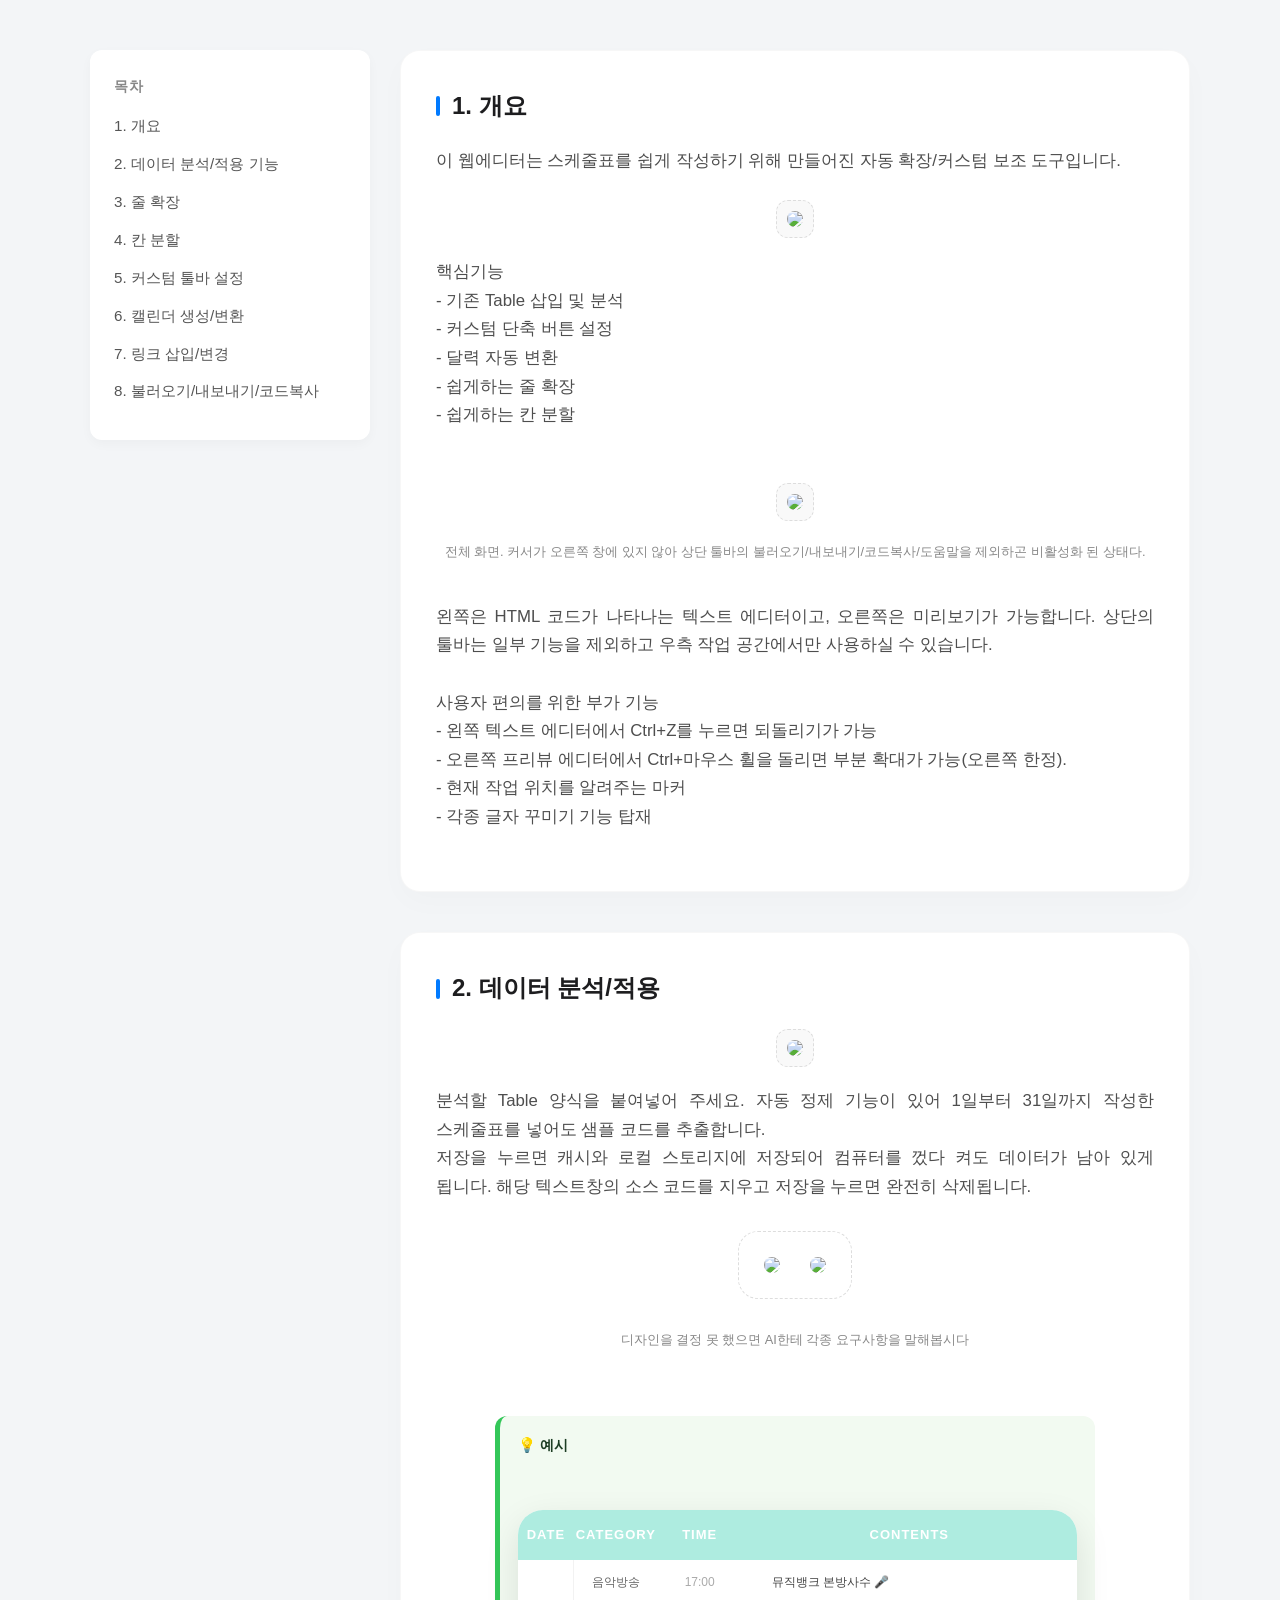
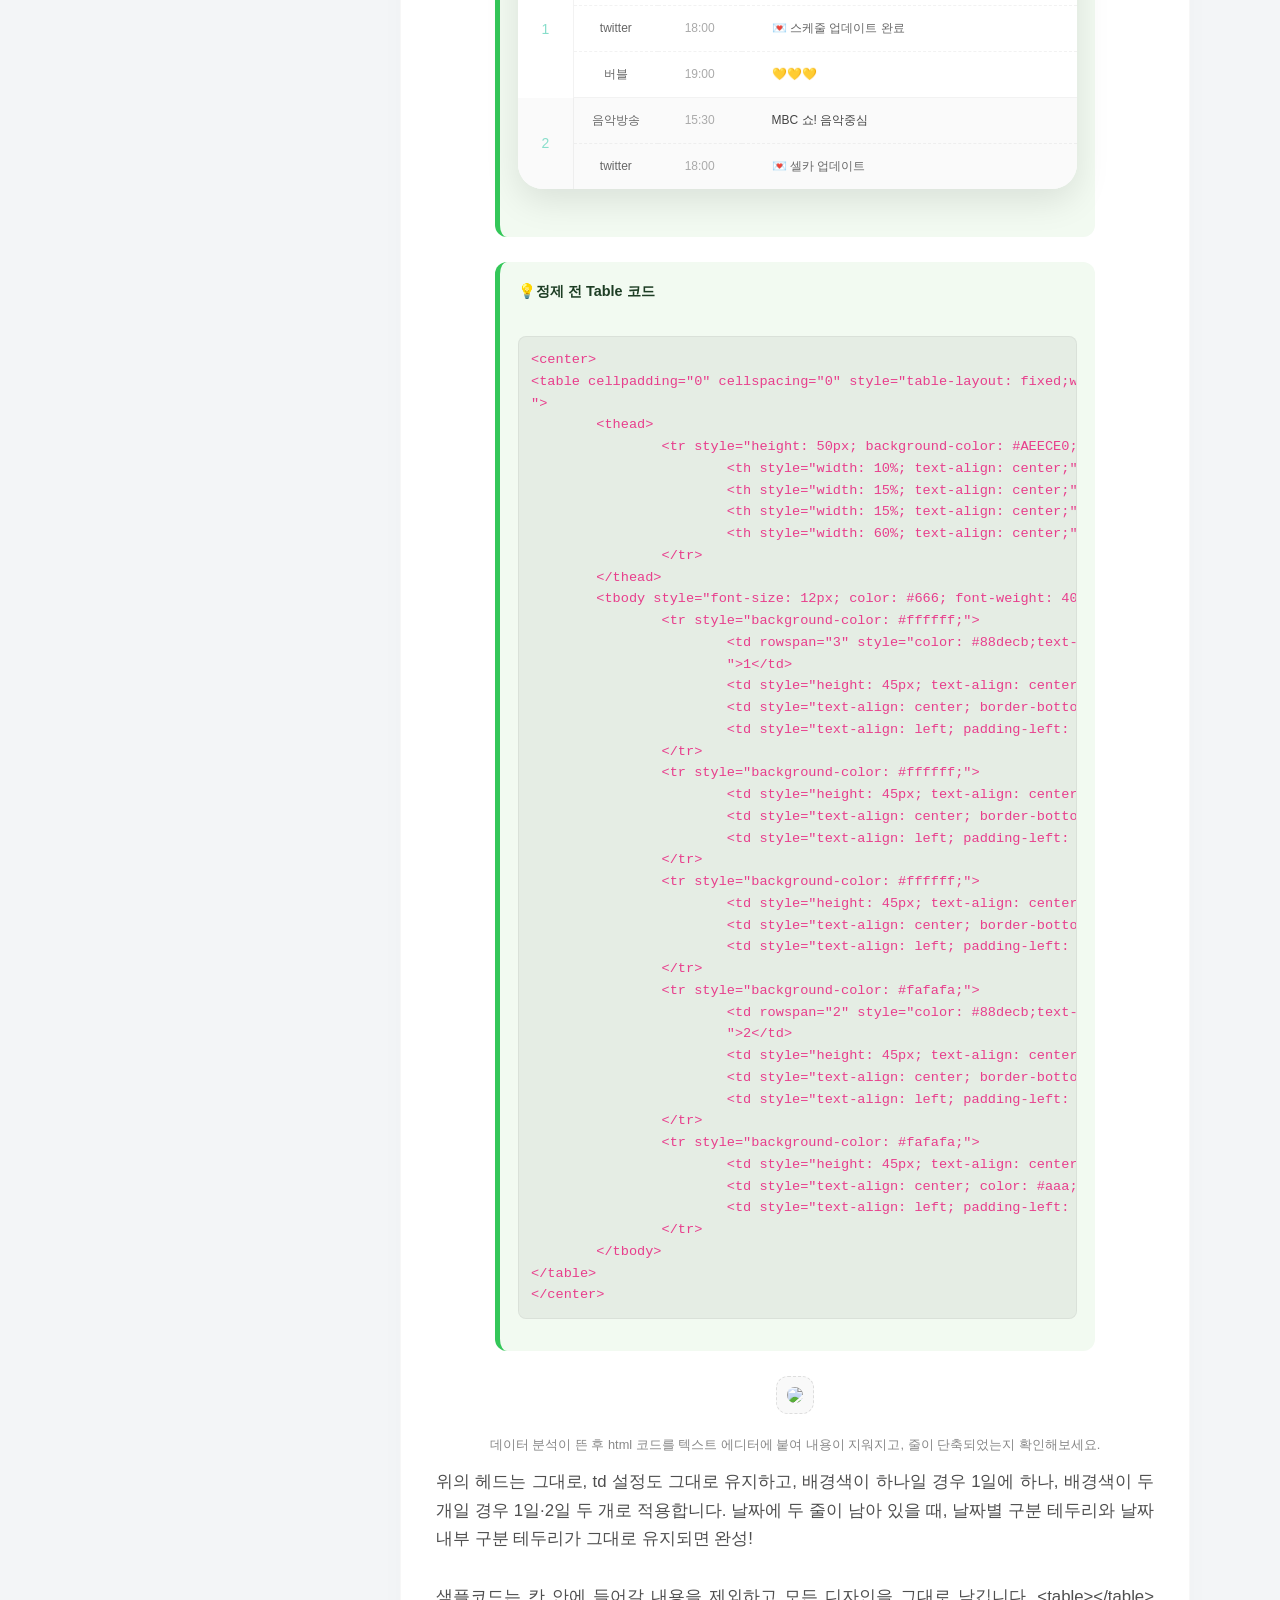
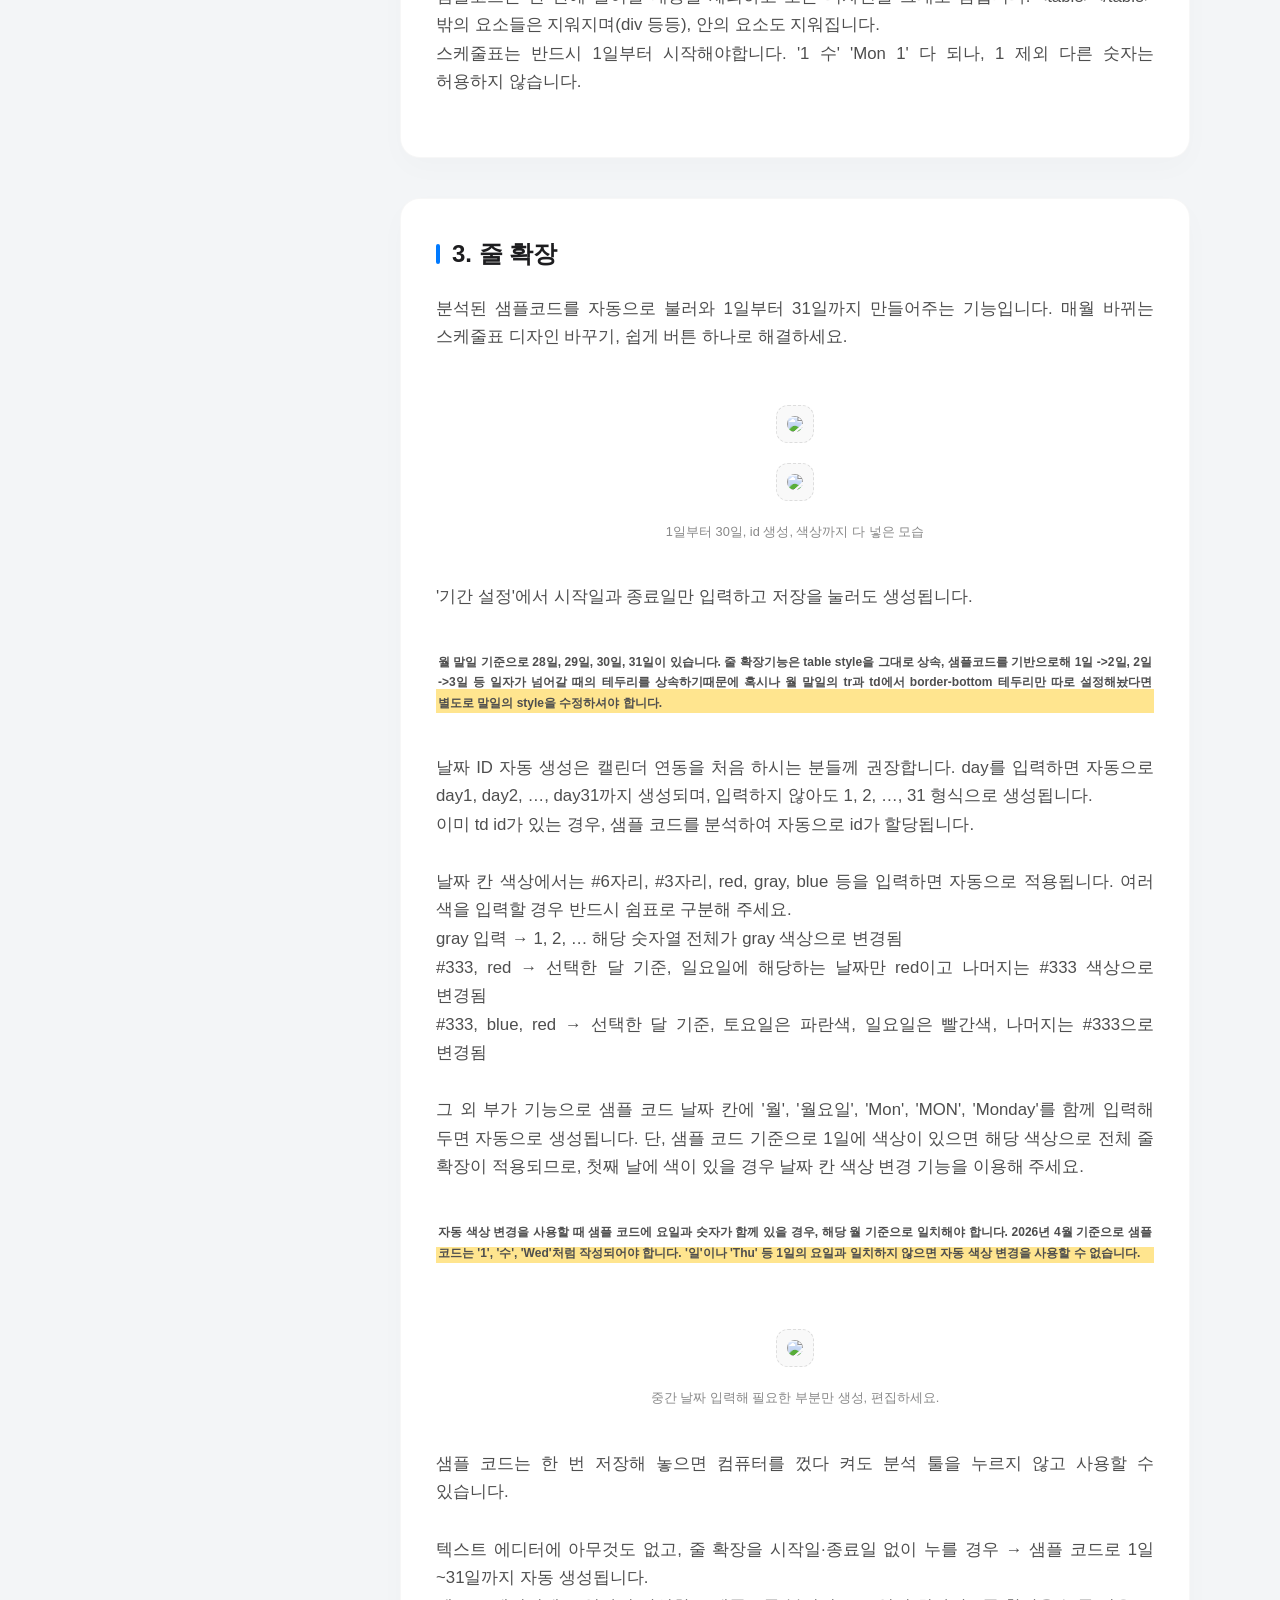
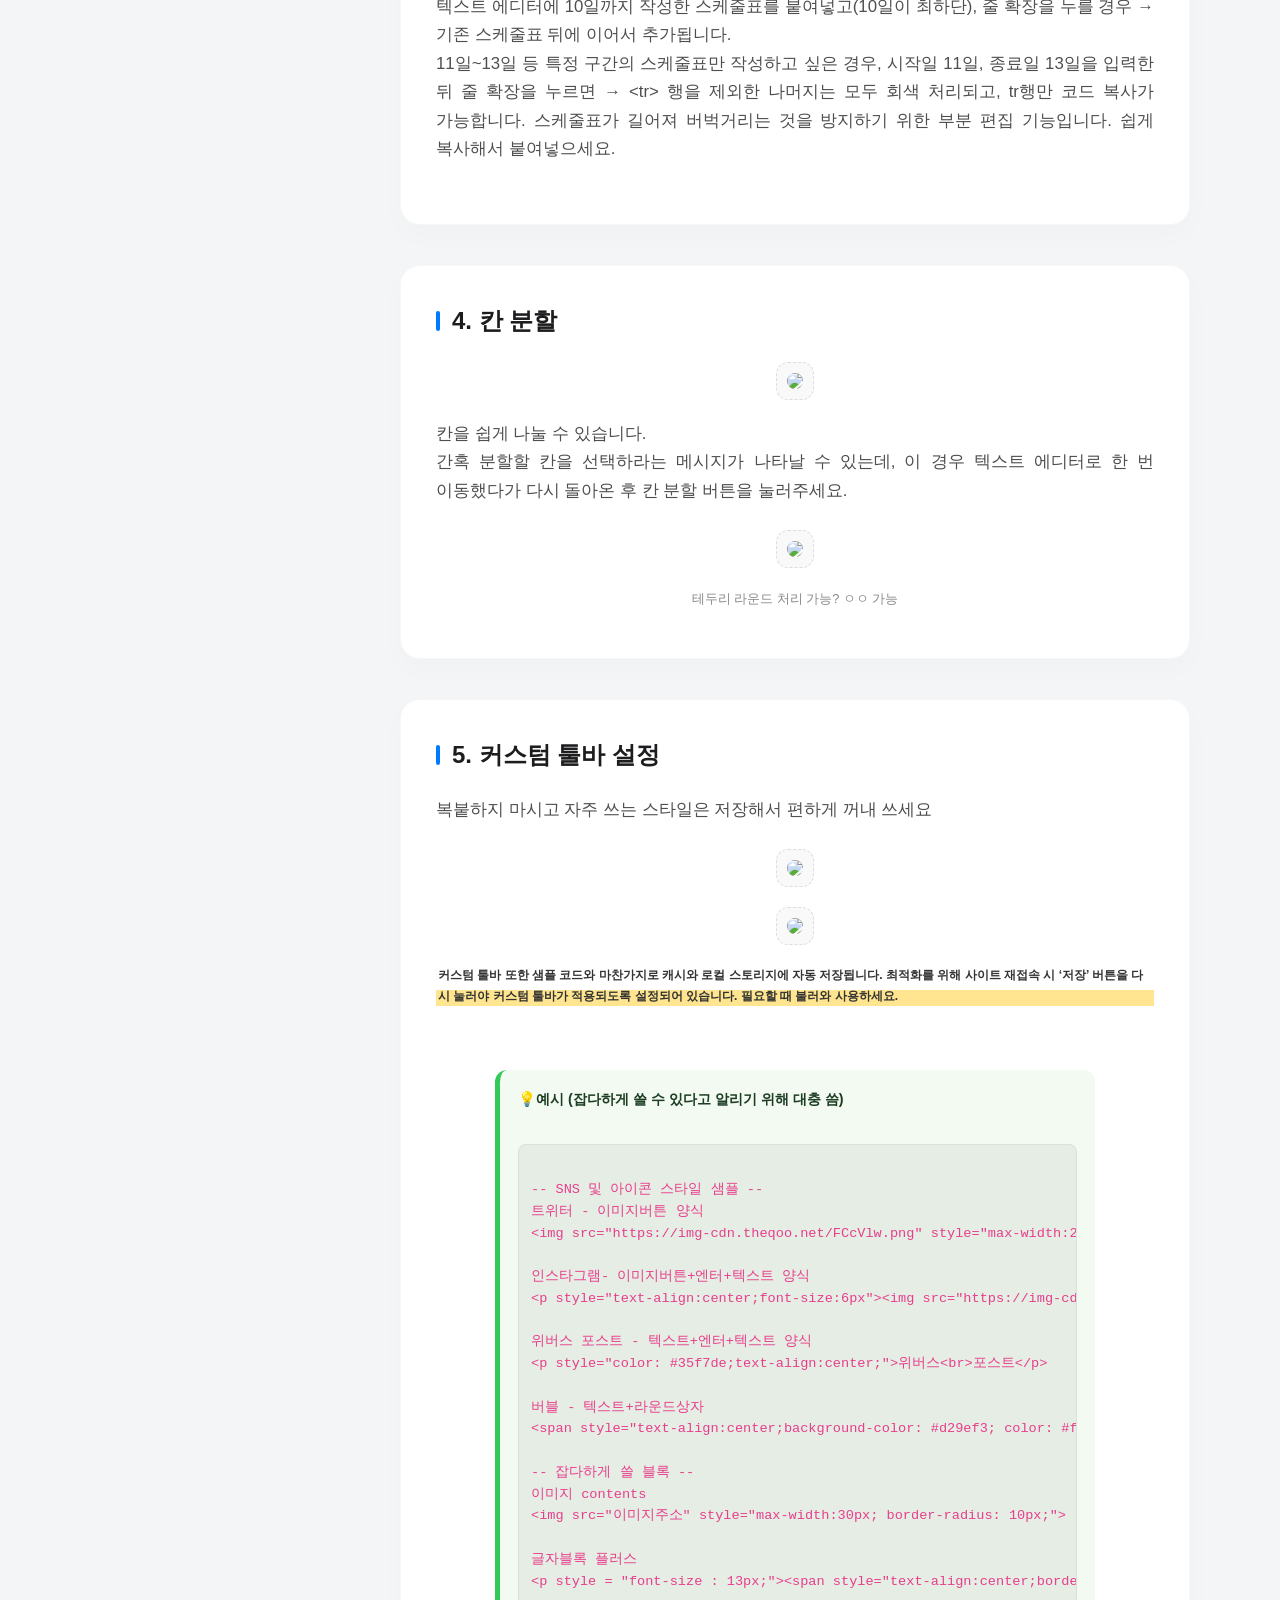
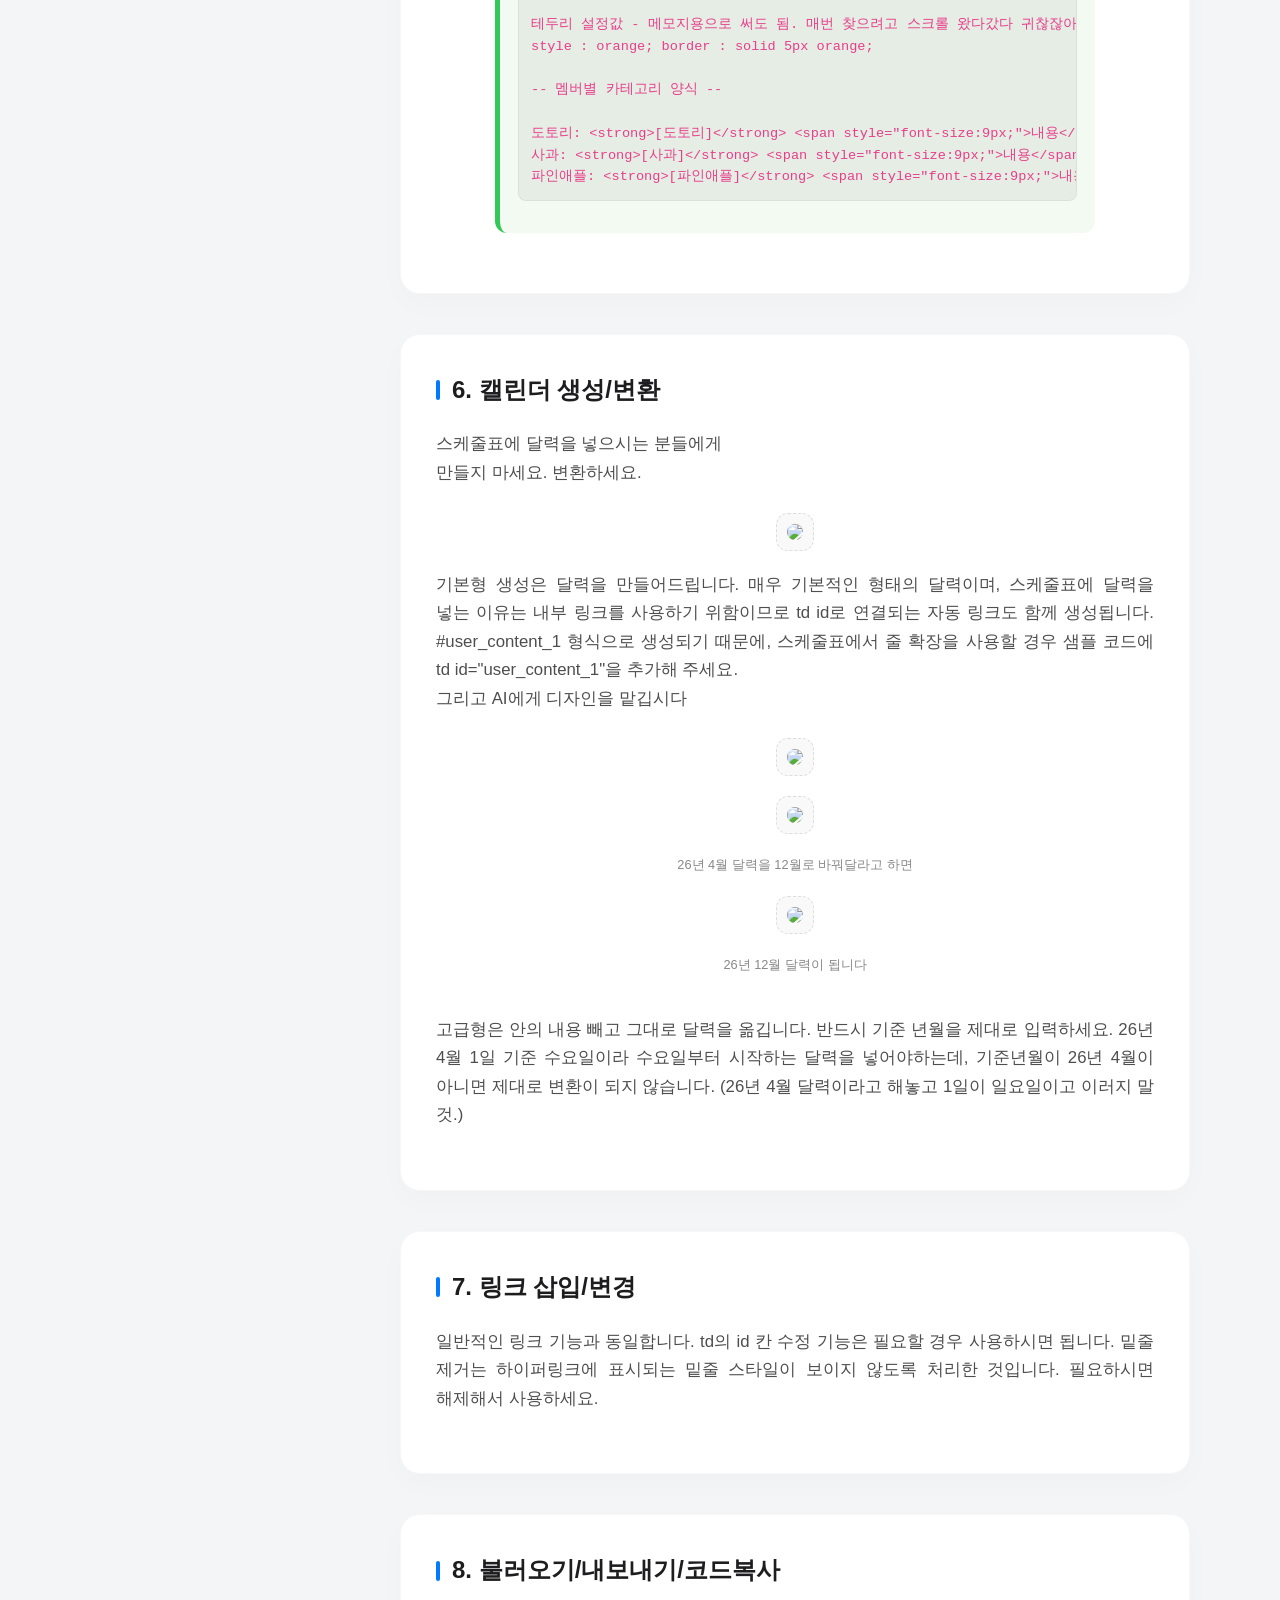
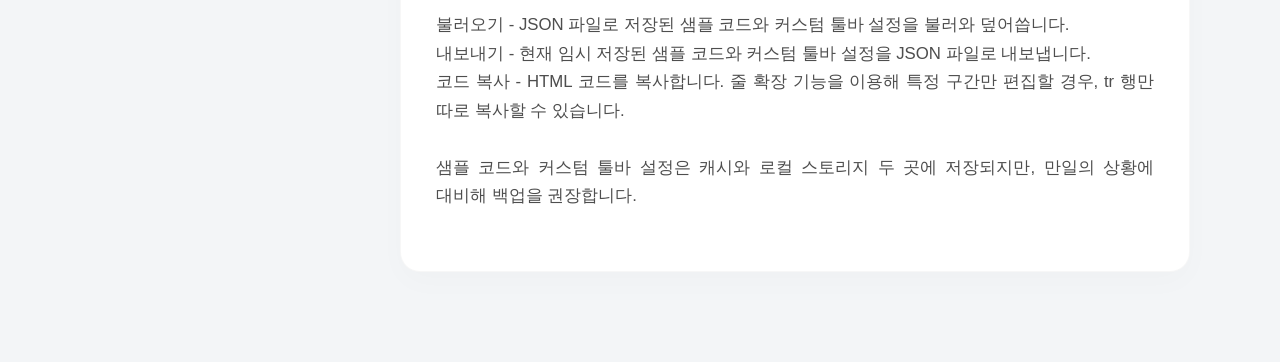
==== help/index.html @ 32a62f25 "Create index.html" ====
<!DOCTYPE html>
<html lang="ko">
<head>
    <meta charset="UTF-8">
    <meta name="viewport" content="width=device-width, initial-scale=1.0">
    <title>도움말</title>
    <style>
        body {
            margin: 0;
            padding: 0;
            background-color: #f3f5f7;
            color: #333;
            font-family: -apple-system, BlinkMacSystemFont, "Segoe UI", Roboto, "Helvetica Neue", Arial, sans-serif;
            line-height: 1.7;
        }

        .container {
            display: flex;
            max-width: 1100px;
            margin: 0 auto;
            padding: 50px 20px;
            gap: 30px;
        }

        .sidebar {
            flex: 0 0 280px;
            min-width: 250px;
        }

        .toc {
            position: sticky;
            top: 50px;
            background: #fff;
            padding: 24px;
            border-radius: 12px;
            box-shadow: 0 4px 12px rgba(0,0,0,0.03);
        }

        .toc h4 {
            font-size: 0.9rem;
            color: #888;
            margin-top: 0;
            margin-bottom: 15px;
            text-transform: uppercase;
            letter-spacing: 1px;
        }

        .toc ul {
            list-style: none;
            padding: 0;
            margin: 0;
        }

        .toc li {
            margin-bottom: 12px;
        }

        .toc a {
            text-decoration: none;
            color: #555;
            font-size: 0.95rem;
            transition: all 0.2s ease;
            display: block;
        }

        .toc a:hover {
            color: #007aff;
            transform: translateX(3px);
        }

        .main-content {
            flex: 1;
        }

        .card {
            background: white;
            padding: 35px;
            margin-bottom: 40px;
            border-radius: 20px;
            box-shadow: 0 10px 30px rgba(0,0,0,0.02);
            border: 1px solid rgba(0,0,0,0.03);
        }

        .card h3 {
            font-size: 1.5rem;
            margin-top: 0;
            margin-bottom: 20px;
            color: #1d1d1f;
            display: flex;
            align-items: center;
        }

        .card h3::before {
            content: "";
            display: inline-block;
            width: 4px;
            height: 20px;
            background-color: #007aff;
            margin-right: 12px;
            border-radius: 2px;
        }

        .image-box {
            width: fit-content;
            margin: 20px auto;
            background-color: #f9f9f9;
            border-radius: 12px;
            border: 1px dashed #ddd;
            padding: 10px;
            max-width: 100%;
            display: flex;
            flex-direction: column;
            align-items: center;
        }

        .image-box img {
            max-width: 100%;
            border-radius: 12px;
            display: block;
        }

        .description {
            font-size: 1.05rem;
            color: #4e4e4e;
            margin-bottom: 25px;
            word-break: keep-all;
            text-align: justify;
        }

        html {
            scroll-behavior: smooth;
        }

        @media (max-width: 768px) {
            .container { flex-direction: column; }
            .sidebar { width: 100%; }
            .toc { position: static; }
        }
        
        .highlight {
            background: linear-gradient(to top, #ffe58f 40%, transparent 40%);
            font-weight: bold;
            padding: 0 2px;
        }
        .badge {
            background-color: #f0f0f0;
            color: #007aff;
            padding: 2px 8px;
            border-radius: 4px;
            font-weight: 600;
            font-size: 0.95em;
            border: 1px solid #d1d1d1;
            margin: 0 2px;
        }
        .callout {
            max-width: 600px;
            margin: 25px auto;
            display: block;
            padding: 18px;
            border-radius: 12px;
            border-left: 5px solid;
            font-size: 0.9rem;
            line-height: 1.6;
            background-color: #f2faf1;
            border-left-color: #34c759;
            color: #1d3d24;
            box-sizing: border-box; 
        }
        
        .callout.tip {
            background-color: #f2faf1;
            border-left-color: #34c759;
            color: #1d3d24;
        }
        .callout.tip::before { content: "💡"; }

        .callout pre {
            background-color: rgba(0, 0, 0, 0.05);
            padding: 12px;
            border-radius: 8px;
            overflow-x: auto;
            white-space: pre;
            font-size: 0.85rem;
            margin-top: 10px;
            border: 1px solid rgba(0,0,0,0.05);
        }

        .callout code {
            font-family: inherit;
            color: #e83e8c;
        }
        .callout pre::-webkit-scrollbar {
            height: 6px;
        }
        .callout pre::-webkit-scrollbar-thumb {
            background: #ccc;
            border-radius: 10px;
        }
        .caption {
            font-size: 0.8rem; 
            color: #888; 
            text-align: center;
		}

        .image-row {
            display: flex;
            flex-direction: row;
            justify-content: center; 
            align-items: center;
            gap: 30px;
            
            margin: 30px auto;
            padding: 25px;
            
            background-color: #ffffff; 
            
            border-radius: 20px;
            border: 1px dashed #ddd;
            max-width: fit-content;
        }

        .image-row .image-box {
            border: none !important;
            background-color: transparent !important;
            box-shadow: none !important;
            padding: 0;
            margin: 0;
            flex: 0 1 auto;
        }

        .image-row .image-box img {
            display: block;
            max-width: 100%;
            height: auto;
            border-radius: 12px;
        }

        .image-row .image-box:last-child img {
            max-height: 220px;
            width: auto;
        }
		
        @media (max-width: 768px) {
            .container { 
                flex-direction: column; 
                padding: 20px 15px;
                gap: 20px;
            }
            .sidebar { 
                width: 100%; 
                min-width: 0; 
            }
            .toc { 
                position: static; 
                padding: 15px;
            }
            .card {
                padding: 20px; 
                margin-bottom: 20px;
            }
            .card h3 {
                font-size: 1.25rem; 
            }
            .image-row {
                flex-direction: column; 
                gap: 15px;
                padding: 15px;
                width: 100%;
                box-sizing: border-box;
            }
            .image-row .image-box:last-child img {
                max-height: none; 
                width: 100%;
            }

            .callout {
                overflow-x: auto; 
                max-width: 100%;
            }
            table {
                min-width: 600px; 
            }
        }
</style>
</head>
<body>

    <div class="container">
        <aside class="sidebar">
            <nav class="toc">
                <h4>목차</h4>
                <ul>
                    <li><a href="#section1">1. 개요</a></li>
                    <li><a href="#section2">2. 데이터 분석/적용 기능</a></li>
                    <li><a href="#section3">3. 줄 확장</a></li>
					<li><a href="#section4">4. 칸 분할</a></li>
					<li><a href="#section5">5. 커스텀 툴바 설정</a></li>
					<li><a href="#section6">6. 캘린더 생성/변환</a></li>
					<li><a href="#section7">7. 링크 삽입/변경</a></li>
					<li><a href="#section8">8. 불러오기/내보내기/코드복사</a></li>
                </ul>
            </nav>
        </aside>

        <main class="main-content">
            <section id="section1" class="card">
                <h3>1. 개요</h3>
                <div class="description">
                    이 웹에디터는 스케줄표를 쉽게 작성하기 위해 만들어진 자동 확장/커스텀 보조 도구입니다.
                </div>
				<div class="image-box"><img src="https://img-cdn.theqoo.net/SJWMbR.png"></div>
                <div class="description">
                    핵심기능<br>
					- 기존 Table 삽입 및 분석<br>
					- 커스텀 단축 버튼 설정<br>
					- 달력 자동 변환<br>
					- 쉽게하는 줄 확장<br>
					- 쉽게하는 칸 분할<br><br>
                </div>
				<div class="image-box"><img src="https://img-cdn.theqoo.net/MVOJsz.png"></div>
				<p class="caption">전체 화면. 커서가 오른쪽 창에 있지 않아 상단 툴바의 불러오기/내보내기/코드복사/도움말을 제외하곤 비활성화 된 상태다.</p><br>
				<div class="description">
                   왼쪽은 HTML 코드가 나타나는 텍스트 에디터이고, 오른쪽은 미리보기가 가능합니다. 상단의 툴바는 일부 기능을 제외하고 우측 작업 공간에서만 사용하실 수 있습니다.<br><br>
					사용자 편의를 위한 부가 기능<br>
					- 왼쪽 텍스트 에디터에서 Ctrl+Z를 누르면 되돌리기가 가능<br>
					- 오른쪽 프리뷰 에디터에서 Ctrl+마우스 휠을 돌리면 부분 확대가 가능(오른쪽 한정).<br>
					- 현재 작업 위치를 알려주는 마커<br>
					- 각종 글자 꾸미기 기능 탑재<br>
                </div>
            </section>

            <section id="section2" class="card">
                <h3>2. 데이터 분석/적용</h3>
                <div class="image-box"><img src="https://img-cdn.theqoo.net/fekQKJ.png"></div>
                <div class="description">
                    분석할 Table 양식을 붙여넣어 주세요. 자동 정제 기능이 있어 1일부터 31일까지 작성한 스케줄표를 넣어도 샘플 코드를 추출합니다. <br>
					저장을 누르면 캐시와 로컬 스토리지에 저장되어 컴퓨터를 껐다 켜도 데이터가 남아 있게 됩니다. 해당 텍스트창의 소스 코드를 지우고 저장을 누르면 완전히 삭제됩니다. <br>
                </div>
				<div class="image-row">
					<div class="image-box">
						<img src="https://img-cdn.theqoo.net/gpdCAy.png">
					</div>
					<div class="image-box">
						<img src="https://img-cdn.theqoo.net/BxrCoO.png">
					</div>
				</div>
				<p class="caption">디자인을 결정 못 했으면 AI한테 각종 요구사항을 말해봅시다</p><br>
				
                <div class="description">
                    <div class="callout tip">
						<strong>예시</strong> <br><br>
						<center>
			<table cellpadding="0" cellspacing="0" style="
				table-layout: fixed;
				width: 100%;
				max-width: 900px;
				margin: 30px 0;
				border-collapse: separate;
				border-spacing: 0;
				border-radius: 25px;
				box-shadow: 0 12px 35px rgba(0,0,0,0.1);
				overflow: hidden;
				font-family: 'Pretendard', 'Apple SD Gothic Neo', sans-serif;
				background-color: #fff;
			">
				<thead>
					<tr style="height: 50px; background-color: #AEECE0; color: #fff; font-weight: 800; font-size: 13px; letter-spacing: 1px;">
						<th style="width: 10%; text-align: center;">DATE</th>
						<th style="width: 15%; text-align: center;">CATEGORY</th>
						<th style="width: 15%; text-align: center;">TIME</th>
						<th style="width: 60%; text-align: center;">CONTENTS</th>
					</tr>
				</thead>
				<tbody style="font-size: 12px; color: #666; font-weight: 400; line-height: 1.2;">
					<tr style="background-color: #ffffff;">
						<td rowspan="3" style="
							color: #88decb;
							text-align: center;
							border-right: 1px solid #f2f2f2;
							font-size: 14px;
						">1</td>
						<td style="height: 45px; text-align: center; border-bottom: 1px dashed #f2f2f2;">음악방송</td>
						<td style="text-align: center; border-bottom: 1px dashed #f2f2f2; color: #aaa;">17:00</td>
						<td style="text-align: left; padding-left: 30px; border-bottom: 1px dashed #f2f2f2; color: #444;">뮤직뱅크 본방사수 🎤</td>
					</tr>
					<tr style="background-color: #ffffff;">
						<td style="height: 45px; text-align: center; border-bottom: 1px dashed #f2f2f2;">twitter</td>
						<td style="text-align: center; border-bottom: 1px dashed #f2f2f2; color: #aaa;">18:00</td>
						<td style="text-align: left; padding-left: 30px; border-bottom: 1px dashed #f2f2f2;">💌 스케줄 업데이트 완료</td>
					</tr>
					<tr style="background-color: #ffffff;">
						<td style="height: 45px; text-align: center; border-bottom: 1px solid #f2f2f2;">버블</td>
						<td style="text-align: center; border-bottom: 1px solid #f2f2f2; color: #aaa;">19:00</td>
						<td style="text-align: left; padding-left: 30px; border-bottom: 1px solid #f2f2f2;">💛💛💛</td>
					</tr>
					<tr style="background-color: #fafafa;">
						<td rowspan="2" style="
							color: #88decb;
							text-align: center;
							border-right: 1px solid #eee;
							font-size: 14px;
						">2</td>
						<td style="height: 45px; text-align: center; border-bottom: 1px dashed #eee;">음악방송</td>
						<td style="text-align: center; border-bottom: 1px dashed #eee; color: #aaa;">15:30</td>
						<td style="text-align: left; padding-left: 30px; border-bottom: 1px dashed #eee; color: #444;">MBC 쇼! 음악중심</td>
					</tr>
					<tr style="background-color: #fafafa;">
						<td style="height: 45px; text-align: center;">twitter</td>
						<td style="text-align: center; color: #aaa;">18:00</td>
						<td style="text-align: left; padding-left: 30px;">💌 셀카 업데이트</td>
					</tr>
						</tbody>
					</table>
				</center>
					</div>
					<div class="callout tip"><strong>정제 전 Table 코드</strong> <br><br>
<pre><code>&lt;center&gt;
&lt;table cellpadding="0" cellspacing="0" style="table-layout: fixed;width: 100%; margin: 30px 0;border-collapse: separate;border-spacing: 0; border-radius: 25px; box-shadow: 0 12px 35px rgba(0,0,0,0.1); overflow: hidden; font-family: 'Pretendard', 'Apple SD Gothic Neo', sans-serif;background-color: #fff;
"&gt;
	&lt;thead&gt;
		&lt;tr style="height: 50px; background-color: #AEECE0; color: #fff; font-weight: 800; font-size: 13px; letter-spacing: 1px;"&gt;
			&lt;th style="width: 10%; text-align: center;"&gt;DATE&lt;/th&gt;
			&lt;th style="width: 15%; text-align: center;"&gt;CATEGORY&lt;/th&gt;
			&lt;th style="width: 15%; text-align: center;"&gt;TIME&lt;/th&gt;
			&lt;th style="width: 60%; text-align: center;"&gt;CONTENTS&lt;/th&gt;
		&lt;/tr&gt;
	&lt;/thead&gt;
	&lt;tbody style="font-size: 12px; color: #666; font-weight: 400; line-height: 1.2;"&gt;
		&lt;tr style="background-color: #ffffff;"&gt;
			&lt;td rowspan="3" style="color: #88decb;text-align: center;border-right: 1px solid #f2f2f2;font-size: 14px;
			"&gt;1&lt;/td&gt;
			&lt;td style="height: 45px; text-align: center; border-bottom: 1px dashed #f2f2f2;"&gt;음악방송&lt;/td&gt;
			&lt;td style="text-align: center; border-bottom: 1px dashed #f2f2f2; color: #aaa;"&gt;17:00&lt;/td&gt;
			&lt;td style="text-align: left; padding-left: 30px; border-bottom: 1px dashed #f2f2f2; color: #444;"&gt;뮤직뱅크 본방사수 🎤&lt;/td&gt;
		&lt;/tr&gt;
		&lt;tr style="background-color: #ffffff;"&gt;
			&lt;td style="height: 45px; text-align: center; border-bottom: 1px dashed #f2f2f2;"&gt;twitter&lt;/td&gt;
			&lt;td style="text-align: center; border-bottom: 1px dashed #f2f2f2; color: #aaa;"&gt;18:00&lt;/td&gt;
			&lt;td style="text-align: left; padding-left: 30px; border-bottom: 1px dashed #f2f2f2;"&gt;💌 스케줄 업데이트 완료&lt;/td&gt;
		&lt;/tr&gt;
		&lt;tr style="background-color: #ffffff;"&gt;
			&lt;td style="height: 45px; text-align: center; border-bottom: 1px solid #f2f2f2;"&gt;버블&lt;/td&gt;
			&lt;td style="text-align: center; border-bottom: 1px solid #f2f2f2; color: #aaa;"&gt;19:00&lt;/td&gt;
			&lt;td style="text-align: left; padding-left: 30px; border-bottom: 1px solid #f2f2f2;"&gt;💛💛💛&lt;/td&gt;
		&lt;/tr&gt;
		&lt;tr style="background-color: #fafafa;"&gt;
			&lt;td rowspan="2" style="color: #88decb;text-align: center;border-right: 1px solid #eee;font-size: 14px;
			"&gt;2&lt;/td&gt;
			&lt;td style="height: 45px; text-align: center; border-bottom: 1px dashed #eee;"&gt;음악방송&lt;/td&gt;
			&lt;td style="text-align: center; border-bottom: 1px dashed #eee; color: #aaa;"&gt;15:30&lt;/td&gt;
			&lt;td style="text-align: left; padding-left: 30px; border-bottom: 1px dashed #eee; color: #444;"&gt;MBC 쇼! 음악중심&lt;/td&gt;
		&lt;/tr&gt;
		&lt;tr style="background-color: #fafafa;"&gt;
			&lt;td style="height: 45px; text-align: center;"&gt;twitter&lt;/td&gt;
			&lt;td style="text-align: center; color: #aaa;"&gt;18:00&lt;/td&gt;
			&lt;td style="text-align: left; padding-left: 30px;"&gt;💌 셀카 업데이트&lt;/td&gt;
		&lt;/tr&gt;
	&lt;/tbody&gt;
&lt;/table&gt;
&lt;/center&gt; </code></pre>
					</div>
                </div>
				<div class="image-box"><img src="https://img-cdn.theqoo.net/rVUNVK.png"></div>
				<p class="caption">데이터 분석이 뜬 후 html 코드를 텍스트 에디터에 붙여 내용이 지워지고, 줄이 단축되었는지 확인해보세요.</p>
				<div class="description">
					위의 헤드는 그대로, td 설정도 그대로 유지하고, 배경색이 하나일 경우 1일에 하나, 배경색이 두 개일 경우 1일·2일 두 개로 적용합니다. 날짜에 두 줄이 남아 있을 때, 날짜별 구분 테두리와 날짜 내부 구분 테두리가 그대로 유지되면 완성!
				<br>
				<br>
                    샘플코드는 칸 안에 들어갈 내용을 제외하고 모든 디자인을 그대로 남깁니다. &lt;table&gt;&lt;/table&gt; 밖의 요소들은 지워지며(div 등등), 안의 요소도 지워집니다.<br>
					스케줄표는 반드시 1일부터 시작해야합니다. '1 수' 'Mon 1' 다 되나, 1 제외 다른 숫자는 허용하지 않습니다.<br></div>
            </section>

            <section id="section3" class="card">
                <h3>3. 줄 확장</h3>
				<div class="description">
                    분석된 샘플코드를 자동으로 불러와 1일부터 31일까지 만들어주는 기능입니다. 매월 바뀌는 스케줄표 디자인 바꾸기, 쉽게 버튼 하나로 해결하세요.<br><br>
                </div>
                <div class="image-box"><img src="https://img-cdn.theqoo.net/bukKVg.png"></div>
				<div class="image-box"><img src="https://img-cdn.theqoo.net/VcgTto.png"></div>
				<p class="caption">1일부터 30일, id 생성, 색상까지 다 넣은 모습</p><br>
                <div class="description">
                    '기간 설정'에서 시작일과 종료일만 입력하고 저장을 눌러도 생성됩니다.<br><br>
					<p class="highlight" style="font-size:12px;">월 말일 기준으로 28일, 29일, 30일, 31일이 있습니다. 줄 확장기능은 table style을 그대로 상속, 샘플코드를 기반으로해 1일 ->2일, 2일 ->3일 등 일자가 넘어갈 때의 테두리를 상속하기때문에 혹시나 월 말일의 tr과 td에서 border-bottom 테두리만 따로 설정해놨다면 별도로 말일의 style을 수정하셔야 합니다.</p><br>
					날짜 ID 자동 생성은 캘린더 연동을 처음 하시는 분들께 권장합니다. day를 입력하면 자동으로 day1, day2, …, day31까지 생성되며, 입력하지 않아도 1, 2, …, 31 형식으로 생성됩니다.<br>
					이미 td id가 있는 경우, 샘플 코드를 분석하여 자동으로 id가 할당됩니다.<br><br>
					날짜 칸 색상에서는 #6자리, #3자리, red, gray, blue 등을 입력하면 자동으로 적용됩니다. 여러 색을 입력할 경우 반드시 쉼표로 구분해 주세요.<br>
					gray 입력 → 1, 2, … 해당 숫자열 전체가 gray 색상으로 변경됨<br>
					#333, red → 선택한 달 기준, 일요일에 해당하는 날짜만 red이고 나머지는 #333 색상으로 변경됨<br>
					#333, blue, red → 선택한 달 기준, 토요일은 파란색, 일요일은 빨간색, 나머지는 #333으로 변경됨<br><br>
					그 외 부가 기능으로 샘플 코드 날짜 칸에 '월', '월요일', 'Mon', 'MON', 'Monday'를 함께 입력해 두면 자동으로 생성됩니다. 단, 샘플 코드 기준으로 1일에 색상이 있으면 해당 색상으로 전체 줄 확장이 적용되므로, 첫째 날에 색이 있을 경우 날짜 칸 색상 변경 기능을 이용해 주세요.<br>
					<br><p class="highlight" style="font-size:12px;">자동 색상 변경을 사용할 때 샘플 코드에 요일과 숫자가 함께 있을 경우, 해당 월 기준으로 일치해야 합니다. 2026년 4월 기준으로 샘플 코드는 '1', '수', 'Wed'처럼 작성되어야 합니다. '일'이나 'Thu' 등 1일의 요일과 일치하지 않으면 자동 색상 변경을 사용할 수 없습니다.</p><br>
                </div>
				<div class="image-box"><img src="https://img-cdn.theqoo.net/tbawRy.png"></div>
				<p class="caption">중간 날짜 입력해 필요한 부분만 생성, 편집하세요.</p>
				<div class="description"><br>
				샘플 코드는 한 번 저장해 놓으면 컴퓨터를 껐다 켜도 분석 툴을 누르지 않고 사용할 수 있습니다.<br><br>
				텍스트 에디터에 아무것도 없고, 줄 확장을 시작일·종료일 없이 누를 경우 → 샘플 코드로 1일~31일까지 자동 생성됩니다.<br>
				텍스트 에디터에 10일까지 작성한 스케줄표를 붙여넣고(10일이 최하단), 줄 확장을 누를 경우 → 기존 스케줄표 뒤에 이어서 추가됩니다.<br>
				11일~13일 등 특정 구간의 스케줄표만 작성하고 싶은 경우, 시작일 11일, 종료일 13일을 입력한 뒤 줄 확장을 누르면 → &lt;tr&gt; 행을 제외한 나머지는 모두 회색 처리되고, tr행만 코드 복사가 가능합니다. 스케줄표가 길어져 버벅거리는 것을 방지하기 위한 부분 편집 기능입니다. 쉽게 복사해서 붙여넣으세요.<br>
				</div>
            </section>
			
			<section id="section4" class="card">
                <h3>4. 칸 분할</h3>
                <div class="image-box"><img src="https://img-cdn.theqoo.net/yriCyI.png"></div>
                <div class="description">
                    칸을 쉽게 나눌 수 있습니다.<br>
					간혹 분할할 칸을 선택하라는 메시지가 나타날 수 있는데, 이 경우 텍스트 에디터로 한 번 이동했다가 다시 돌아온 후 칸 분할 버튼을 눌러주세요.
                </div>
				<div class="image-box"><img src="https://img-cdn.theqoo.net/hQYeos.png"></div>
                <p class="caption">테두리 라운드 처리 가능? ㅇㅇ 가능</p>
            </section>
			
			<section id="section5" class="card">
                <h3>5. 커스텀 툴바 설정</h3>
				<div class="description">
                    복붙하지 마시고 자주 쓰는 스타일은 저장해서 편하게 꺼내 쓰세요 <br>
                </div>
                <div class="image-box"><img src="https://img-cdn.theqoo.net/OIjimW.png"></div>
				<div class="image-box"><img src="https://img-cdn.theqoo.net/IRQsnS.png"></div>
				<p class="highlight" style="font-size:12px;">커스텀 툴바 또한 샘플 코드와 마찬가지로 캐시와 로컬 스토리지에 자동 저장됩니다. 최적화를 위해 사이트 재접속 시 ‘저장’ 버튼을 다시 눌러야 커스텀 툴바가 적용되도록 설정되어 있습니다. 필요할 때 불러와 사용하세요.</p><br>
				<div class="callout tip"><strong>예시 (잡다하게 쓸 수 있다고 알리기 위해 대충 씀)</strong> <br><br>
<pre><code>
-- SNS 및 아이콘 스타일 샘플 --
트위터 - 이미지버튼 양식
&lt;img src="https://img-cdn.theqoo.net/FCcVlw.png" style="max-width:20px;border-radius:20px;"&gt;

인스타그램- 이미지버튼+엔터+텍스트 양식
&lt;p style="text-align:center;font-size:6px"&gt;&lt;img src="https://img-cdn.theqoo.net/vQPPMe.jpg" style="max-width:20px;border-radius:12px;"&gt;&lt;br&gt;&lt;span style="text-align:center;color:pink;font-size:10px;"&gt;인스타그램&lt;/span&gt;&lt;/p&gt;

위버스 포스트 - 텍스트+엔터+텍스트 양식
&lt;p style="color: #35f7de;text-align:center;"&gt;위버스&lt;br&gt;포스트&lt;/p&gt;

버블 - 텍스트+라운드상자
&lt;span style="text-align:center;background-color: #d29ef3; color: #ffffff;padding : 0 8px;border-radius:30px;"&gt;버블&lt;/span&gt;

-- 잡다하게 쓸 블록 --
이미지 contents
&lt;img src="이미지주소" style="max-width:30px; border-radius: 10px;"&gt;

글자블록 플러스
&lt;p style = "font-size : 13px;"&gt;&lt;span style="text-align:center;border:solid 1px gray; border-radius:5px;font-size:9px;padding:2px 5px;"&gt;글자&lt;/span&gt;&nbsp;&nbsp;&nbsp;내용 더 플러스&lt;/p&gt;

테두리 설정값 - 메모지용으로 써도 됨. 매번 찾으려고 스크롤 왔다갔다 귀찮잖아요
style : orange; border : solid 5px orange;

-- 멤버별 카테고리 양식 --

도토리: &lt;strong&gt;[도토리]&lt;/strong&gt; &lt;span style="font-size:9px;"&gt;내용&lt;/span&gt;
사과: &lt;strong&gt;[사과]&lt;/strong&gt; &lt;span style="font-size:9px;"&gt;내용&lt;/span&gt;
파인애플: &lt;strong&gt;[파인애플]&lt;/strong&gt; &lt;span style="font-size:9px;"&gt;내용&lt;/span&gt;</code></pre>
					</div>
            </section>
			
			<section id="section6" class="card">
                <h3>6. 캘린더 생성/변환</h3>
				<div class="description">
                    스케줄표에 달력을 넣으시는 분들에게<br>
					만들지 마세요. 변환하세요.<br>
                </div>
                <div class="image-box"><img src="https://img-cdn.theqoo.net/LPNdSQ.png"></div>
                <div class="description">
                    기본형 생성은 달력을 만들어드립니다. 매우 기본적인 형태의 달력이며, 스케줄표에 달력을 넣는 이유는 내부 링크를 사용하기 위함이므로 td id로 연결되는 자동 링크도 함께 생성됩니다. #user_content_1 형식으로 생성되기 때문에, 스케줄표에서 줄 확장을 사용할 경우 샘플 코드에 td id="user_content_1"을 추가해 주세요.<br>
					
					그리고 AI에게 디자인을 맡깁시다<br>
                </div>
				<div class="image-box"><img src="https://img-cdn.theqoo.net/EMQDdv.png"></div>
				<div class="image-box"><img src="https://img-cdn.theqoo.net/dXaJyh.png"></div>
				<p class="caption">26년 4월 달력을 12월로 바꿔달라고 하면</p>
				<div class="image-box"><img src="https://img-cdn.theqoo.net/WVpqPu.png"></div>
				<p class="caption">26년 12월 달력이 됩니다</p><br>
				<div class="description">
                    고급형은 안의 내용 빼고 그대로 달력을 옮깁니다. 반드시 기준 년월을 제대로 입력하세요. 26년 4월 1일 기준 수요일이라 수요일부터 시작하는 달력을 넣어야하는데, 기준년월이 26년 4월이 아니면 제대로 변환이 되지 않습니다. (26년 4월 달력이라고 해놓고 1일이 일요일이고 이러지 말 것.)
                </div>
            </section>
			
			<section id="section7" class="card">
                <h3>7. 링크 삽입/변경</h3>
                <div class="description">
                    일반적인 링크 기능과 동일합니다. td의 id 칸 수정 기능은 필요할 경우 사용하시면 됩니다. 밑줄 제거는 하이퍼링크에 표시되는 밑줄 스타일이 보이지 않도록 처리한 것입니다. 필요하시면 해제해서 사용하세요.
                </div>
            </section>
			
			<section id="section8" class="card">
                <h3>8. 불러오기/내보내기/코드복사</h3>
                <div class="description">
                    불러오기 - JSON 파일로 저장된 샘플 코드와 커스텀 툴바 설정을 불러와 덮어씁니다.<br>
					내보내기 - 현재 임시 저장된 샘플 코드와 커스텀 툴바 설정을 JSON 파일로 내보냅니다.<br>
					코드 복사 - HTML 코드를 복사합니다. 줄 확장 기능을 이용해 특정 구간만 편집할 경우, tr 행만 따로 복사할 수 있습니다.<br><br>
					샘플 코드와 커스텀 툴바 설정은 캐시와 로컬 스토리지 두 곳에 저장되지만, 만일의 상황에 대비해 백업을 권장합니다.
                </div>
            </section>
        </main>
    </div>

</body>
</html>
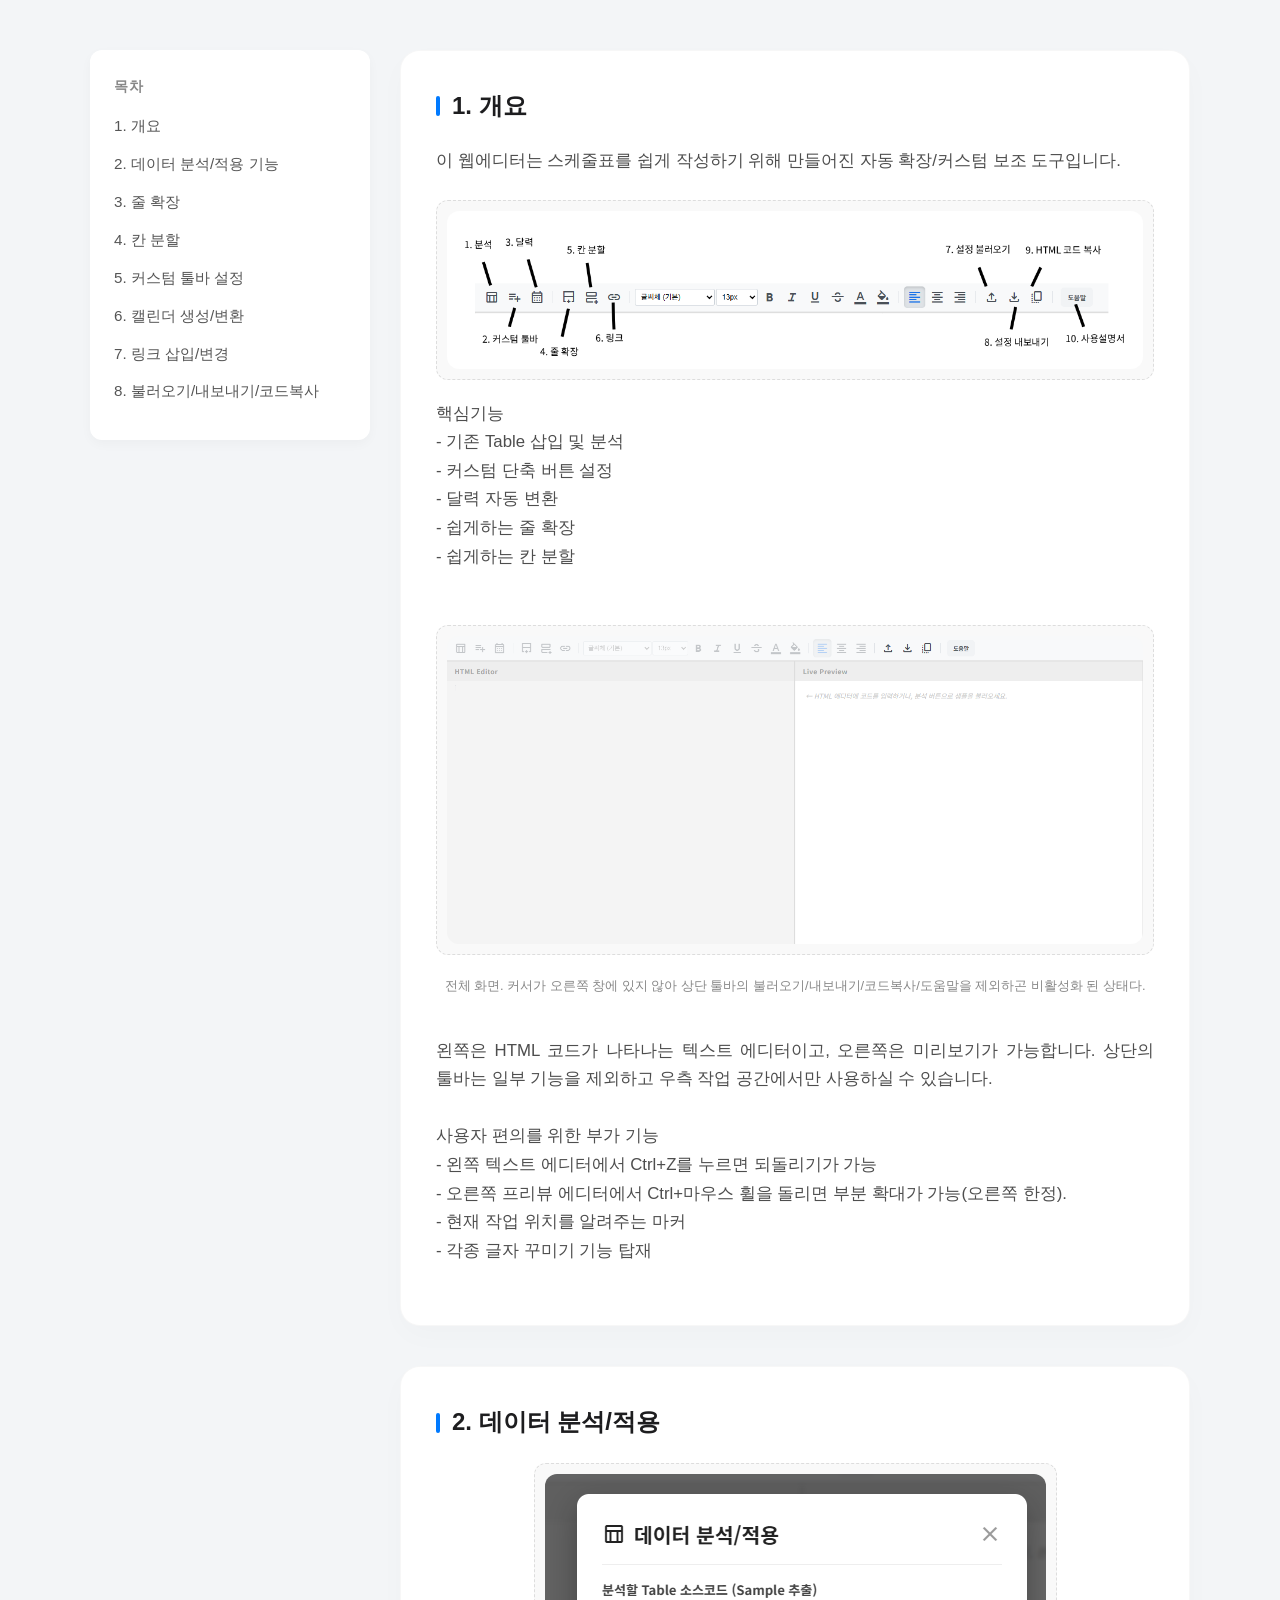
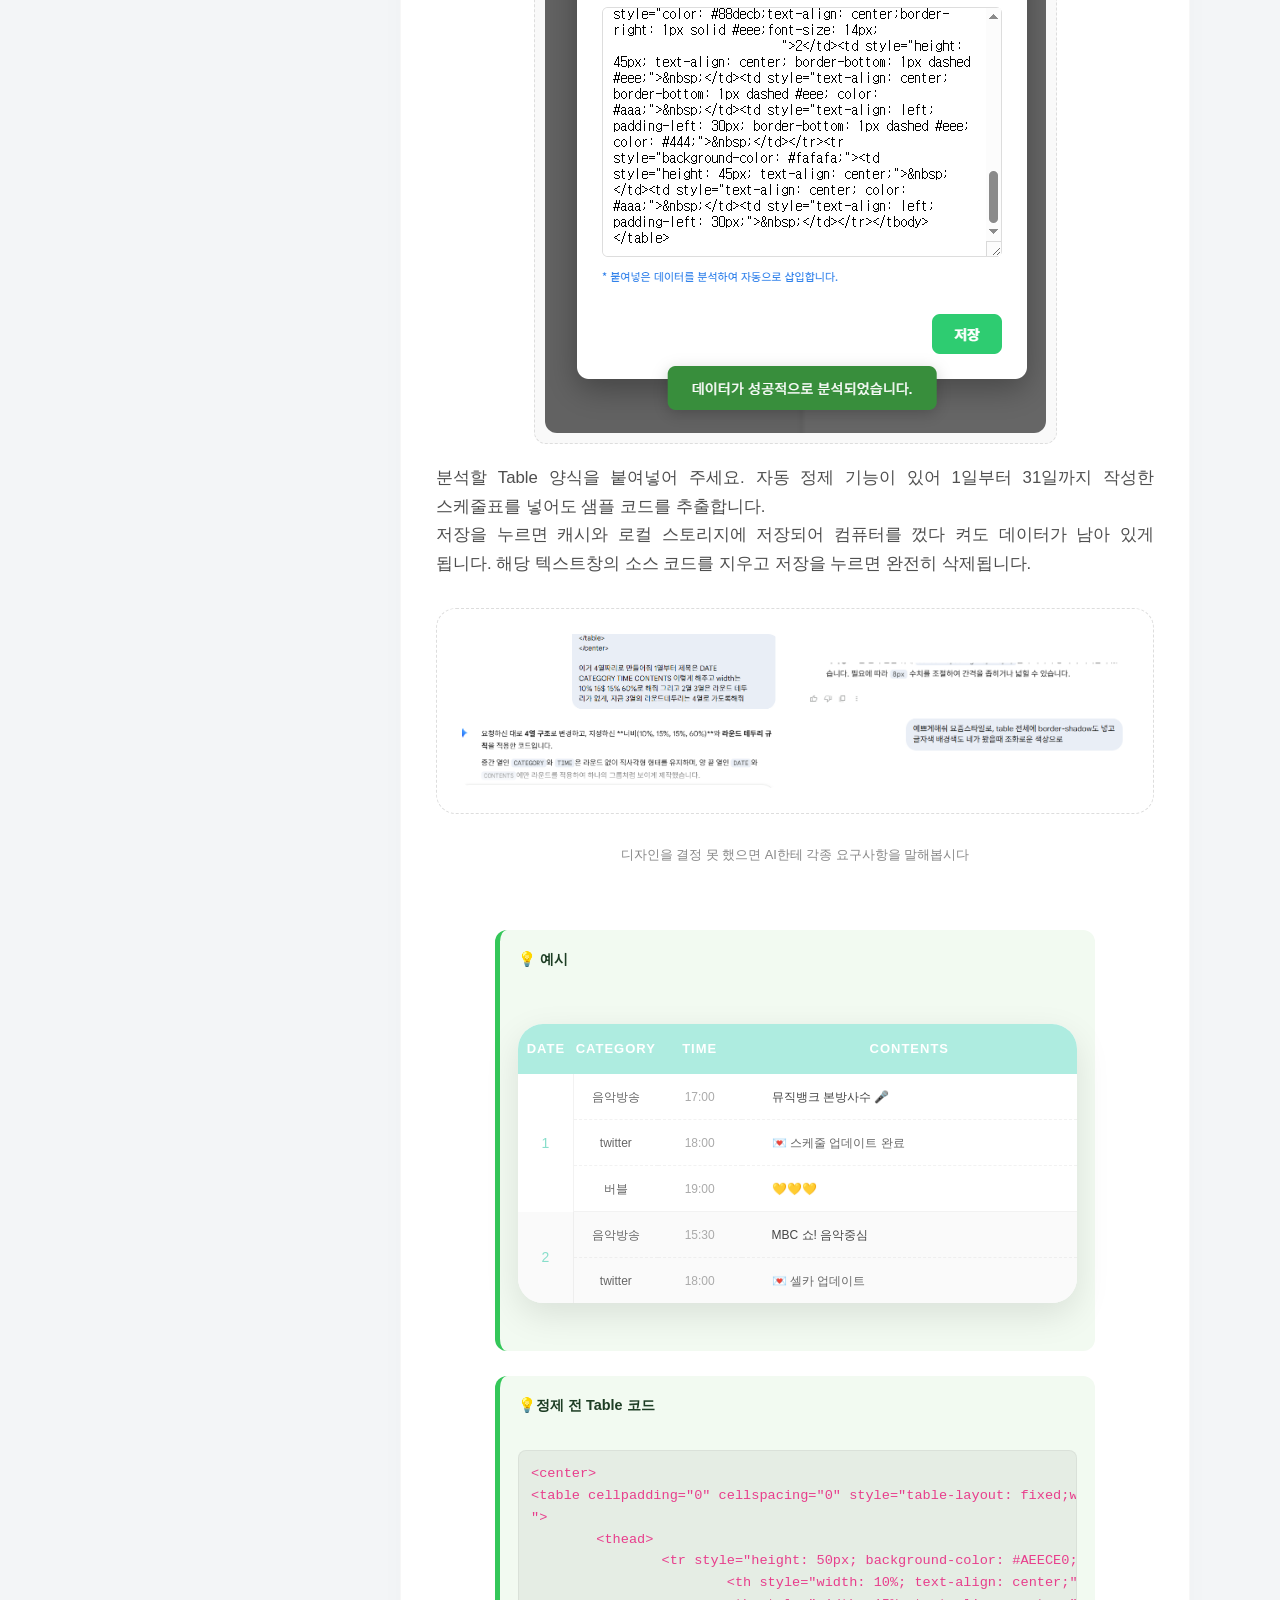
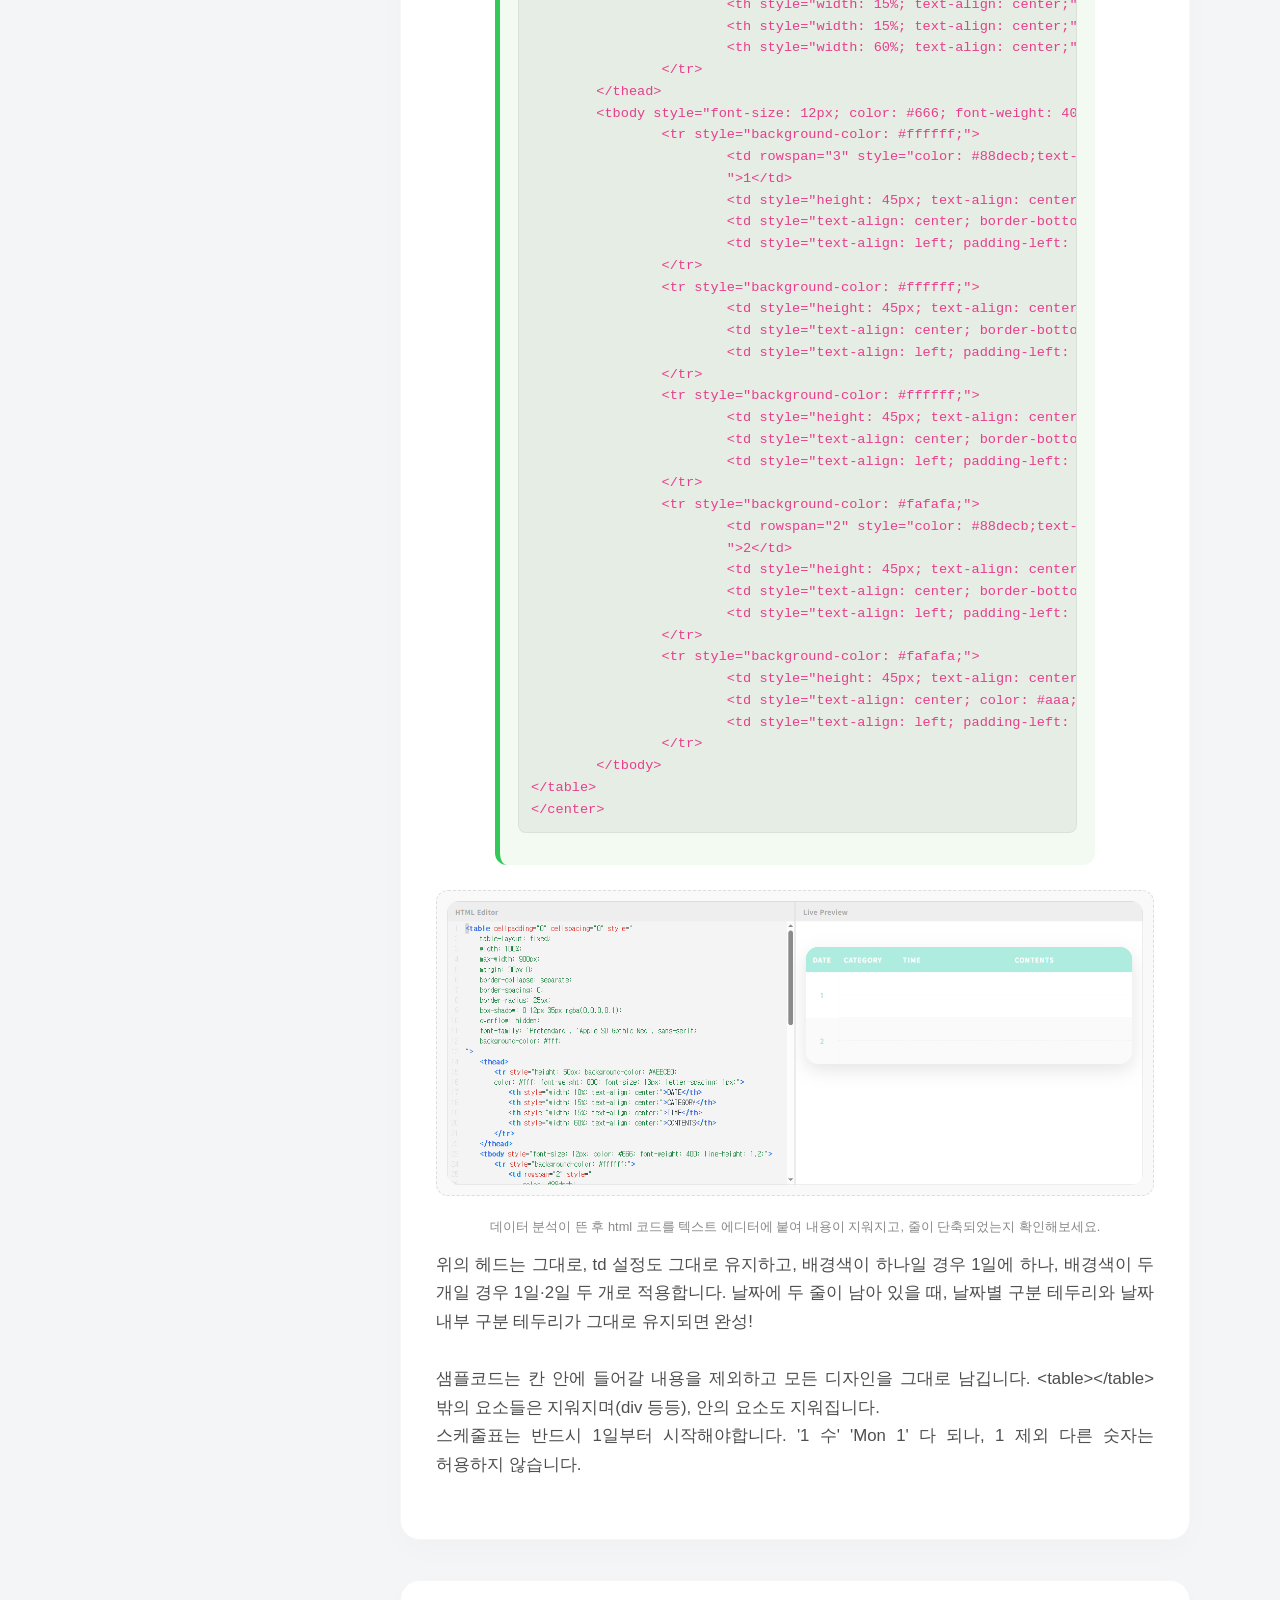
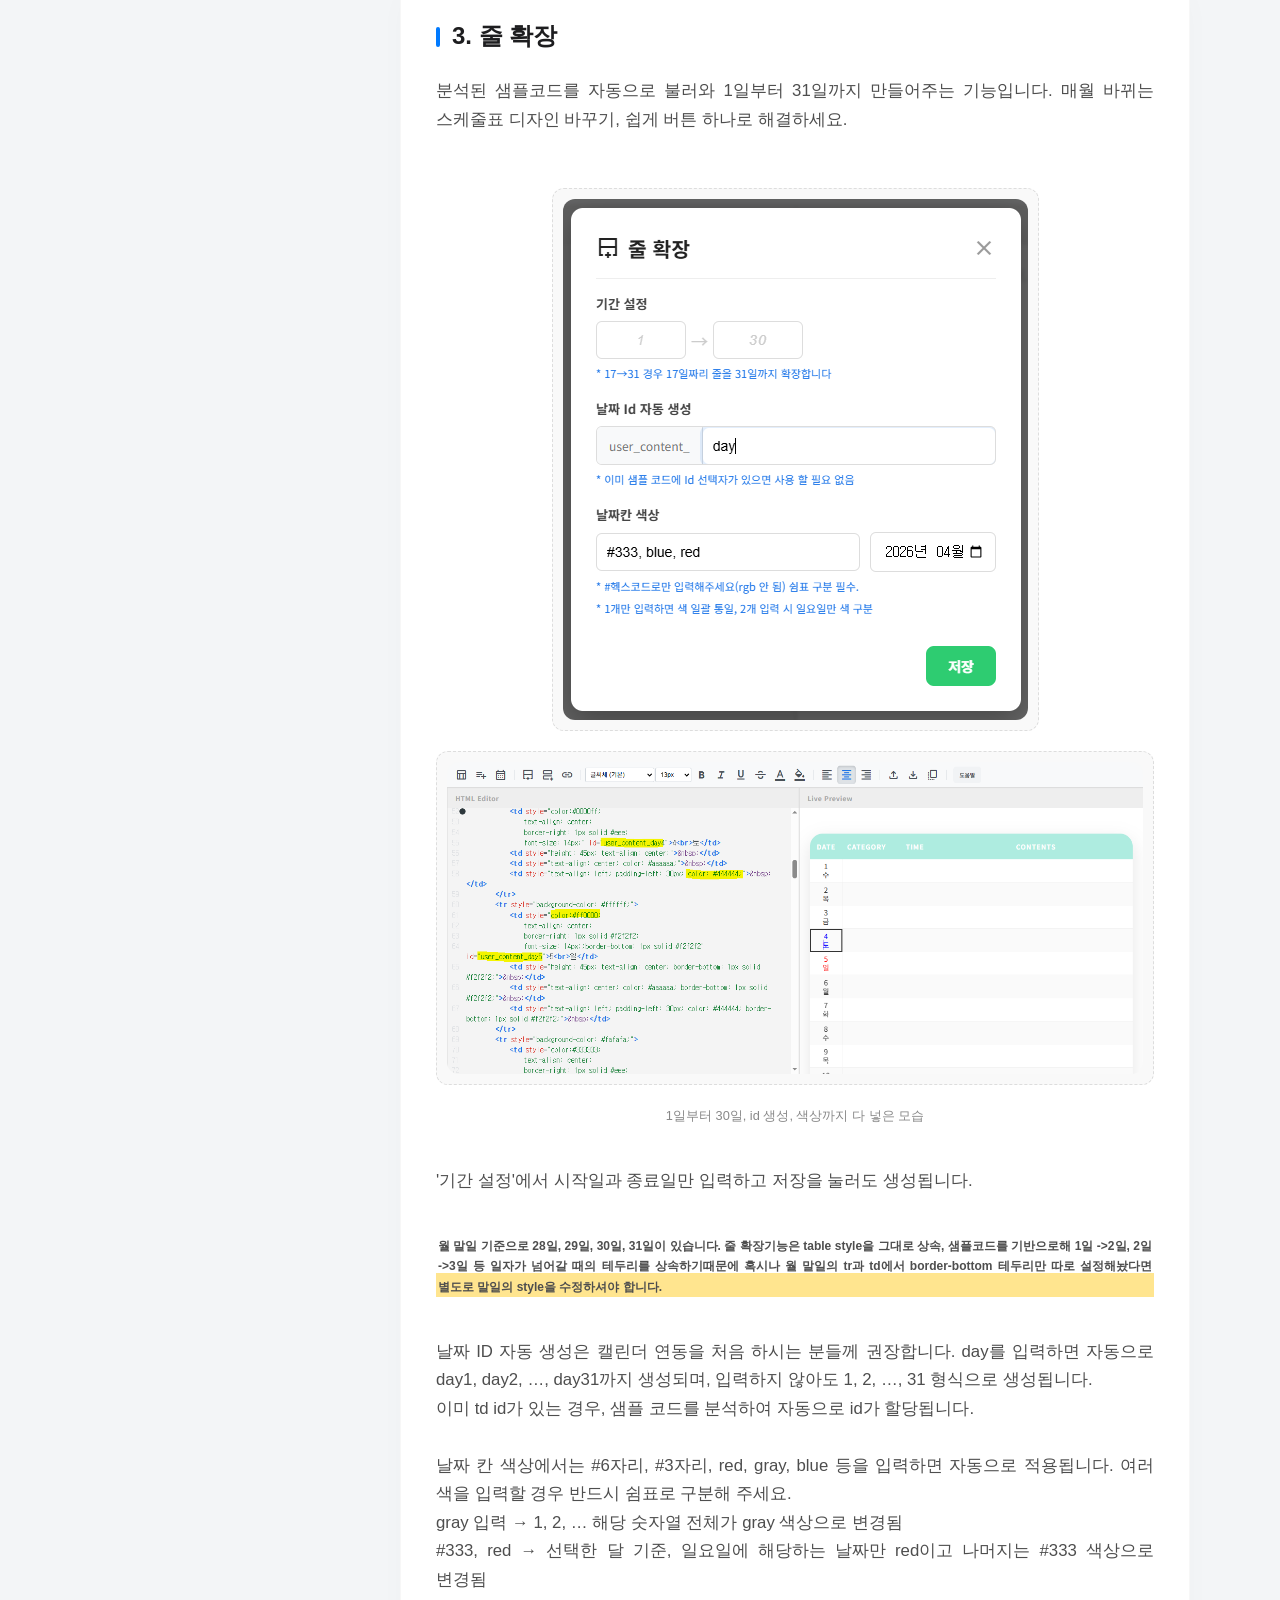
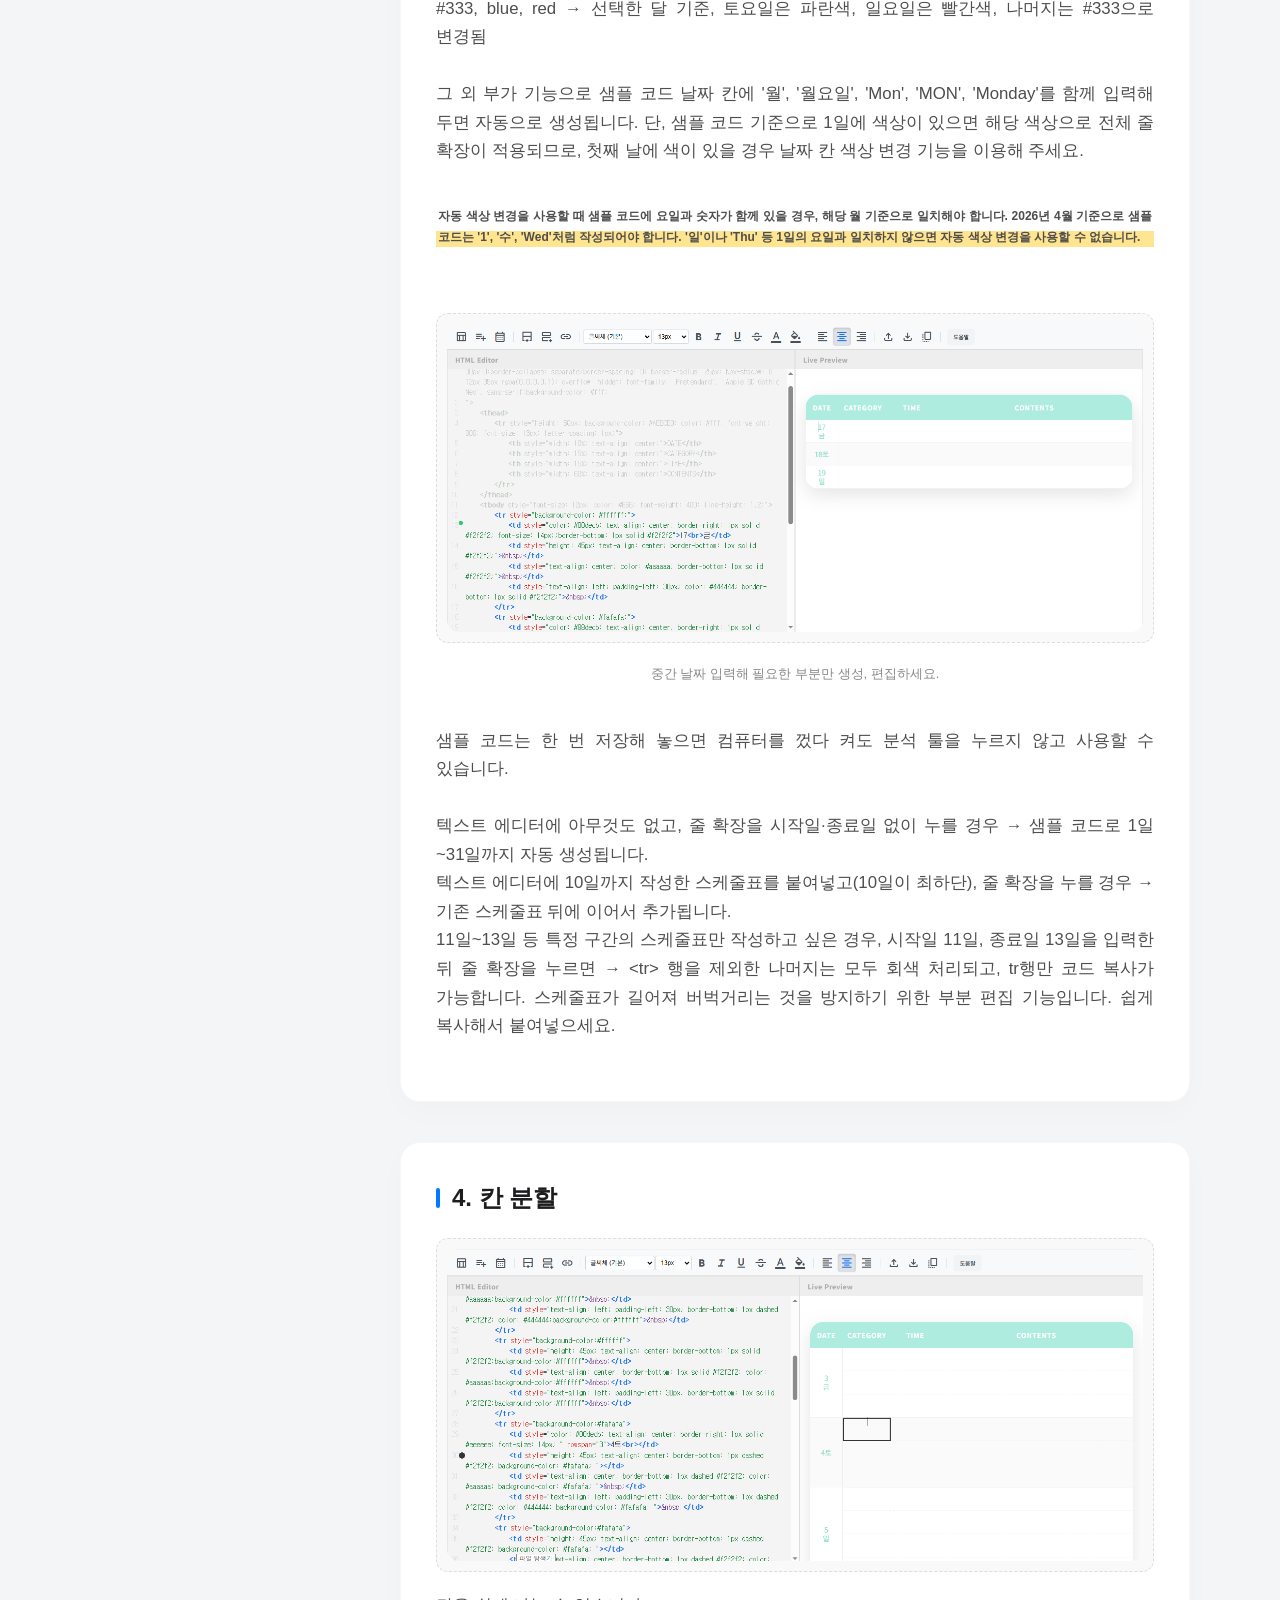
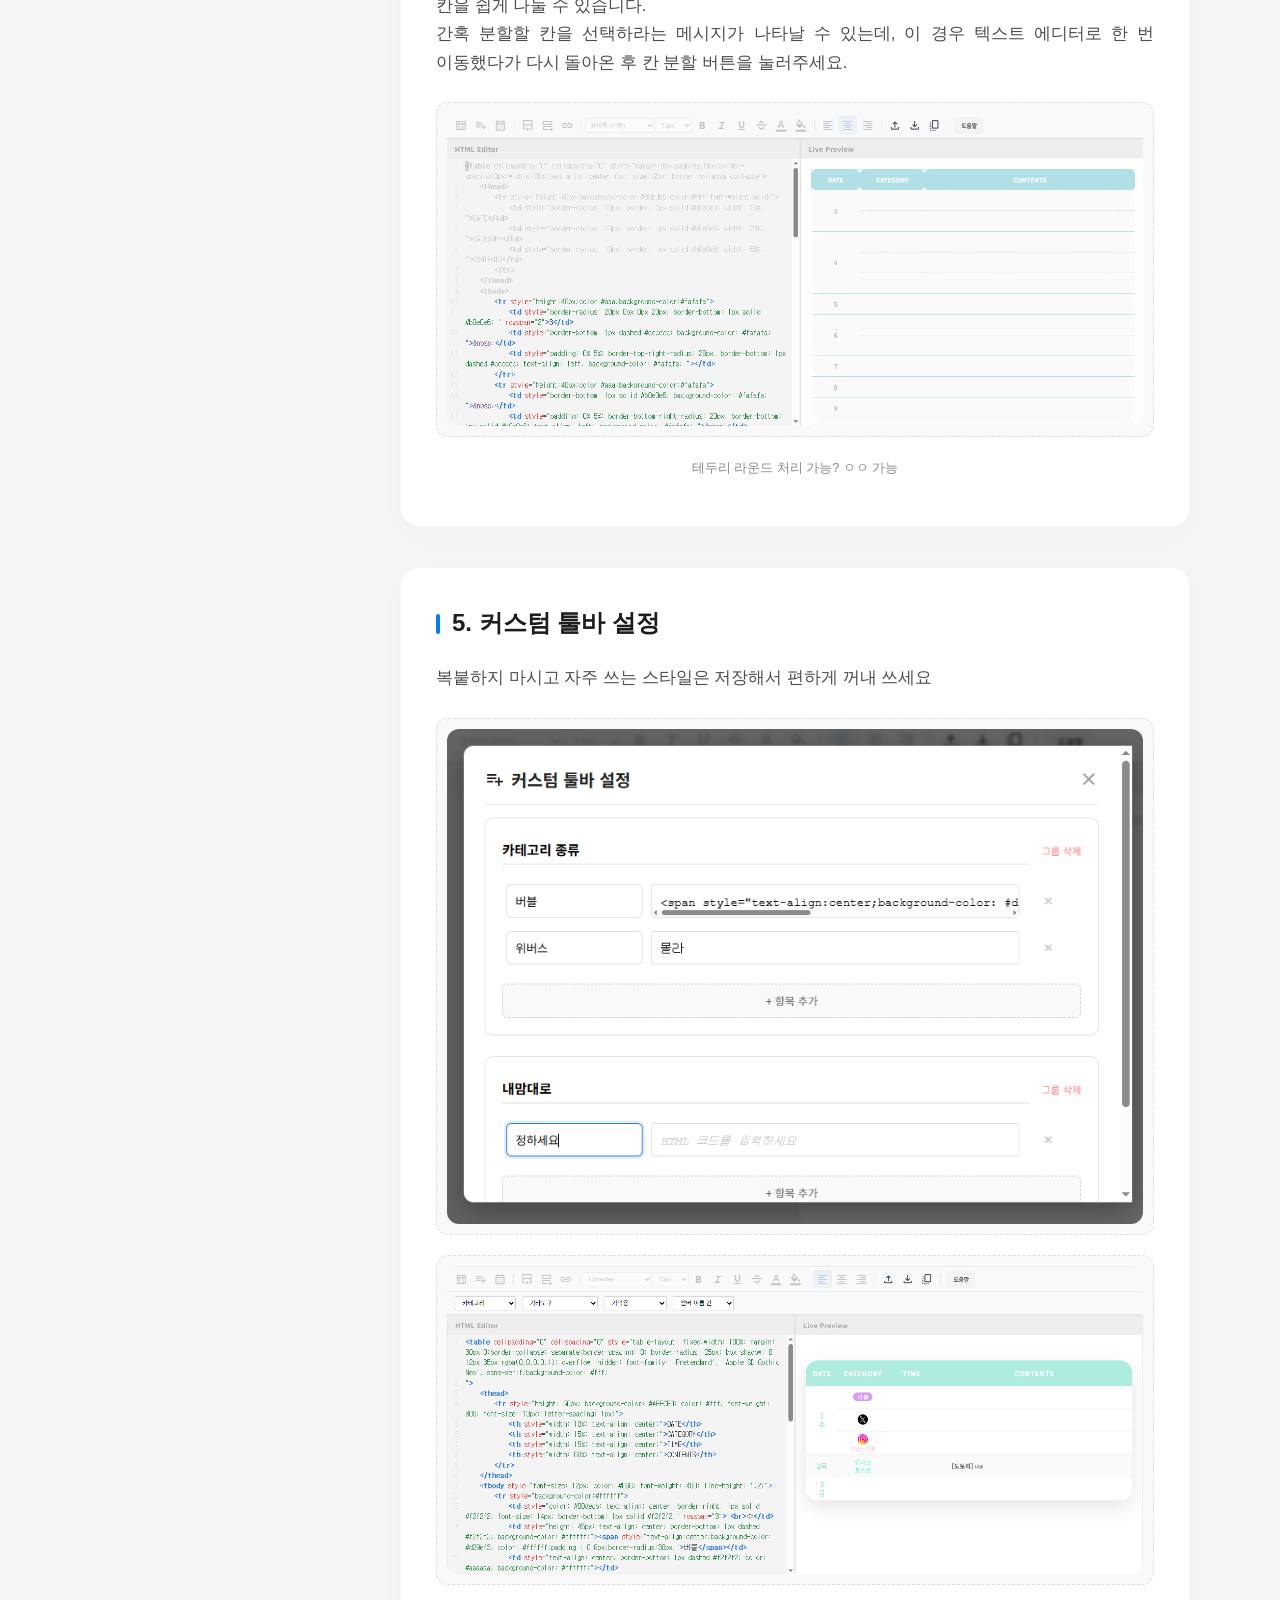
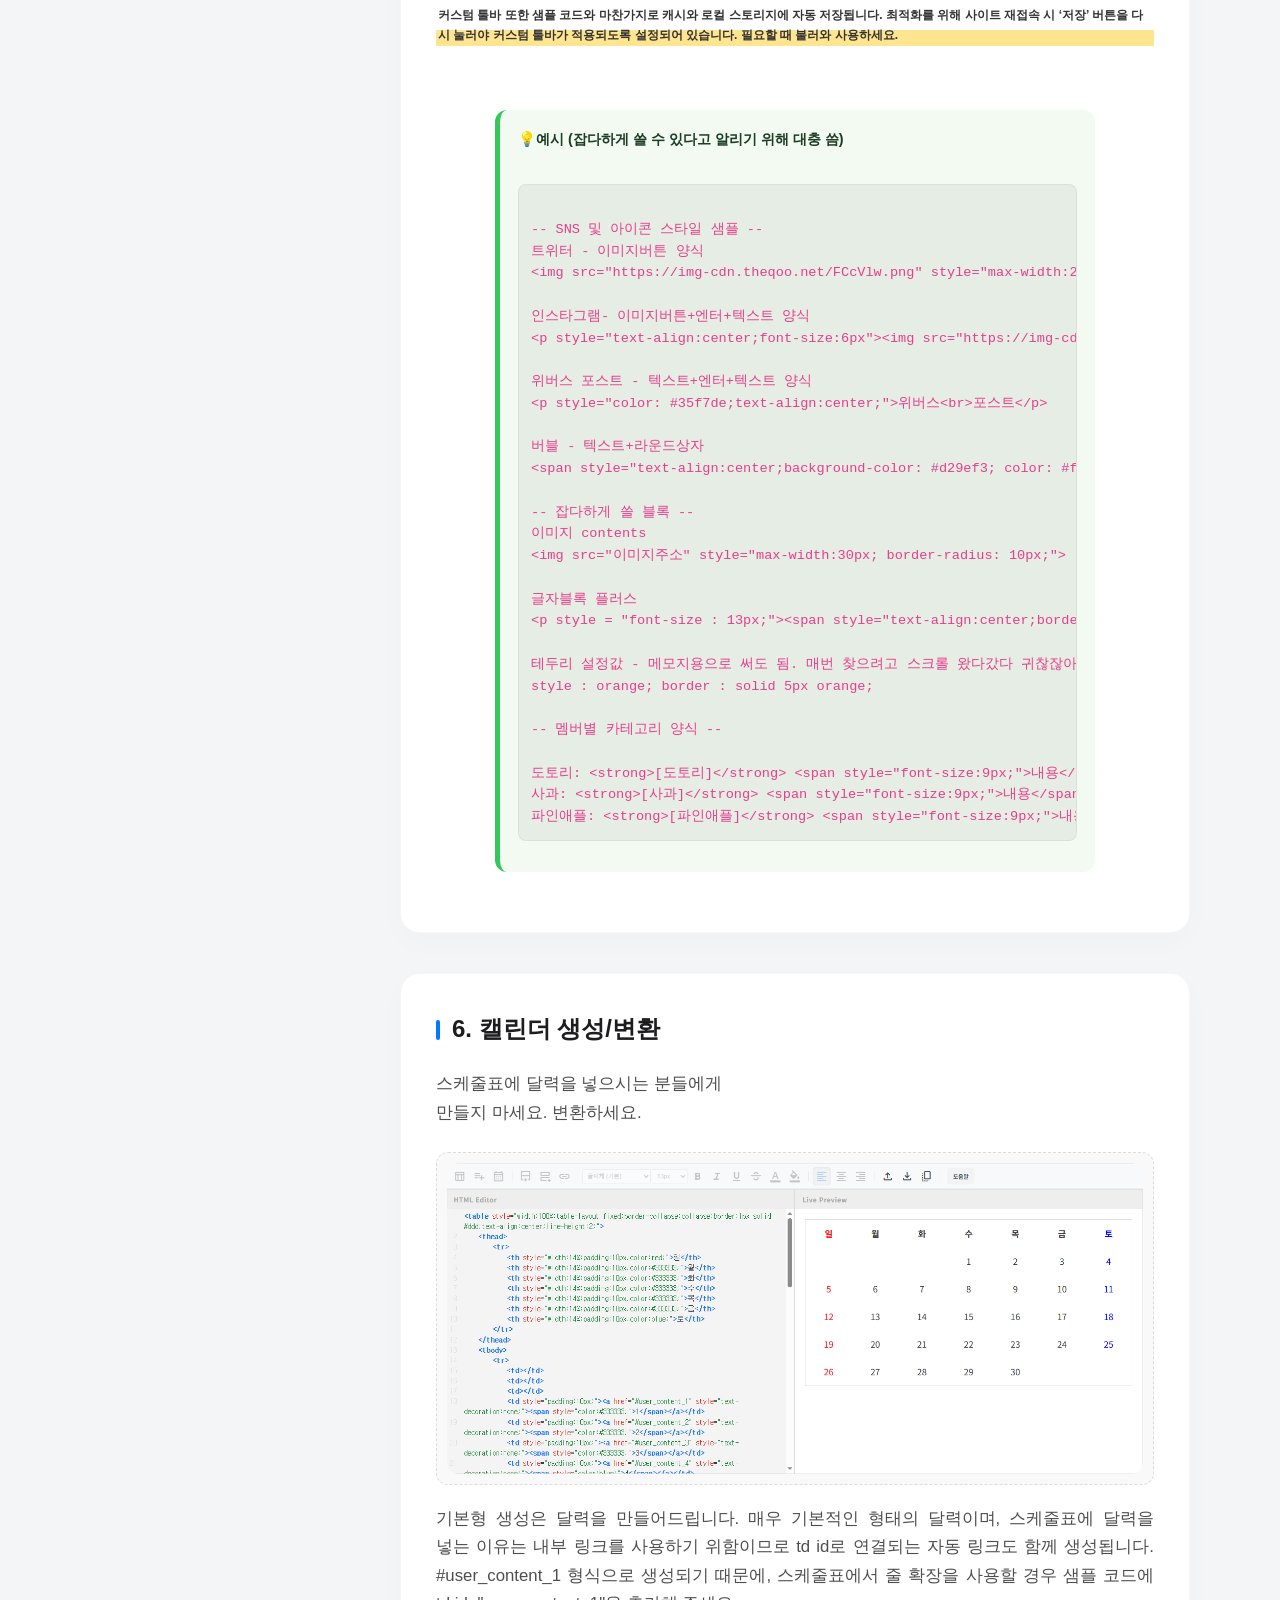
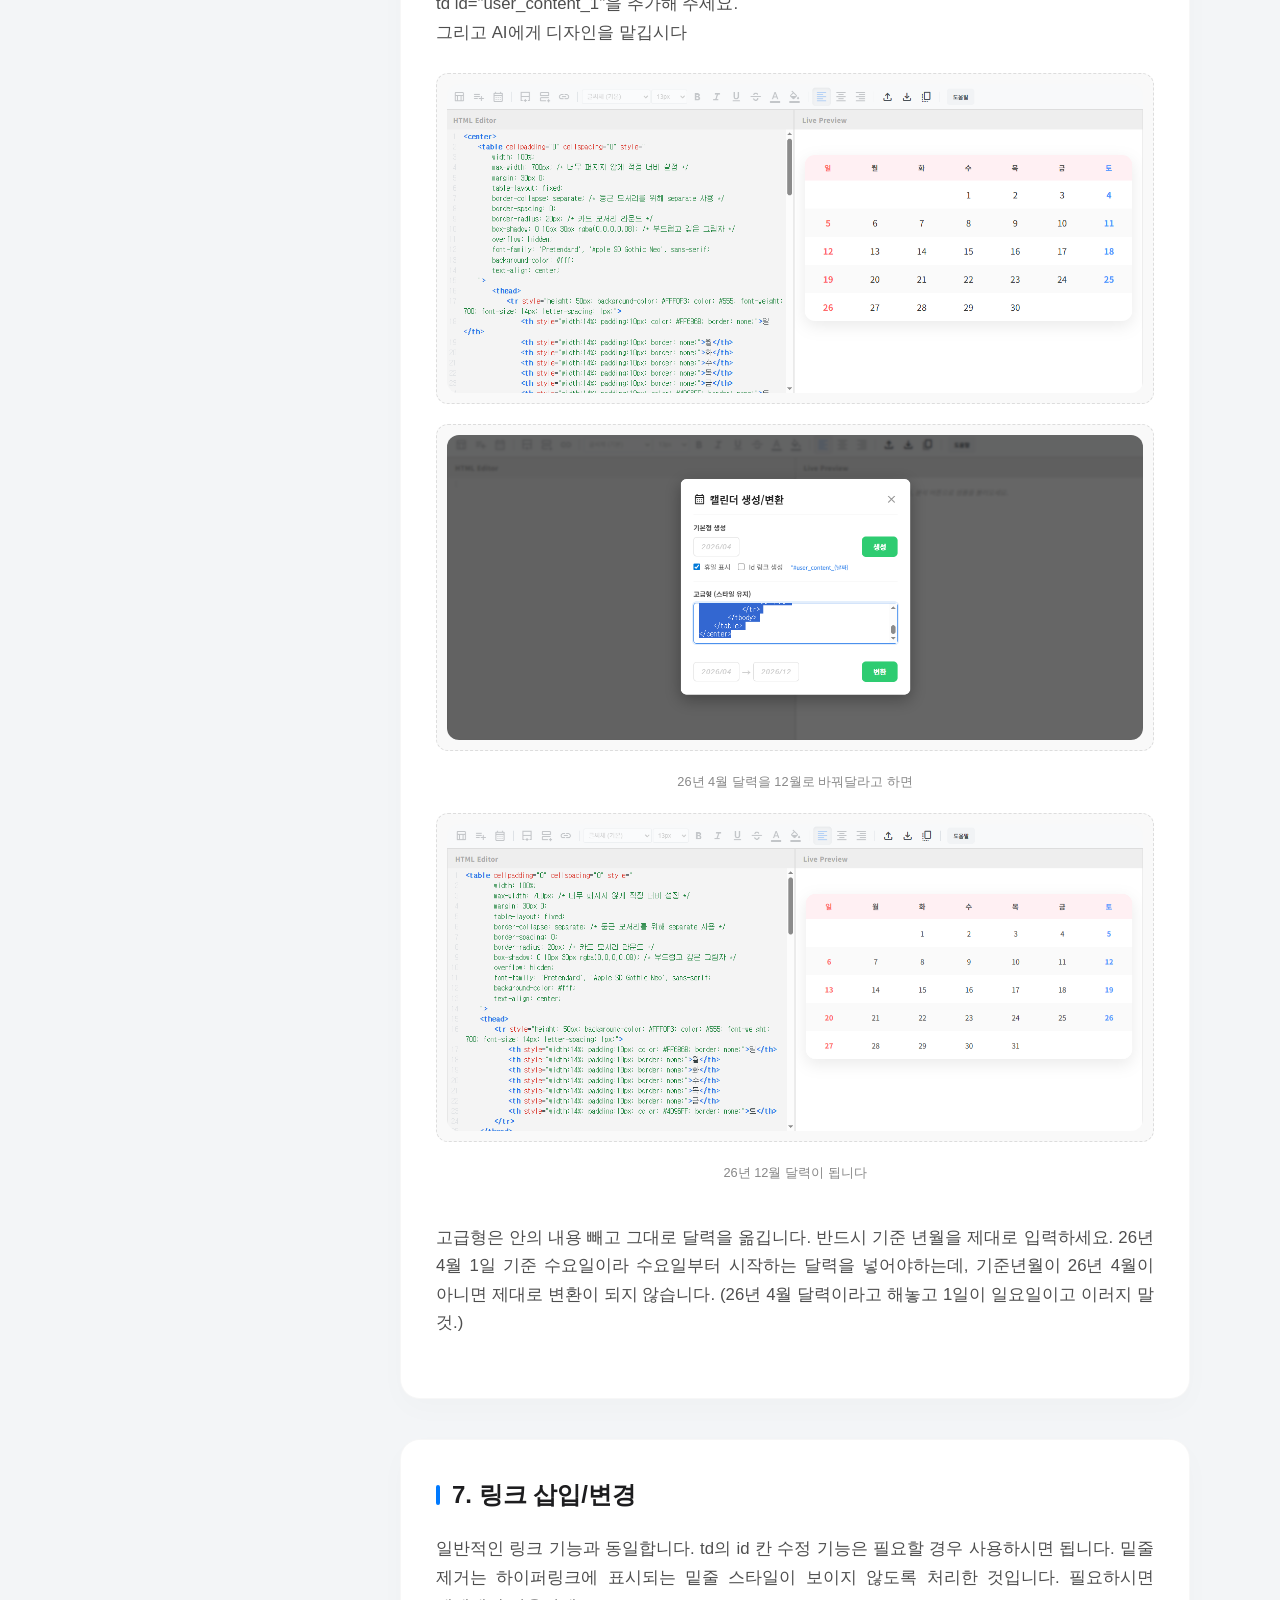
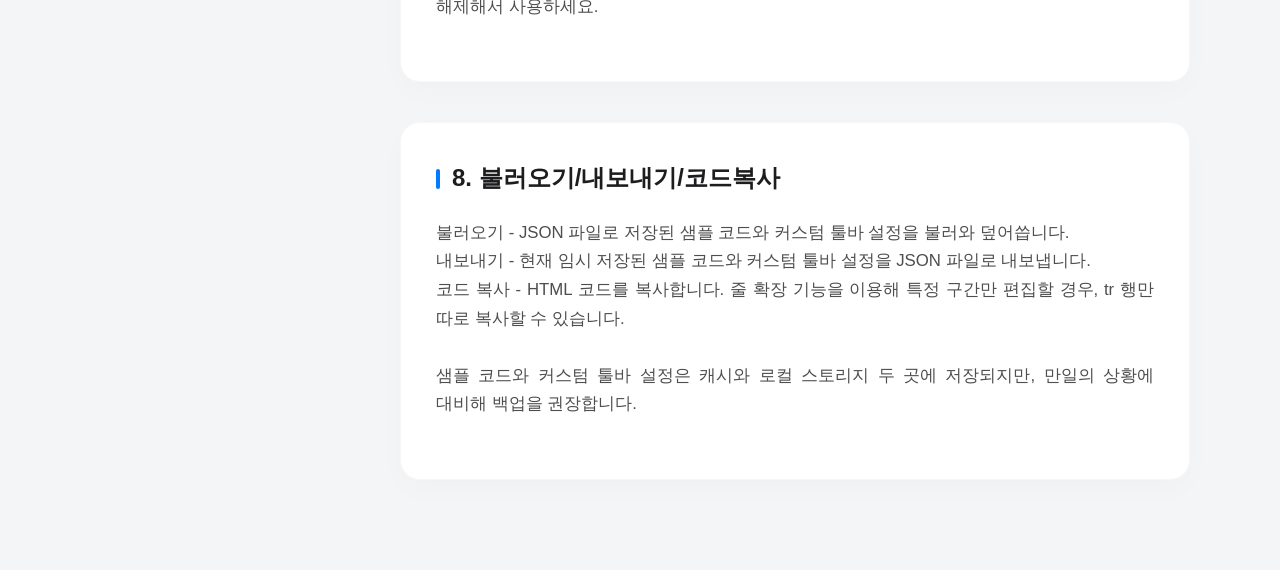
==== commit bbae7b79: "Update index.html" ====
--- a/help/index.html
+++ b/help/index.html
@@ -308,7 +308,7 @@
                 <div class="description">
                     이 웹에디터는 스케줄표를 쉽게 작성하기 위해 만들어진 자동 확장/커스텀 보조 도구입니다.
                 </div>
-				<div class="image-box"><img src="https://img-cdn.theqoo.net/SJWMbR.png"></div>
+				<div class="image-box"><img src="images/1.png"></div>
                 <div class="description">
                     핵심기능<br>
 					- 기존 Table 삽입 및 분석<br>
@@ -317,7 +317,7 @@
 					- 쉽게하는 줄 확장<br>
 					- 쉽게하는 칸 분할<br><br>
                 </div>
-				<div class="image-box"><img src="https://img-cdn.theqoo.net/MVOJsz.png"></div>
+				<div class="image-box"><img src="images/2.png"></div>
 				<p class="caption">전체 화면. 커서가 오른쪽 창에 있지 않아 상단 툴바의 불러오기/내보내기/코드복사/도움말을 제외하곤 비활성화 된 상태다.</p><br>
 				<div class="description">
                    왼쪽은 HTML 코드가 나타나는 텍스트 에디터이고, 오른쪽은 미리보기가 가능합니다. 상단의 툴바는 일부 기능을 제외하고 우측 작업 공간에서만 사용하실 수 있습니다.<br><br>
@@ -331,17 +331,17 @@
 
             <section id="section2" class="card">
                 <h3>2. 데이터 분석/적용</h3>
-                <div class="image-box"><img src="https://img-cdn.theqoo.net/fekQKJ.png"></div>
+                <div class="image-box"><img src="images/3.png"></div>
                 <div class="description">
                     분석할 Table 양식을 붙여넣어 주세요. 자동 정제 기능이 있어 1일부터 31일까지 작성한 스케줄표를 넣어도 샘플 코드를 추출합니다. <br>
 					저장을 누르면 캐시와 로컬 스토리지에 저장되어 컴퓨터를 껐다 켜도 데이터가 남아 있게 됩니다. 해당 텍스트창의 소스 코드를 지우고 저장을 누르면 완전히 삭제됩니다. <br>
                 </div>
 				<div class="image-row">
 					<div class="image-box">
-						<img src="https://img-cdn.theqoo.net/gpdCAy.png">
+						<img src="images/4.png">
 					</div>
 					<div class="image-box">
-						<img src="https://img-cdn.theqoo.net/BxrCoO.png">
+						<img src="images/5.png">
 					</div>
 				</div>
 				<p class="caption">디자인을 결정 못 했으면 AI한테 각종 요구사항을 말해봅시다</p><br>
@@ -460,7 +460,7 @@
 &lt;/center&gt; </code></pre>
 					</div>
                 </div>
-				<div class="image-box"><img src="https://img-cdn.theqoo.net/rVUNVK.png"></div>
+				<div class="image-box"><img src="images/6.png"></div>
 				<p class="caption">데이터 분석이 뜬 후 html 코드를 텍스트 에디터에 붙여 내용이 지워지고, 줄이 단축되었는지 확인해보세요.</p>
 				<div class="description">
 					위의 헤드는 그대로, td 설정도 그대로 유지하고, 배경색이 하나일 경우 1일에 하나, 배경색이 두 개일 경우 1일·2일 두 개로 적용합니다. 날짜에 두 줄이 남아 있을 때, 날짜별 구분 테두리와 날짜 내부 구분 테두리가 그대로 유지되면 완성!
@@ -475,8 +475,8 @@
 				<div class="description">
                     분석된 샘플코드를 자동으로 불러와 1일부터 31일까지 만들어주는 기능입니다. 매월 바뀌는 스케줄표 디자인 바꾸기, 쉽게 버튼 하나로 해결하세요.<br><br>
                 </div>
-                <div class="image-box"><img src="https://img-cdn.theqoo.net/bukKVg.png"></div>
-				<div class="image-box"><img src="https://img-cdn.theqoo.net/VcgTto.png"></div>
+                <div class="image-box"><img src="images/7.png"></div>
+				<div class="image-box"><img src="images/8.png"></div>
 				<p class="caption">1일부터 30일, id 생성, 색상까지 다 넣은 모습</p><br>
                 <div class="description">
                     '기간 설정'에서 시작일과 종료일만 입력하고 저장을 눌러도 생성됩니다.<br><br>
@@ -490,7 +490,7 @@
 					그 외 부가 기능으로 샘플 코드 날짜 칸에 '월', '월요일', 'Mon', 'MON', 'Monday'를 함께 입력해 두면 자동으로 생성됩니다. 단, 샘플 코드 기준으로 1일에 색상이 있으면 해당 색상으로 전체 줄 확장이 적용되므로, 첫째 날에 색이 있을 경우 날짜 칸 색상 변경 기능을 이용해 주세요.<br>
 					<br><p class="highlight" style="font-size:12px;">자동 색상 변경을 사용할 때 샘플 코드에 요일과 숫자가 함께 있을 경우, 해당 월 기준으로 일치해야 합니다. 2026년 4월 기준으로 샘플 코드는 '1', '수', 'Wed'처럼 작성되어야 합니다. '일'이나 'Thu' 등 1일의 요일과 일치하지 않으면 자동 색상 변경을 사용할 수 없습니다.</p><br>
                 </div>
-				<div class="image-box"><img src="https://img-cdn.theqoo.net/tbawRy.png"></div>
+				<div class="image-box"><img src="images/9.png"></div>
 				<p class="caption">중간 날짜 입력해 필요한 부분만 생성, 편집하세요.</p>
 				<div class="description"><br>
 				샘플 코드는 한 번 저장해 놓으면 컴퓨터를 껐다 켜도 분석 툴을 누르지 않고 사용할 수 있습니다.<br><br>
@@ -502,12 +502,12 @@
 			
 			<section id="section4" class="card">
                 <h3>4. 칸 분할</h3>
-                <div class="image-box"><img src="https://img-cdn.theqoo.net/yriCyI.png"></div>
+                <div class="image-box"><img src="images/10.png"></div>
                 <div class="description">
                     칸을 쉽게 나눌 수 있습니다.<br>
 					간혹 분할할 칸을 선택하라는 메시지가 나타날 수 있는데, 이 경우 텍스트 에디터로 한 번 이동했다가 다시 돌아온 후 칸 분할 버튼을 눌러주세요.
                 </div>
-				<div class="image-box"><img src="https://img-cdn.theqoo.net/hQYeos.png"></div>
+				<div class="image-box"><img src="images/11.png"></div>
                 <p class="caption">테두리 라운드 처리 가능? ㅇㅇ 가능</p>
             </section>
 			
@@ -516,8 +516,8 @@
 				<div class="description">
                     복붙하지 마시고 자주 쓰는 스타일은 저장해서 편하게 꺼내 쓰세요 <br>
                 </div>
-                <div class="image-box"><img src="https://img-cdn.theqoo.net/OIjimW.png"></div>
-				<div class="image-box"><img src="https://img-cdn.theqoo.net/IRQsnS.png"></div>
+                <div class="image-box"><img src="images/12.png"></div>
+				<div class="image-box"><img src="images/13.png"></div>
 				<p class="highlight" style="font-size:12px;">커스텀 툴바 또한 샘플 코드와 마찬가지로 캐시와 로컬 스토리지에 자동 저장됩니다. 최적화를 위해 사이트 재접속 시 ‘저장’ 버튼을 다시 눌러야 커스텀 툴바가 적용되도록 설정되어 있습니다. 필요할 때 불러와 사용하세요.</p><br>
 				<div class="callout tip"><strong>예시 (잡다하게 쓸 수 있다고 알리기 위해 대충 씀)</strong> <br><br>
 <pre><code>
@@ -558,16 +558,16 @@
                     스케줄표에 달력을 넣으시는 분들에게<br>
 					만들지 마세요. 변환하세요.<br>
                 </div>
-                <div class="image-box"><img src="https://img-cdn.theqoo.net/LPNdSQ.png"></div>
+                <div class="image-box"><img src="images/14.png"></div>
                 <div class="description">
                     기본형 생성은 달력을 만들어드립니다. 매우 기본적인 형태의 달력이며, 스케줄표에 달력을 넣는 이유는 내부 링크를 사용하기 위함이므로 td id로 연결되는 자동 링크도 함께 생성됩니다. #user_content_1 형식으로 생성되기 때문에, 스케줄표에서 줄 확장을 사용할 경우 샘플 코드에 td id="user_content_1"을 추가해 주세요.<br>
 					
 					그리고 AI에게 디자인을 맡깁시다<br>
                 </div>
-				<div class="image-box"><img src="https://img-cdn.theqoo.net/EMQDdv.png"></div>
-				<div class="image-box"><img src="https://img-cdn.theqoo.net/dXaJyh.png"></div>
+				<div class="image-box"><img src="images/15.png"></div>
+				<div class="image-box"><img src="images/16.png"></div>
 				<p class="caption">26년 4월 달력을 12월로 바꿔달라고 하면</p>
-				<div class="image-box"><img src="https://img-cdn.theqoo.net/WVpqPu.png"></div>
+				<div class="image-box"><img src="images/17.png"></div>
 				<p class="caption">26년 12월 달력이 됩니다</p><br>
 				<div class="description">
                     고급형은 안의 내용 빼고 그대로 달력을 옮깁니다. 반드시 기준 년월을 제대로 입력하세요. 26년 4월 1일 기준 수요일이라 수요일부터 시작하는 달력을 넣어야하는데, 기준년월이 26년 4월이 아니면 제대로 변환이 되지 않습니다. (26년 4월 달력이라고 해놓고 1일이 일요일이고 이러지 말 것.)
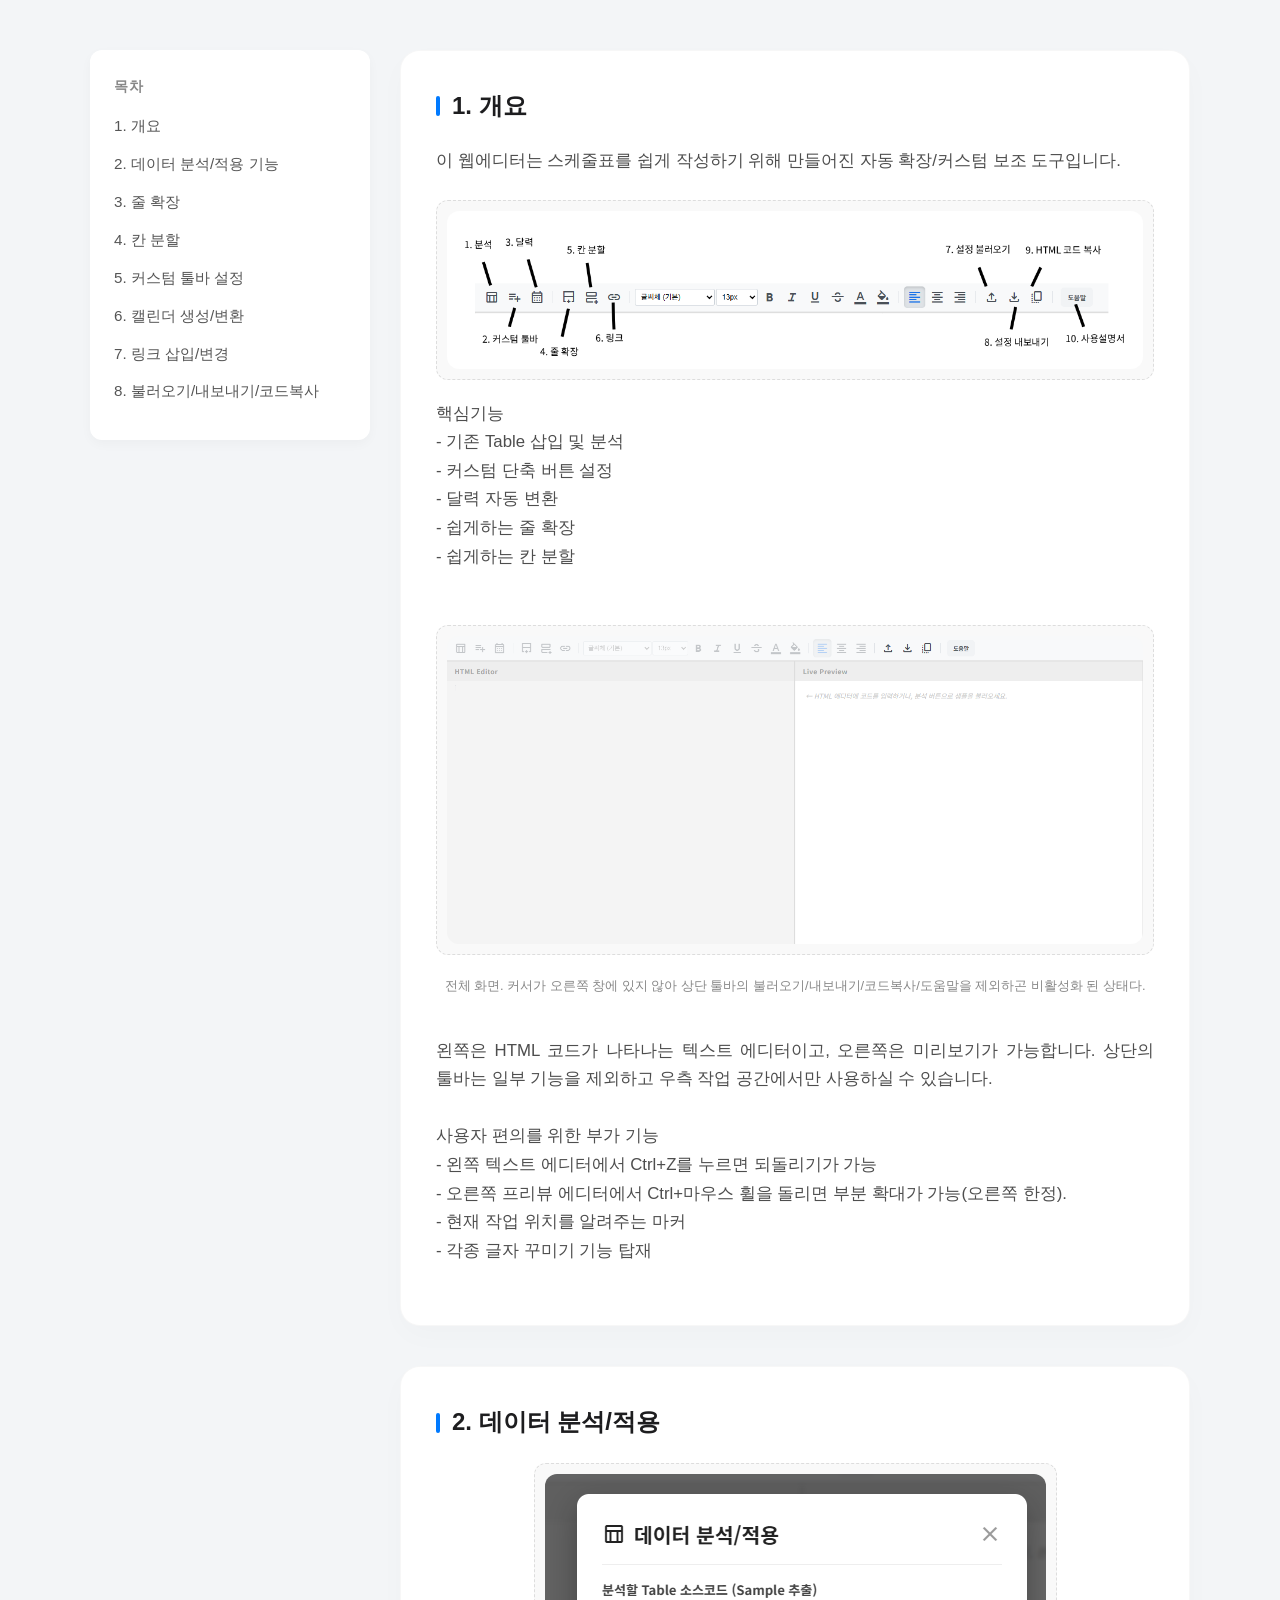
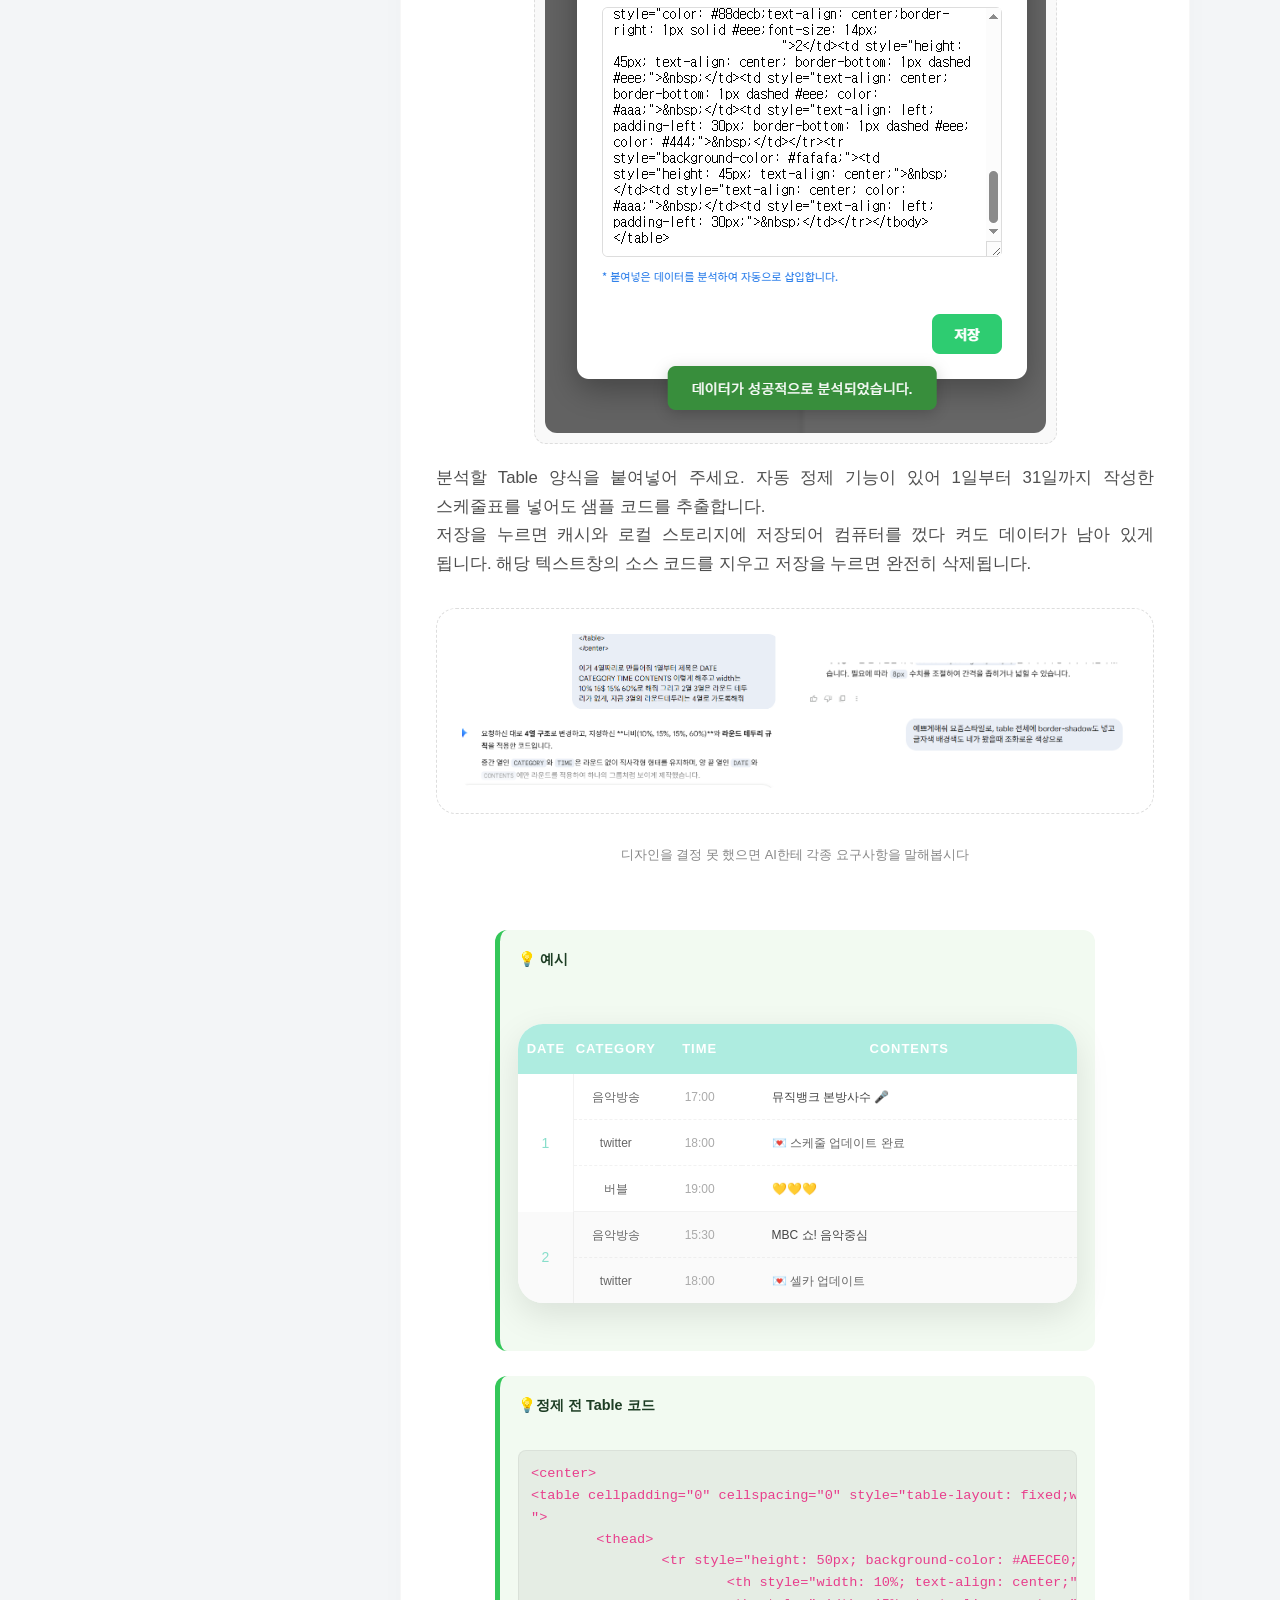
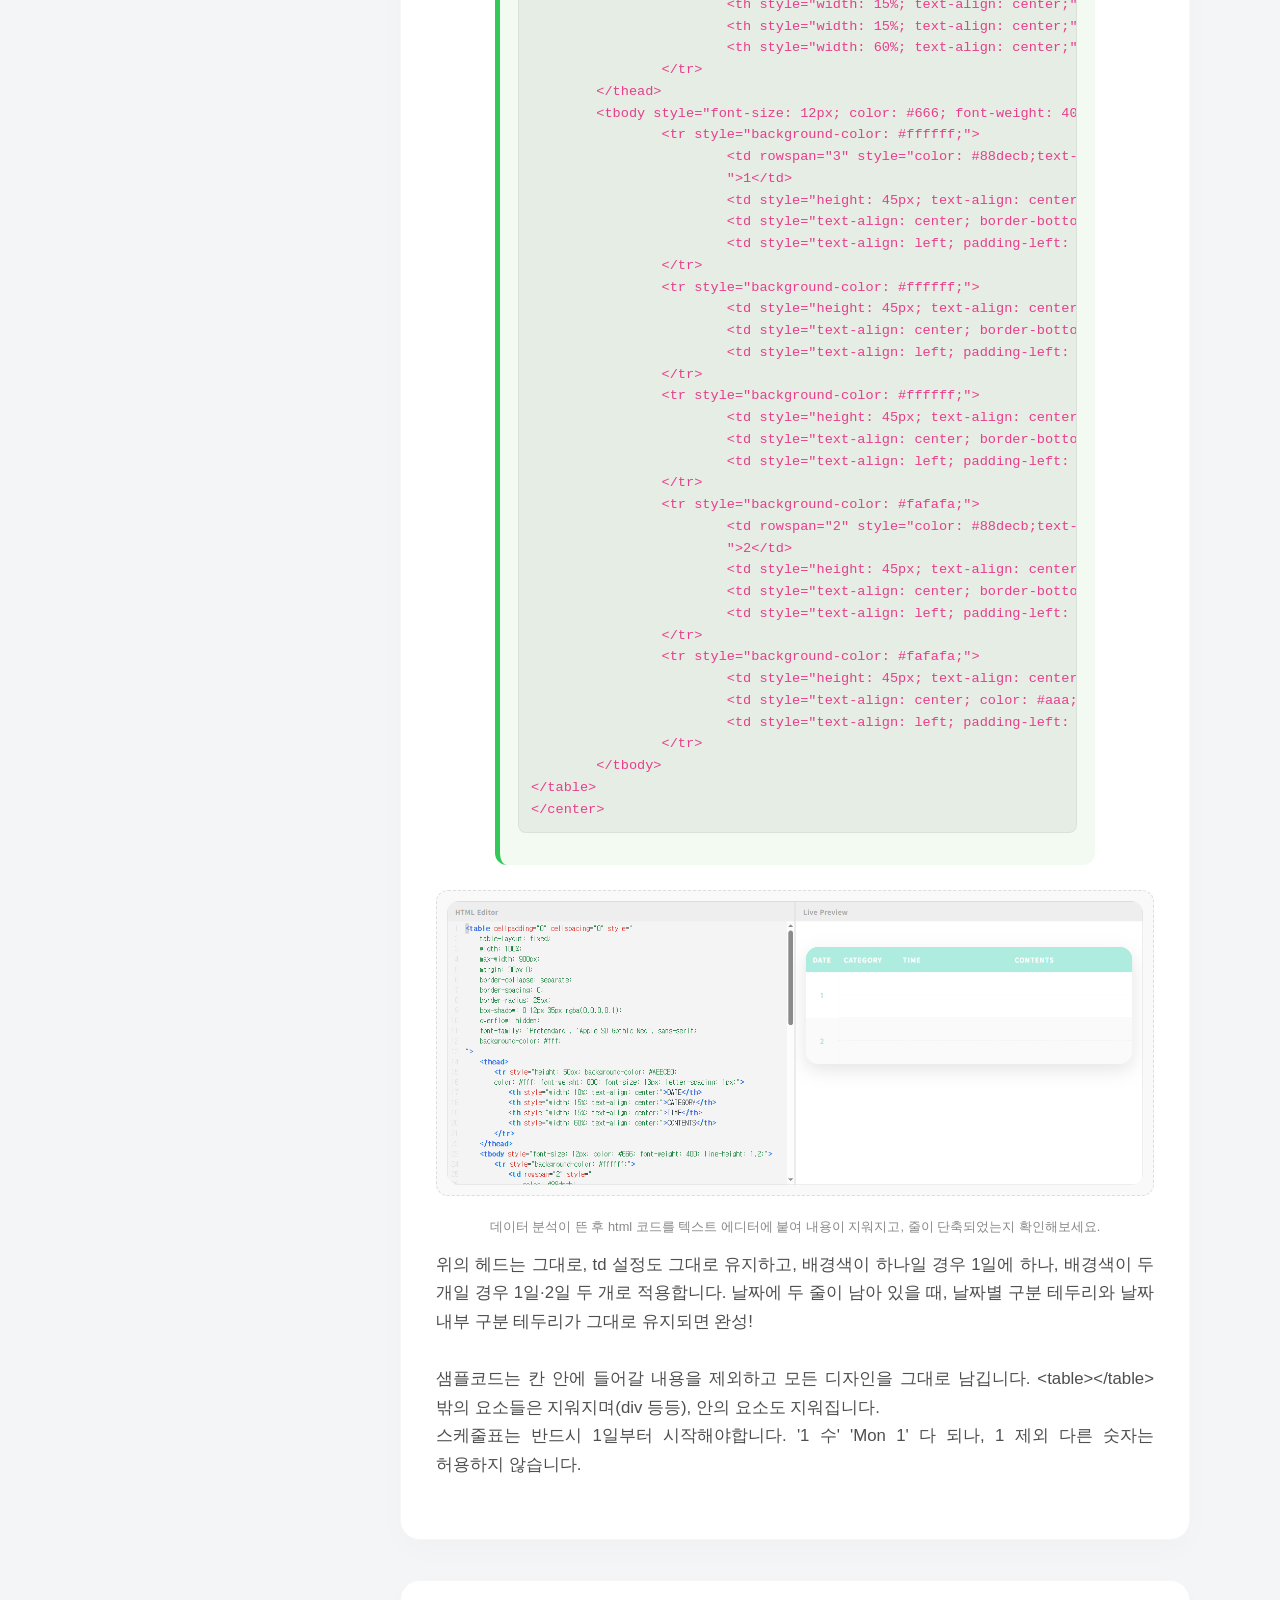
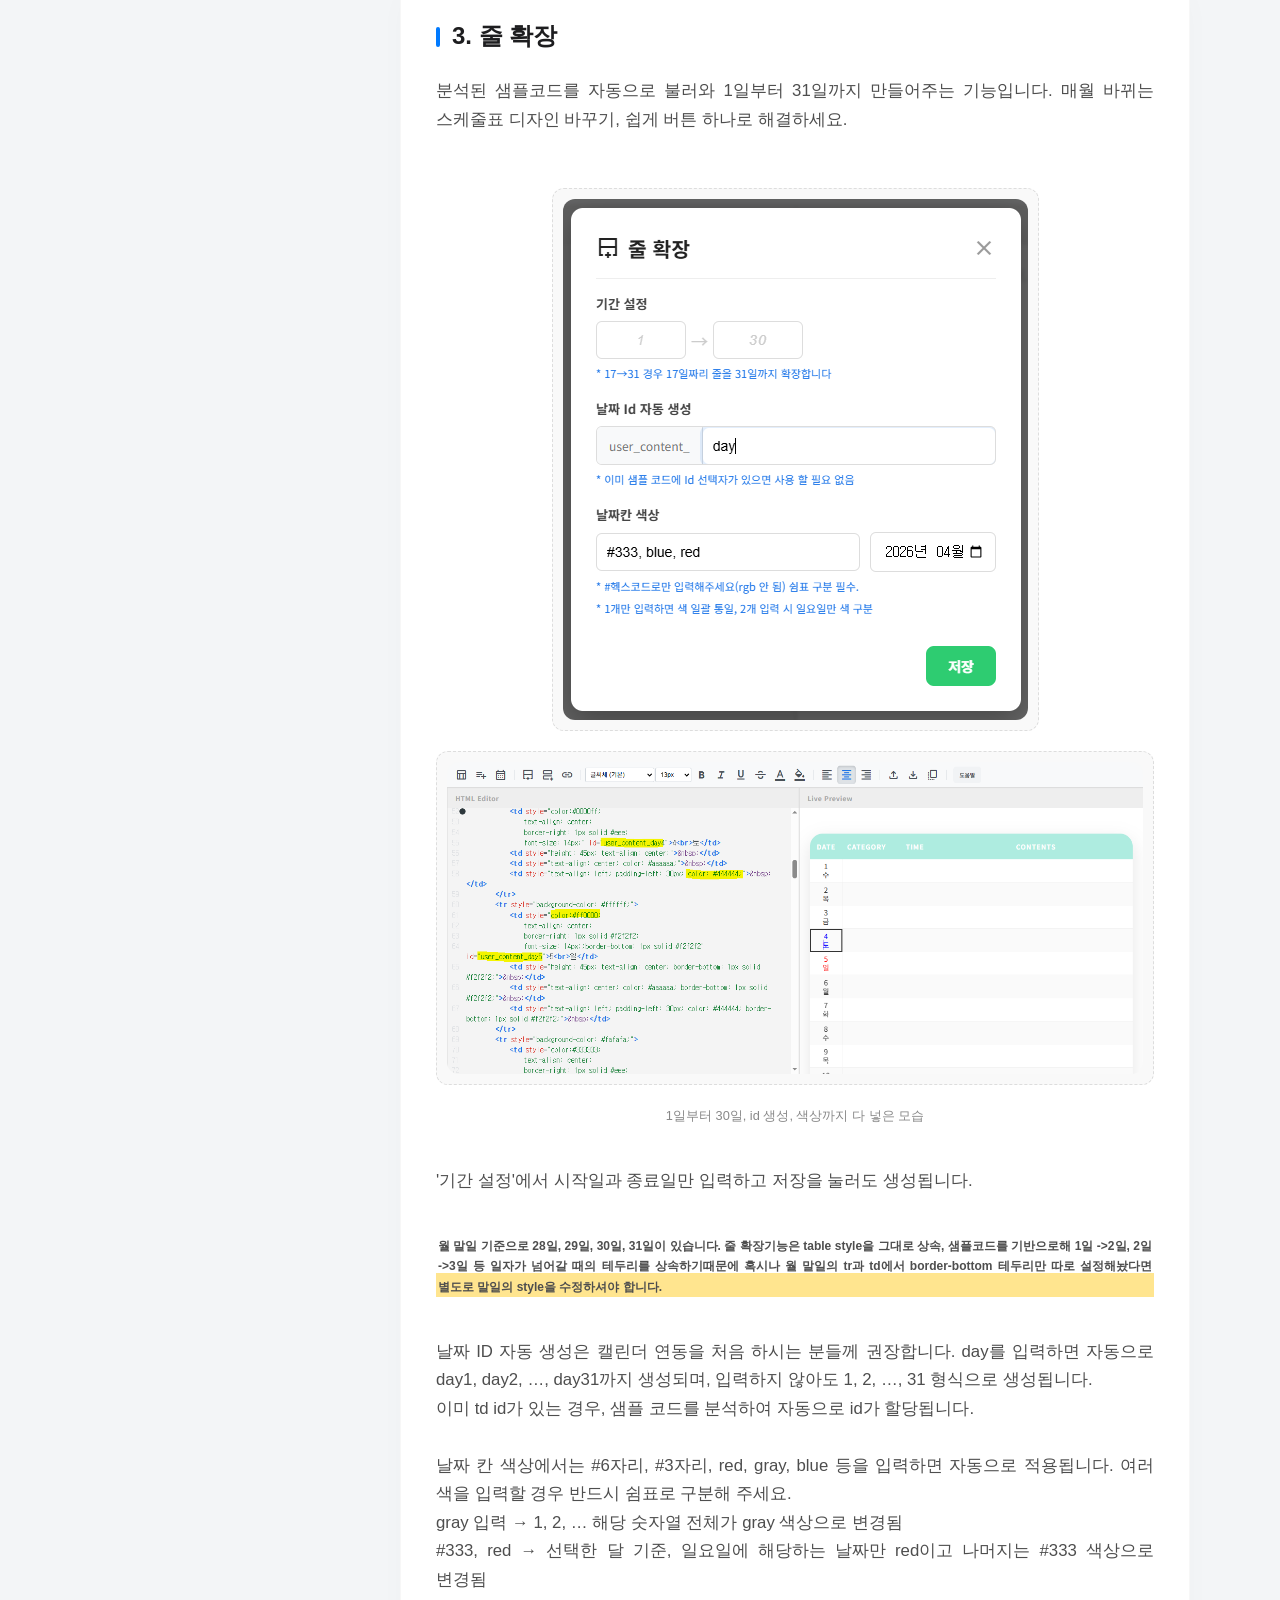
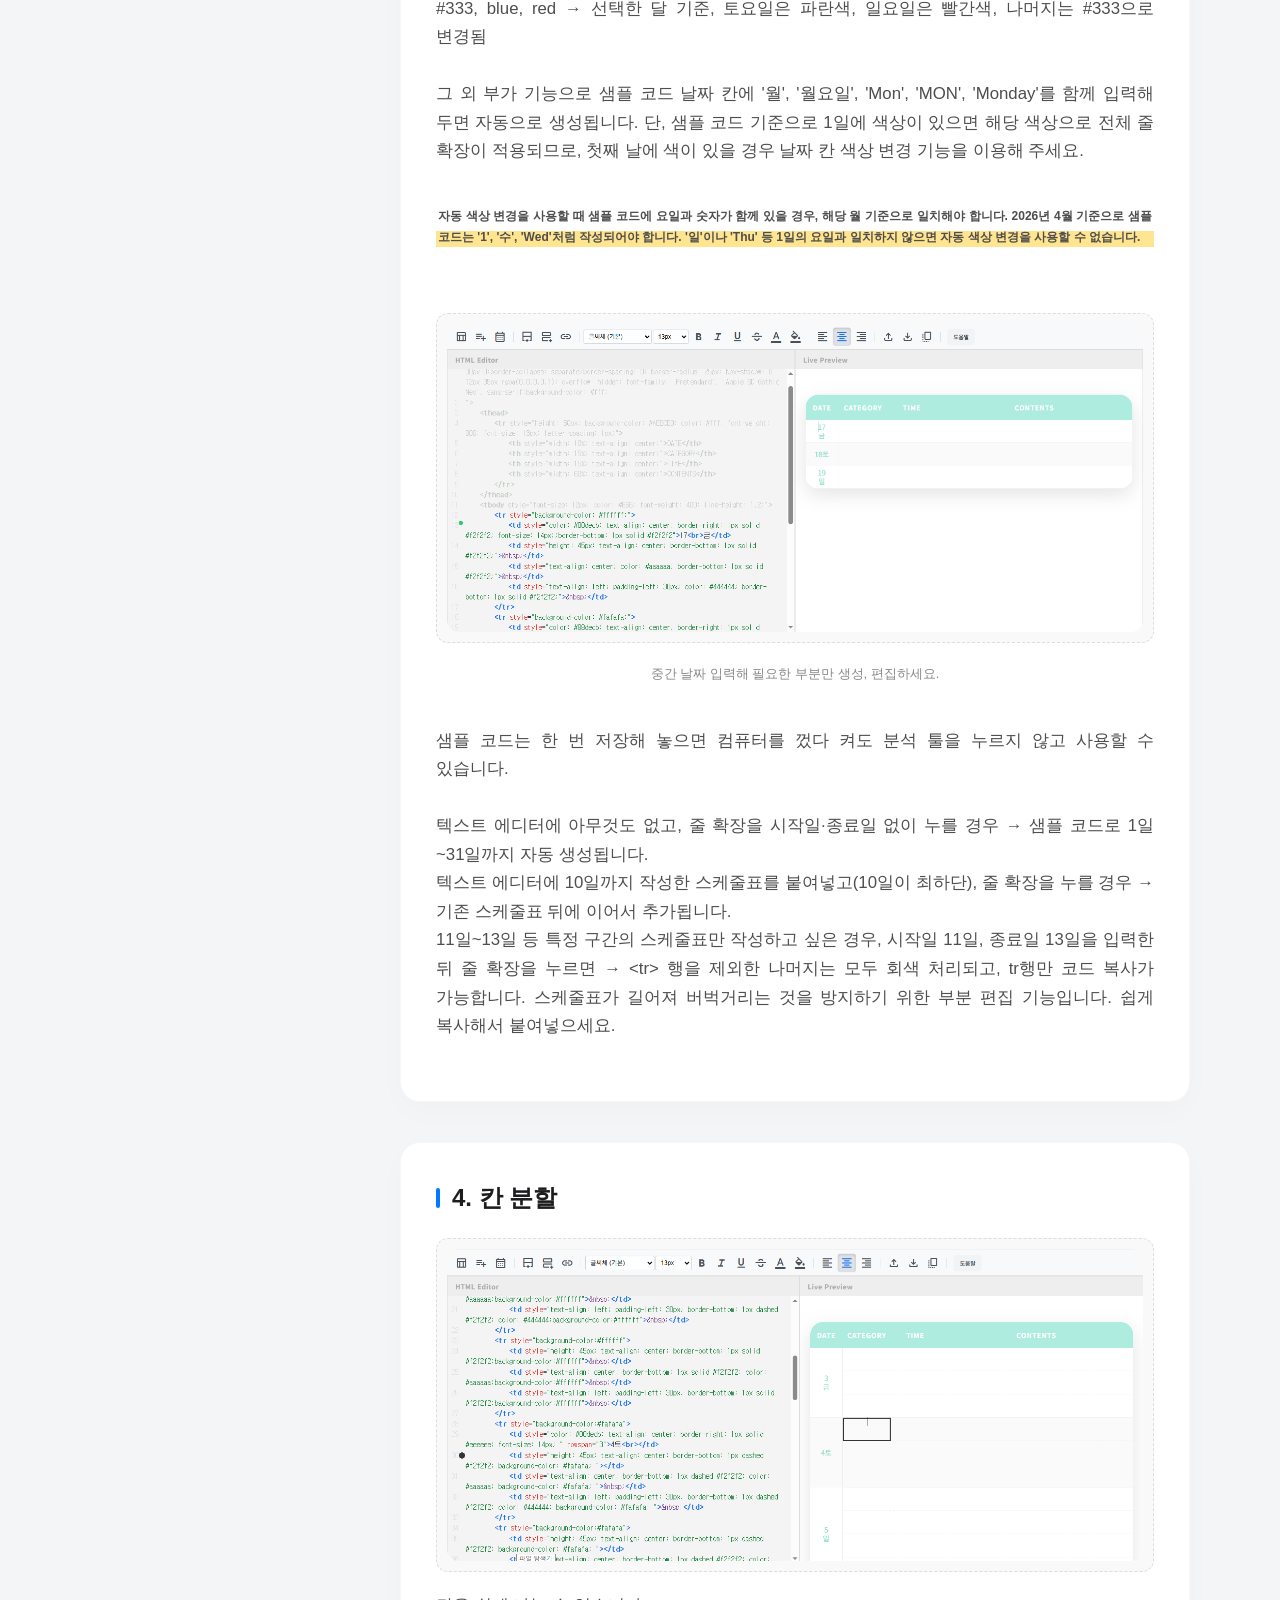
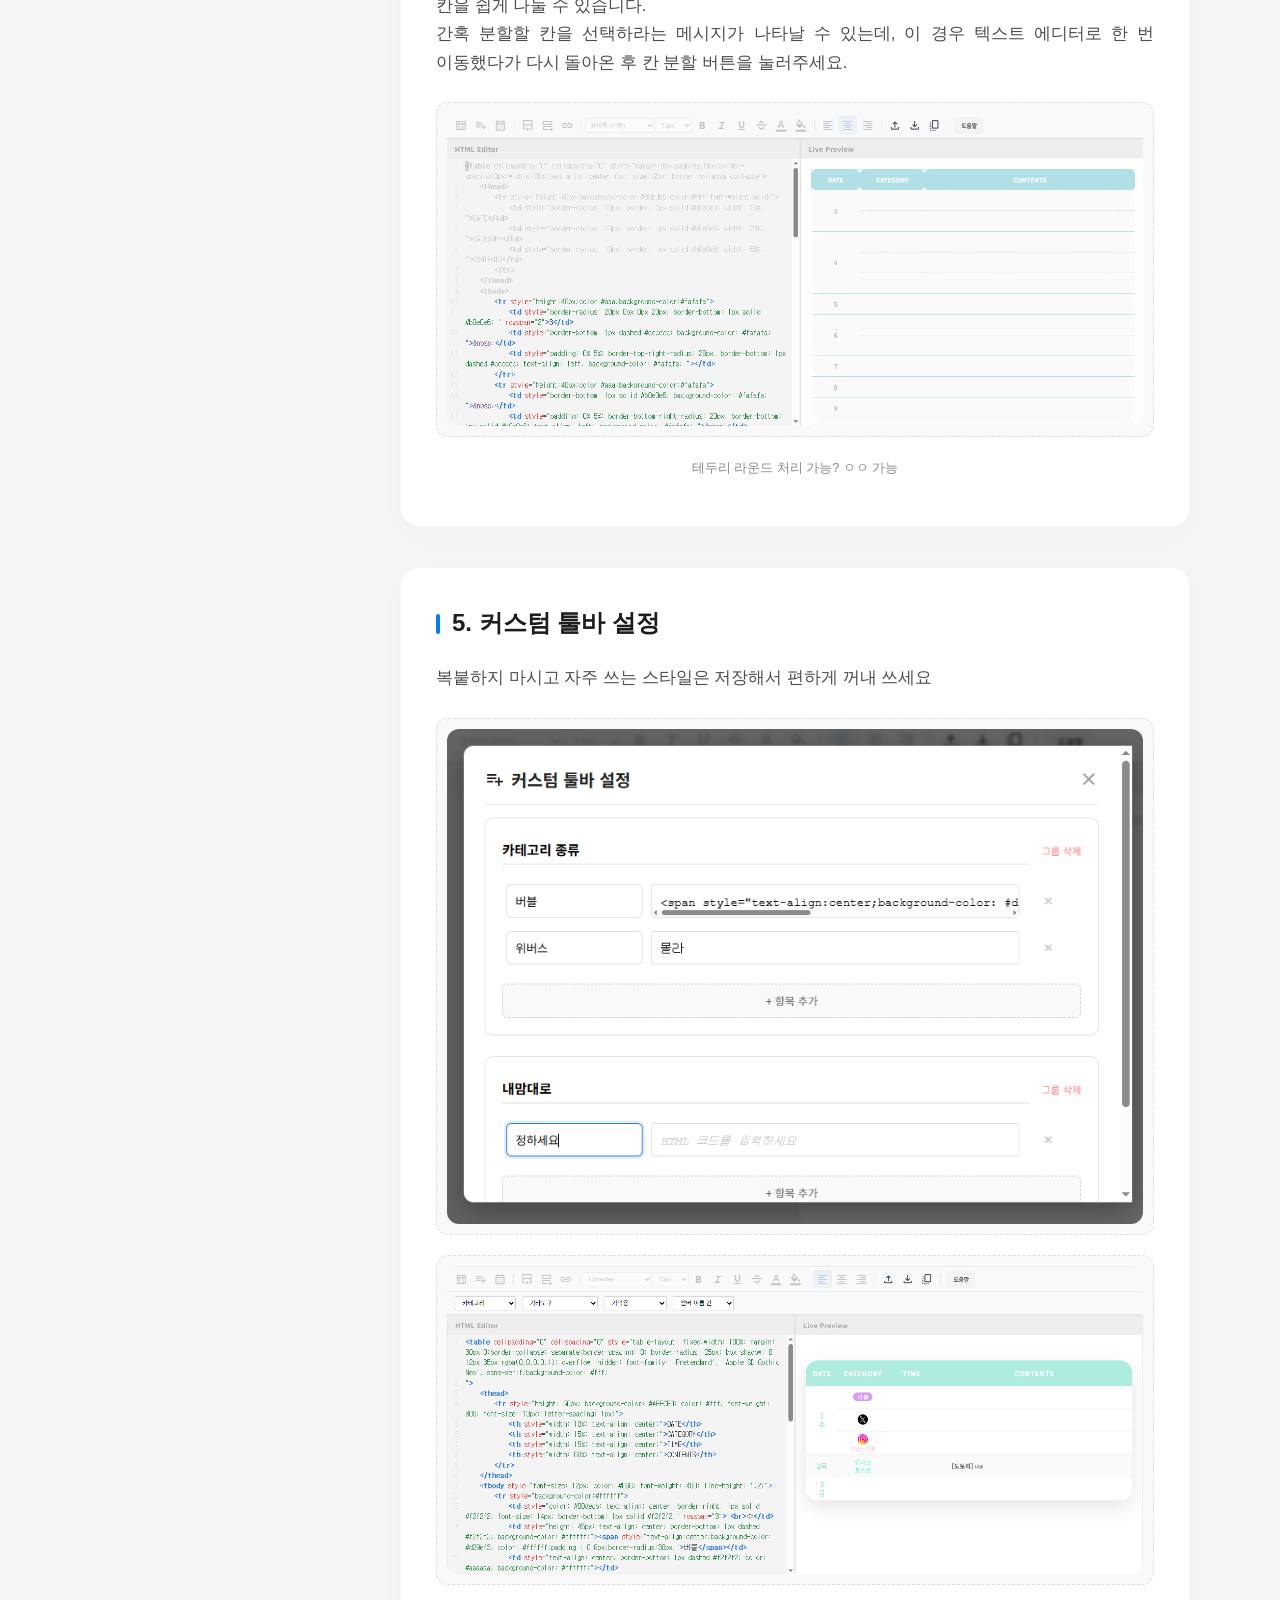
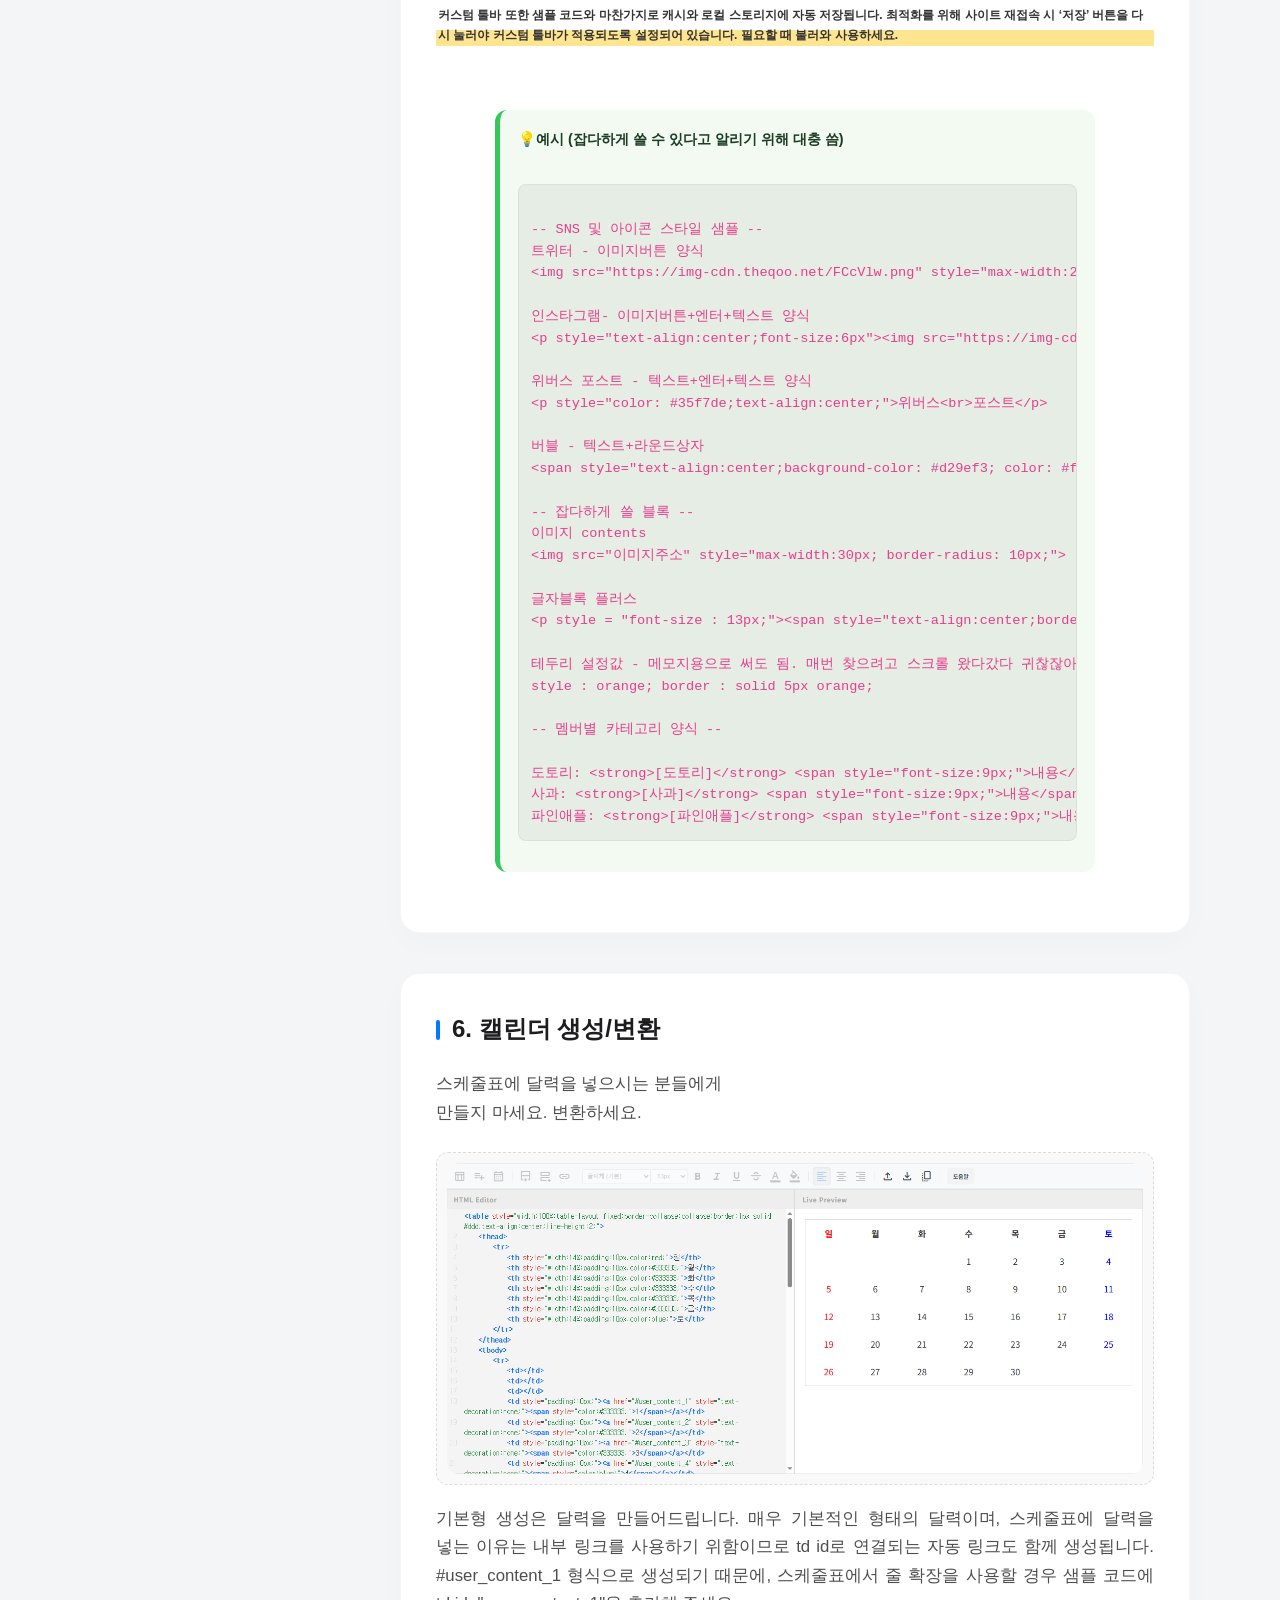
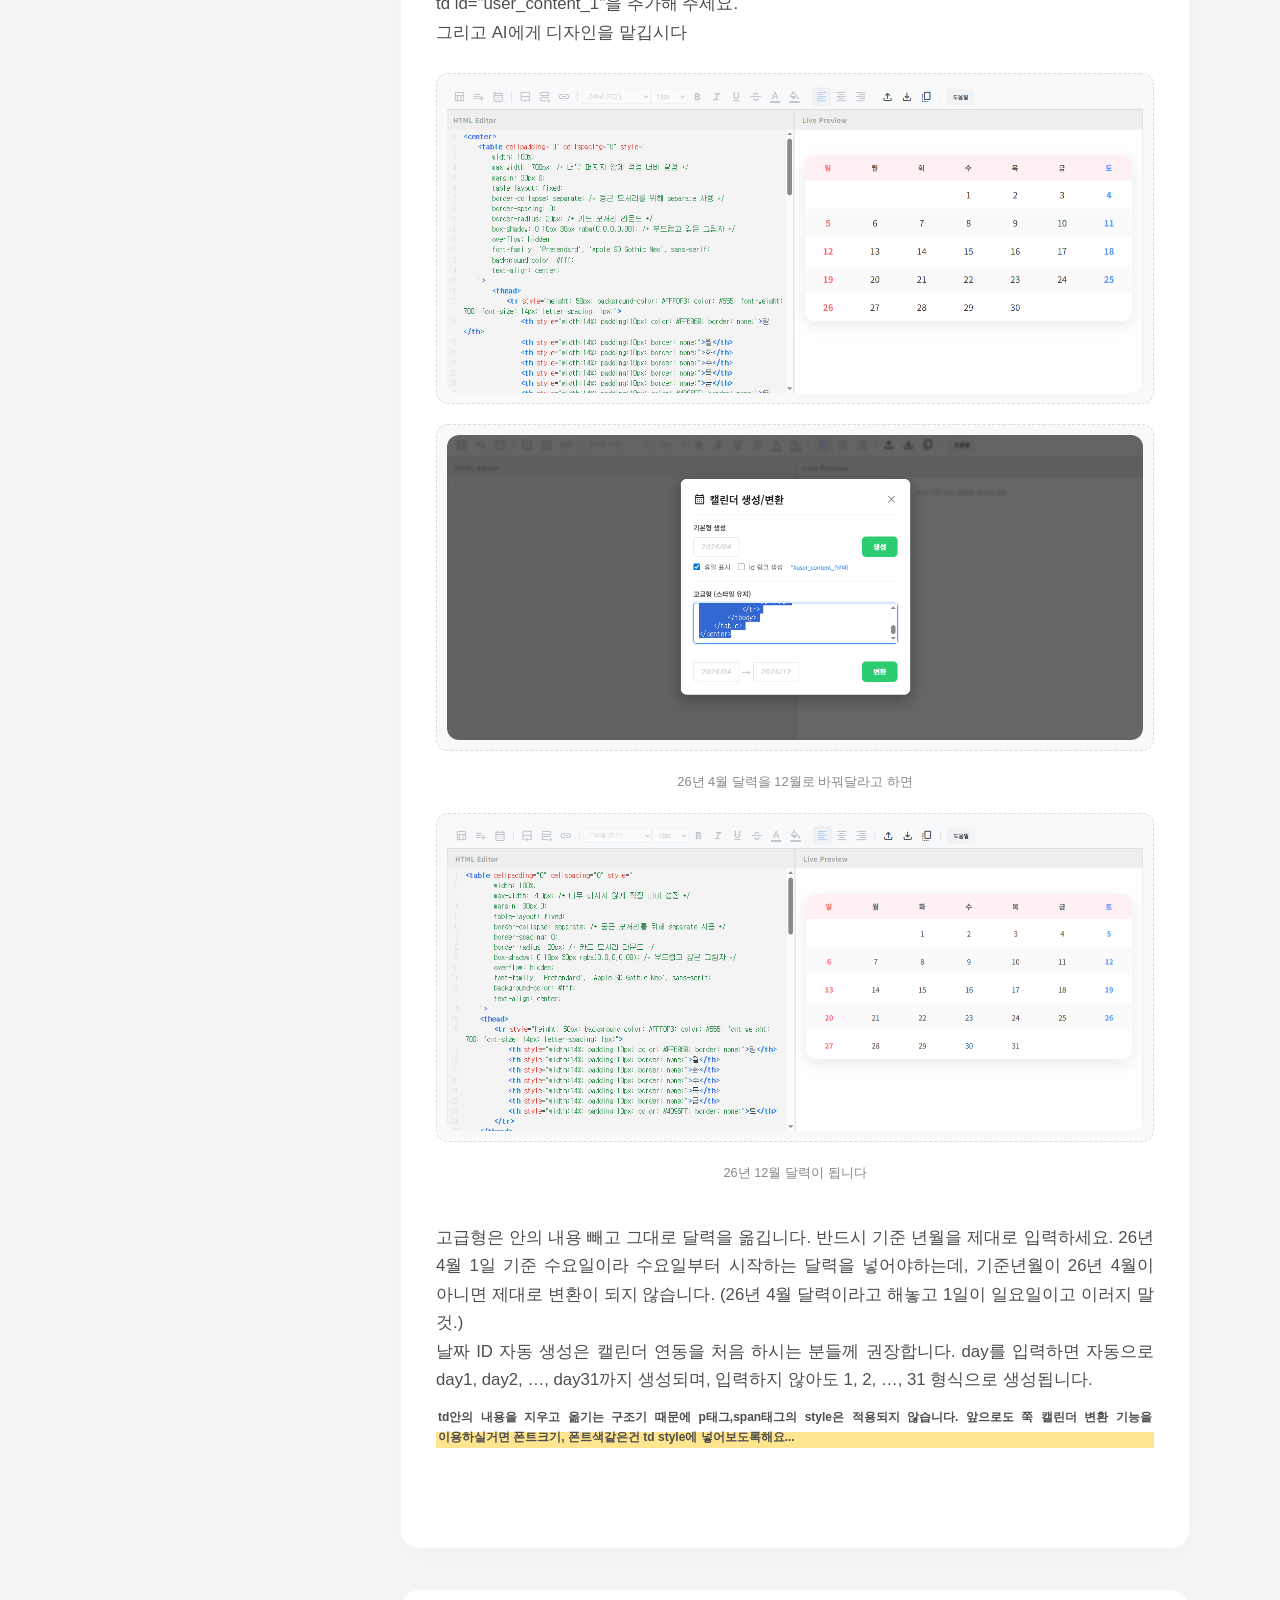
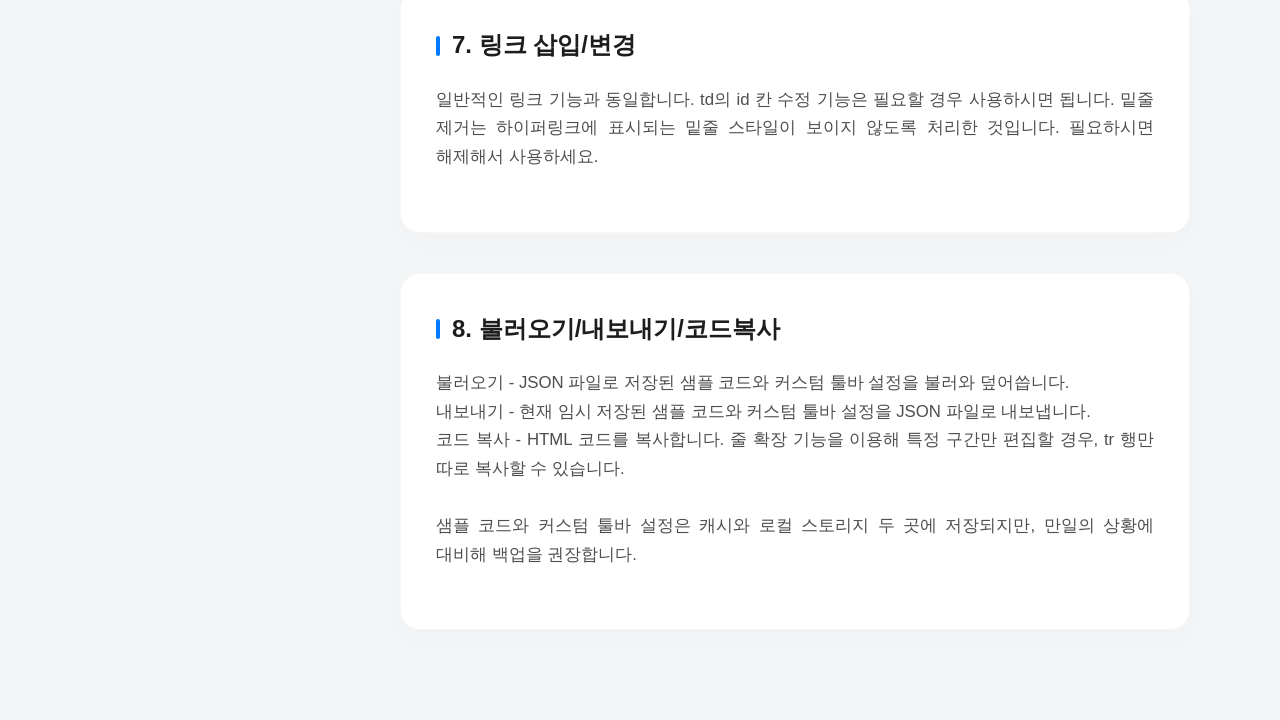
==== commit 0833cfe5: "Update index.html" ====
--- a/help/index.html
+++ b/help/index.html
@@ -5,6 +5,9 @@
     <meta name="viewport" content="width=device-width, initial-scale=1.0">
     <title>도움말</title>
     <style>
+		html {
+		    scroll-behavior: smooth;
+		}
         body {
             margin: 0;
             padding: 0;
@@ -239,6 +242,9 @@
             max-height: 220px;
             width: auto;
         }
+		.card h3 a:hover {
+		    color: #007aff !important;
+		}
 		
         @media (max-width: 768px) {
             .container { 
@@ -287,7 +293,7 @@
 
     <div class="container">
         <aside class="sidebar">
-            <nav class="toc">
+            <nav class="toc" id="toc">
                 <h4>목차</h4>
                 <ul>
                     <li><a href="#section1">1. 개요</a></li>
@@ -304,7 +310,7 @@
 
         <main class="main-content">
             <section id="section1" class="card">
-                <h3>1. 개요</h3>
+                <h3><a href="#toc" style="text-decoration: none; color: inherit; cursor: pointer;">1. 개요</a></h3>
                 <div class="description">
                     이 웹에디터는 스케줄표를 쉽게 작성하기 위해 만들어진 자동 확장/커스텀 보조 도구입니다.
                 </div>
@@ -330,7 +336,7 @@
             </section>
 
             <section id="section2" class="card">
-                <h3>2. 데이터 분석/적용</h3>
+                <h3><a href="#toc" style="text-decoration: none; color: inherit; cursor: pointer;">2. 데이터 분석/적용</a></h3>
                 <div class="image-box"><img src="images/3.png"></div>
                 <div class="description">
                     분석할 Table 양식을 붙여넣어 주세요. 자동 정제 기능이 있어 1일부터 31일까지 작성한 스케줄표를 넣어도 샘플 코드를 추출합니다. <br>
@@ -471,7 +477,7 @@
             </section>
 
             <section id="section3" class="card">
-                <h3>3. 줄 확장</h3>
+                <h3><a href="#toc" style="text-decoration: none; color: inherit; cursor: pointer;">3. 줄 확장</a></h3>
 				<div class="description">
                     분석된 샘플코드를 자동으로 불러와 1일부터 31일까지 만들어주는 기능입니다. 매월 바뀌는 스케줄표 디자인 바꾸기, 쉽게 버튼 하나로 해결하세요.<br><br>
                 </div>
@@ -501,7 +507,7 @@
             </section>
 			
 			<section id="section4" class="card">
-                <h3>4. 칸 분할</h3>
+                <h3><a href="#toc" style="text-decoration: none; color: inherit; cursor: pointer;">4. 칸 분할</a></h3>
                 <div class="image-box"><img src="images/10.png"></div>
                 <div class="description">
                     칸을 쉽게 나눌 수 있습니다.<br>
@@ -512,7 +518,7 @@
             </section>
 			
 			<section id="section5" class="card">
-                <h3>5. 커스텀 툴바 설정</h3>
+                <h3><a href="#toc" style="text-decoration: none; color: inherit; cursor: pointer;">5. 커스텀 툴바 설정</a></h3>
 				<div class="description">
                     복붙하지 마시고 자주 쓰는 스타일은 저장해서 편하게 꺼내 쓰세요 <br>
                 </div>
@@ -553,7 +559,7 @@
             </section>
 			
 			<section id="section6" class="card">
-                <h3>6. 캘린더 생성/변환</h3>
+                <h3><a href="#toc" style="text-decoration: none; color: inherit; cursor: pointer;">6. 캘린더 생성/변환</a></h3>
 				<div class="description">
                     스케줄표에 달력을 넣으시는 분들에게<br>
 					만들지 마세요. 변환하세요.<br>
@@ -570,19 +576,21 @@
 				<div class="image-box"><img src="images/17.png"></div>
 				<p class="caption">26년 12월 달력이 됩니다</p><br>
 				<div class="description">
-                    고급형은 안의 내용 빼고 그대로 달력을 옮깁니다. 반드시 기준 년월을 제대로 입력하세요. 26년 4월 1일 기준 수요일이라 수요일부터 시작하는 달력을 넣어야하는데, 기준년월이 26년 4월이 아니면 제대로 변환이 되지 않습니다. (26년 4월 달력이라고 해놓고 1일이 일요일이고 이러지 말 것.)
-                </div>
+                    고급형은 안의 내용 빼고 그대로 달력을 옮깁니다. 반드시 기준 년월을 제대로 입력하세요. 26년 4월 1일 기준 수요일이라 수요일부터 시작하는 달력을 넣어야하는데, 기준년월이 26년 4월이 아니면 제대로 변환이 되지 않습니다. (26년 4월 달력이라고 해놓고 1일이 일요일이고 이러지 말 것.)<br>
+					날짜 ID 자동 생성은 캘린더 연동을 처음 하시는 분들께 권장합니다. day를 입력하면 자동으로 day1, day2, …, day31까지 생성되며, 입력하지 않아도 1, 2, …, 31 형식으로 생성됩니다.<br>
+					<p class="highlight" style="font-size:12px;">td안의 내용을 지우고 옮기는 구조기 때문에 p태그,span태그의 style은 적용되지 않습니다. 앞으로도 쭉 캘린더 변환 기능을 이용하실거면 폰트크기, 폰트색같은건 td style에 넣어보도록해요...</p><br>
+				</div>
             </section>
 			
 			<section id="section7" class="card">
-                <h3>7. 링크 삽입/변경</h3>
+                <h3><a href="#toc" style="text-decoration: none; color: inherit; cursor: pointer;">7. 링크 삽입/변경</a></h3>
                 <div class="description">
                     일반적인 링크 기능과 동일합니다. td의 id 칸 수정 기능은 필요할 경우 사용하시면 됩니다. 밑줄 제거는 하이퍼링크에 표시되는 밑줄 스타일이 보이지 않도록 처리한 것입니다. 필요하시면 해제해서 사용하세요.
                 </div>
             </section>
 			
 			<section id="section8" class="card">
-                <h3>8. 불러오기/내보내기/코드복사</h3>
+                <h3><a href="#toc" style="text-decoration: none; color: inherit; cursor: pointer;">8. 불러오기/내보내기/코드복사</a></h3>
                 <div class="description">
                     불러오기 - JSON 파일로 저장된 샘플 코드와 커스텀 툴바 설정을 불러와 덮어씁니다.<br>
 					내보내기 - 현재 임시 저장된 샘플 코드와 커스텀 툴바 설정을 JSON 파일로 내보냅니다.<br>
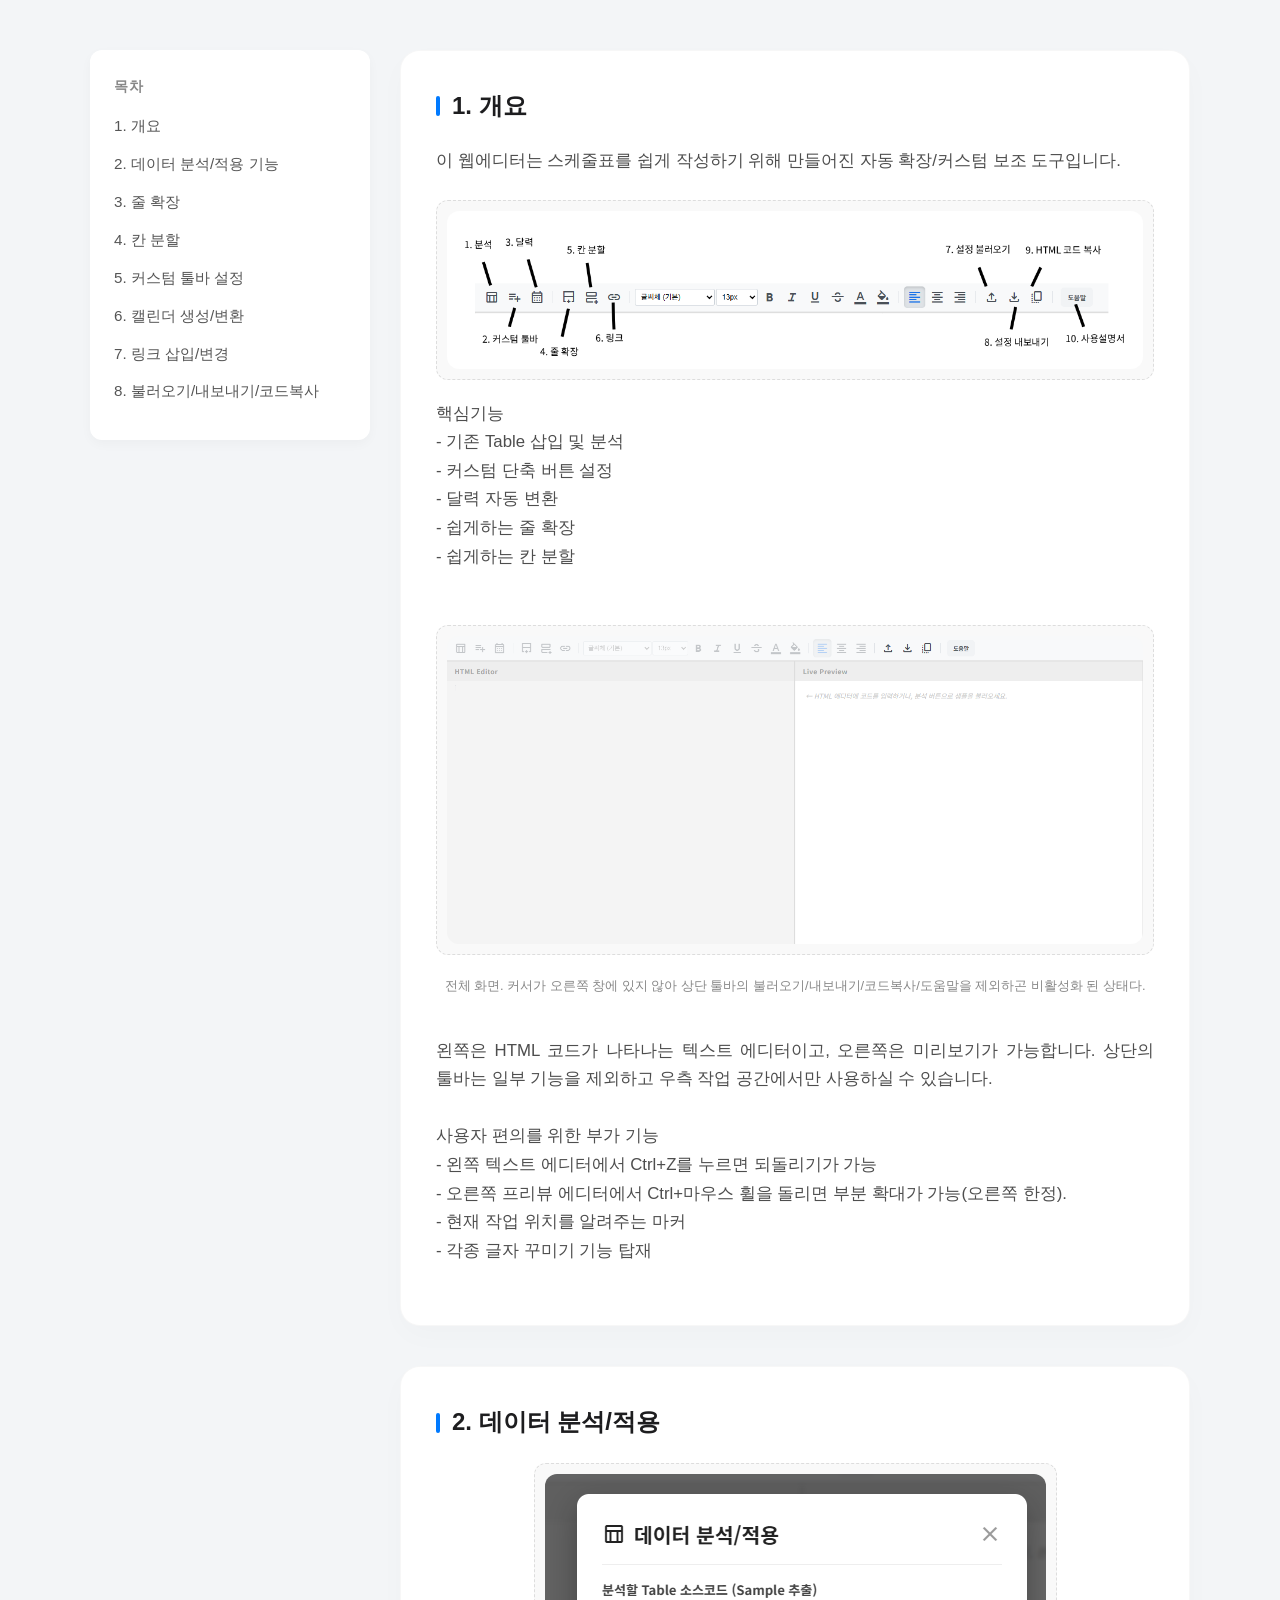
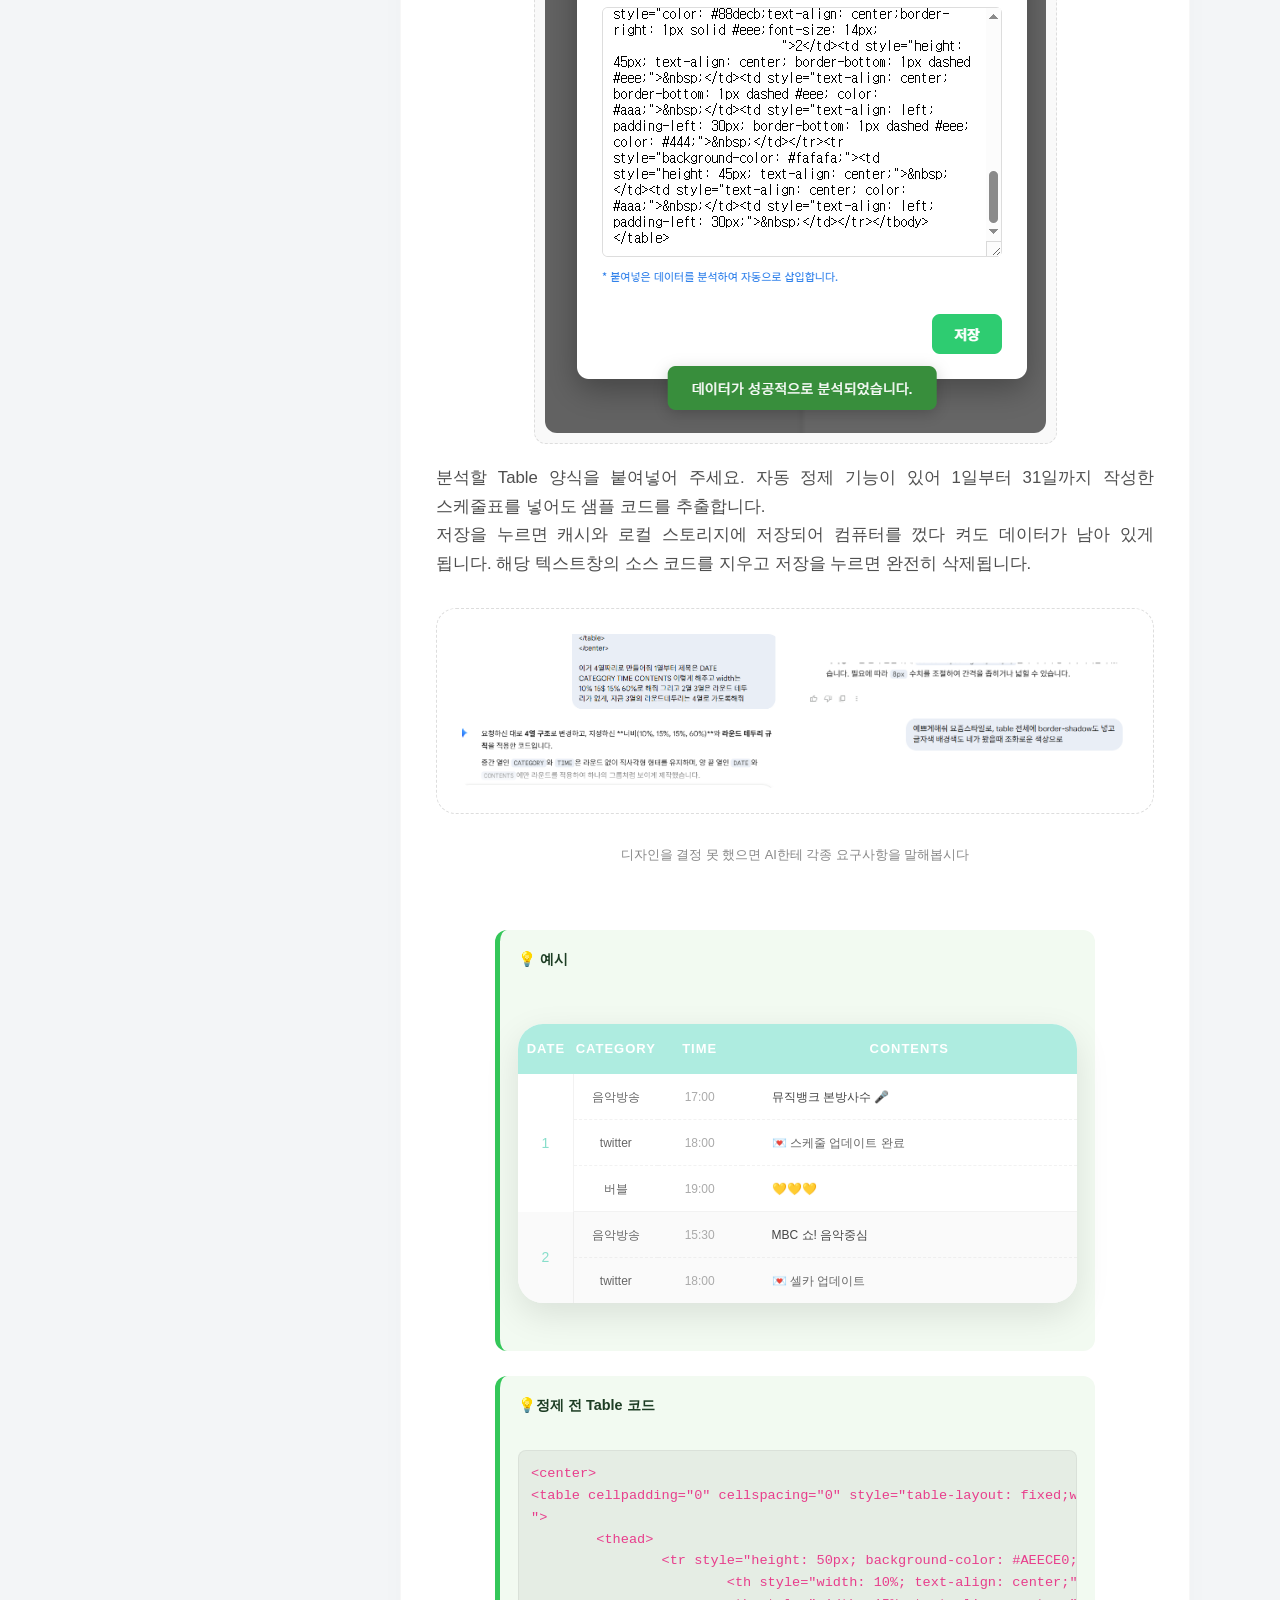
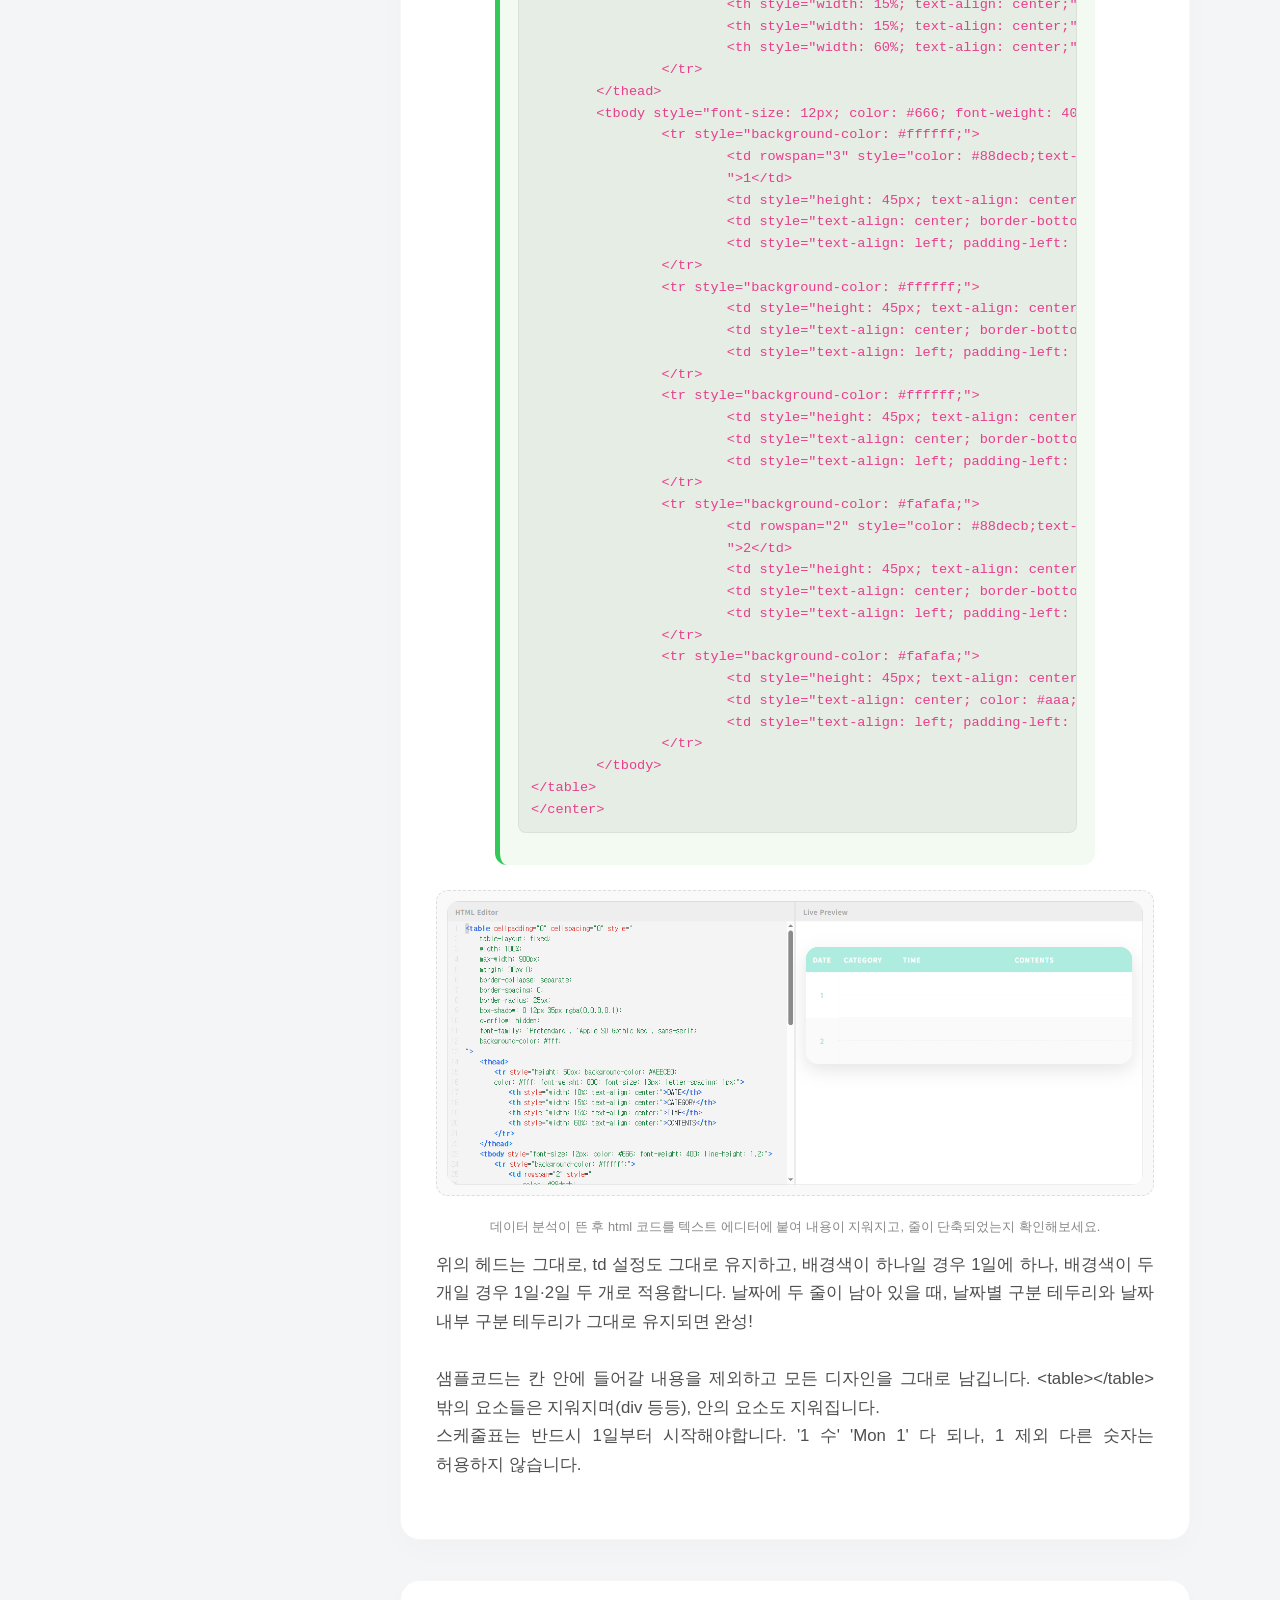
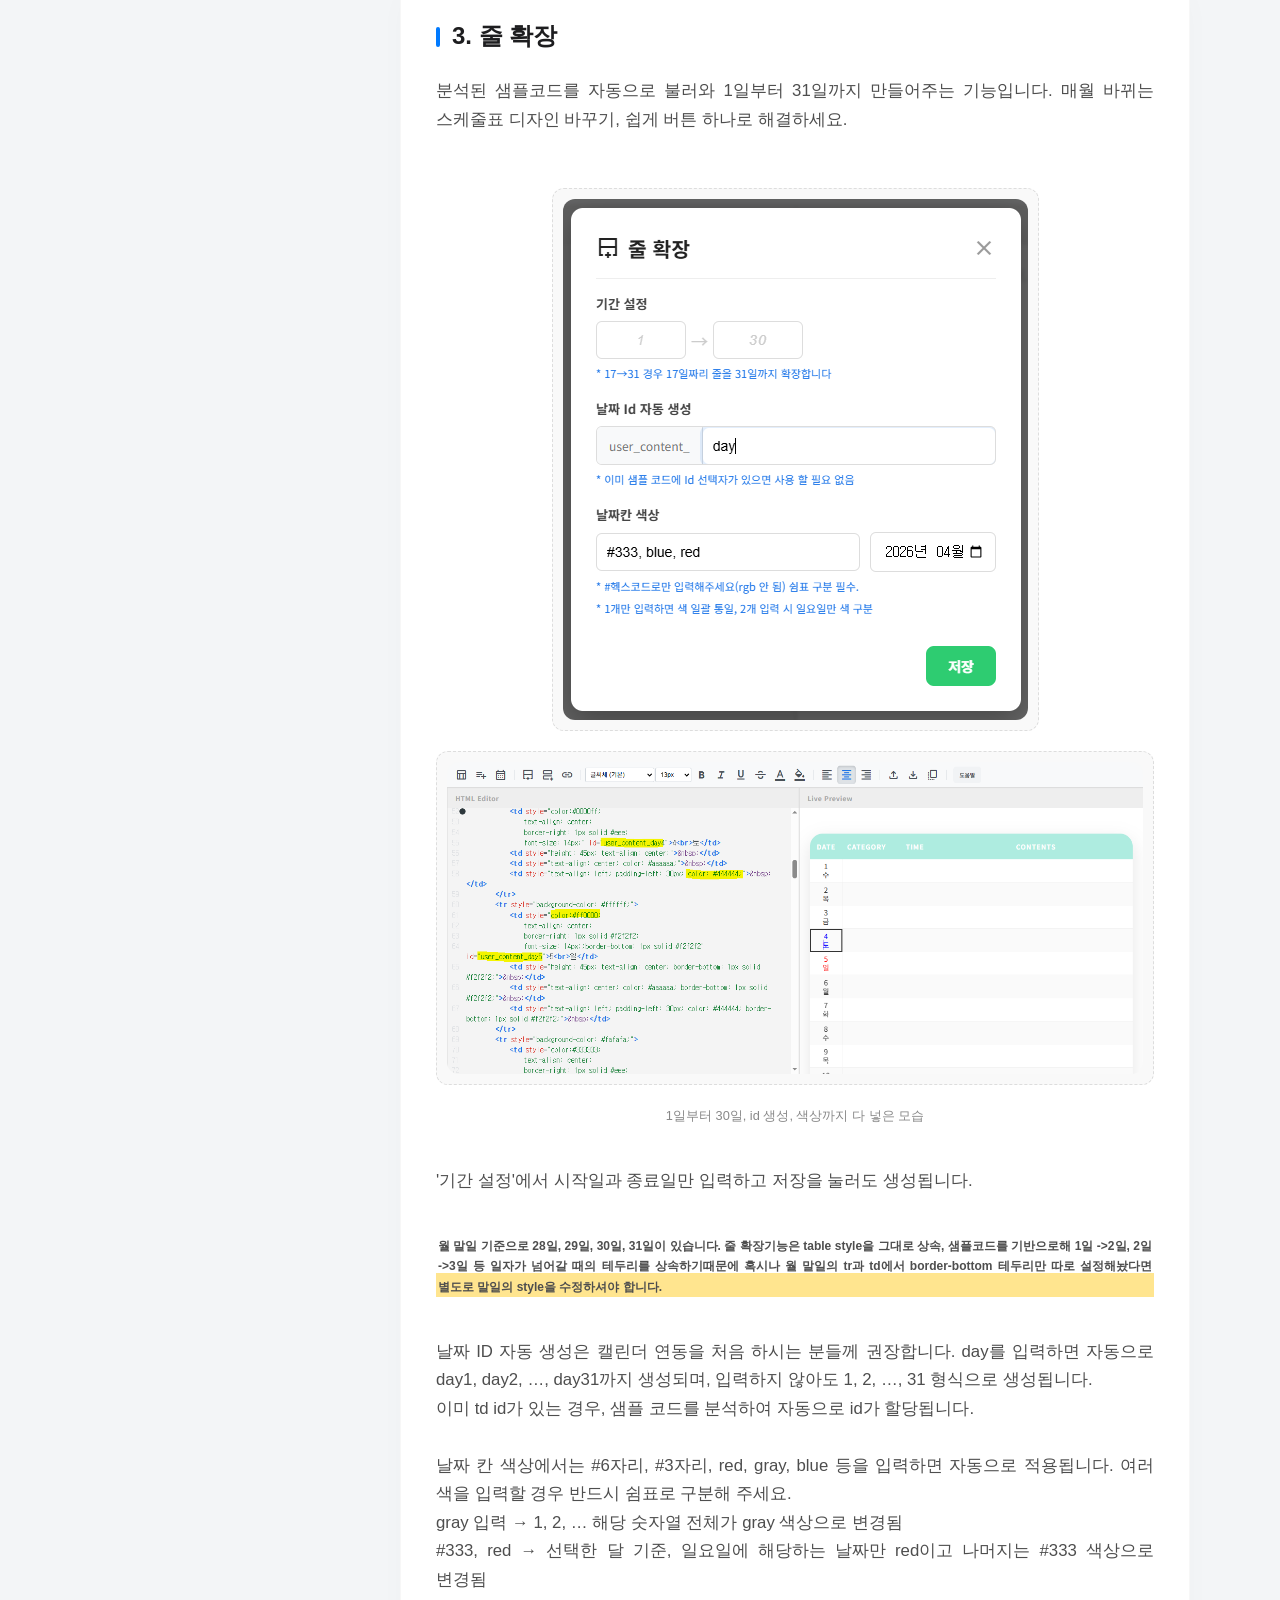
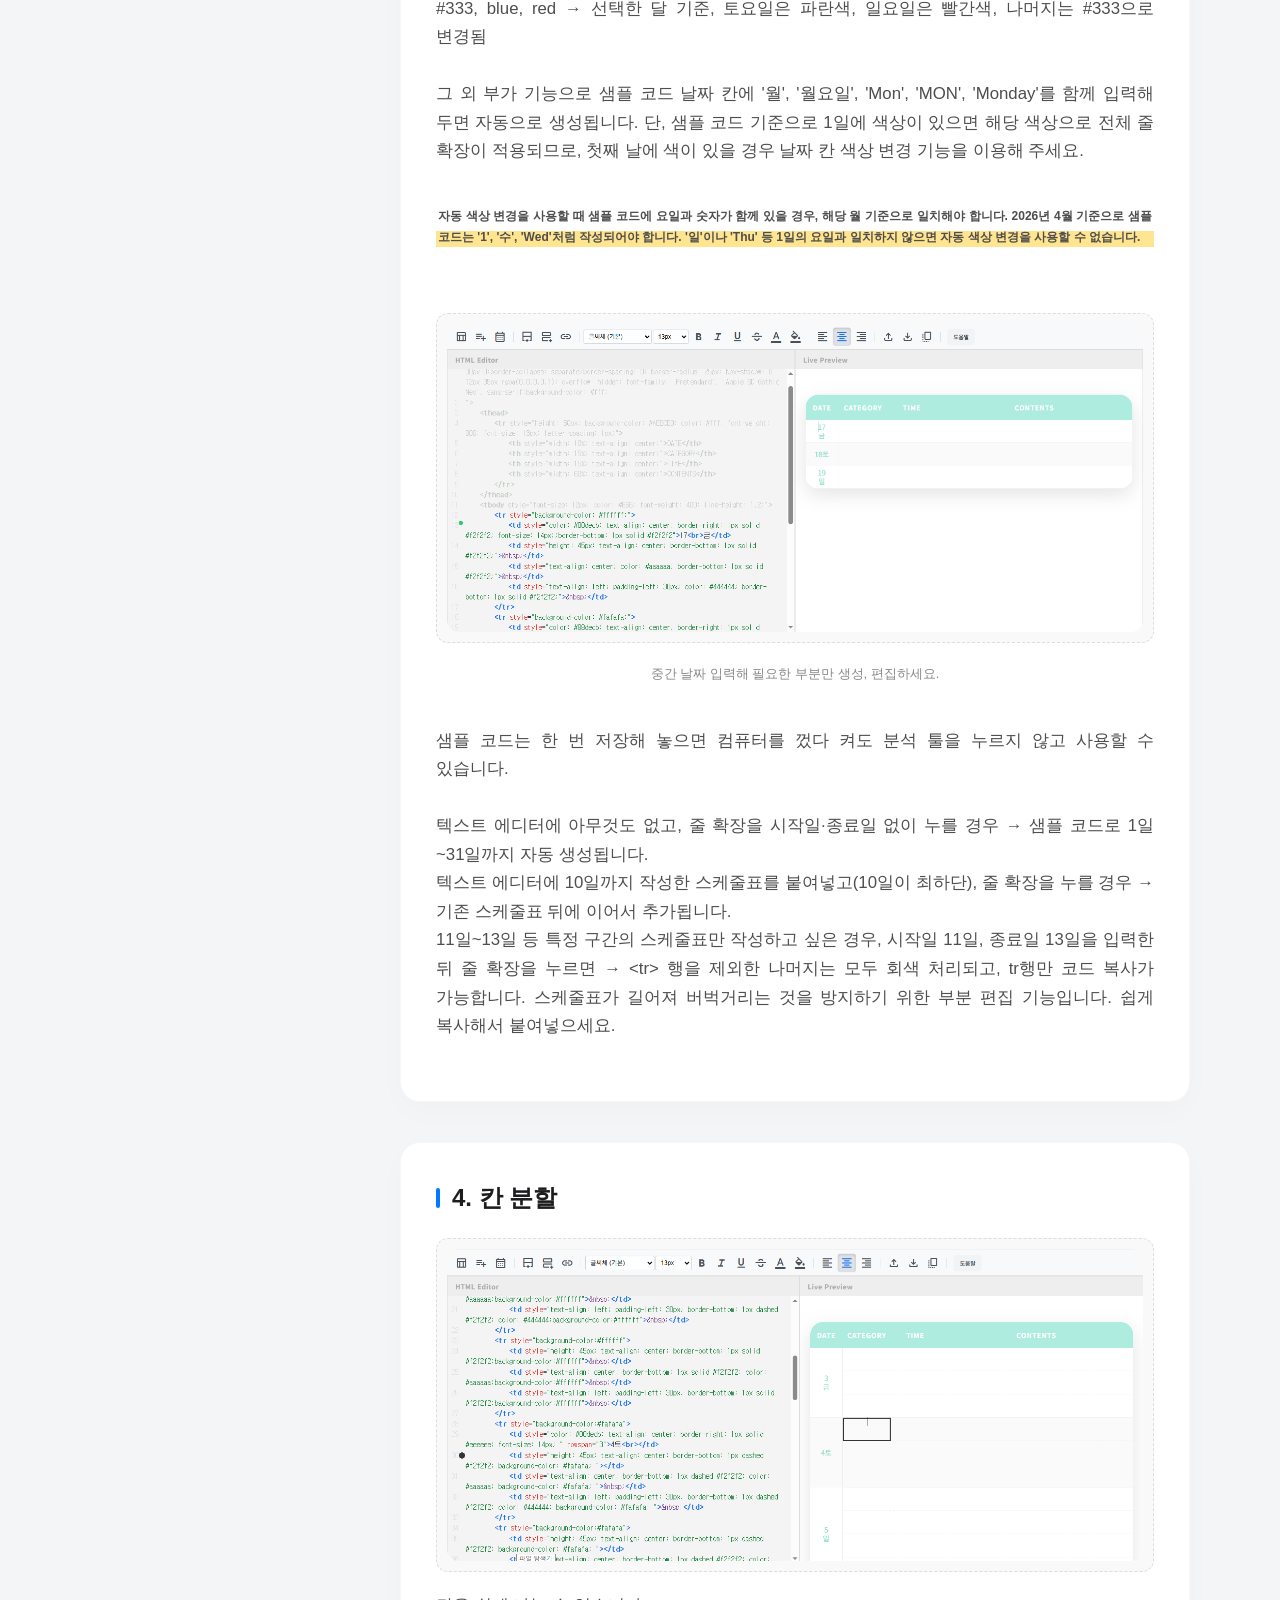
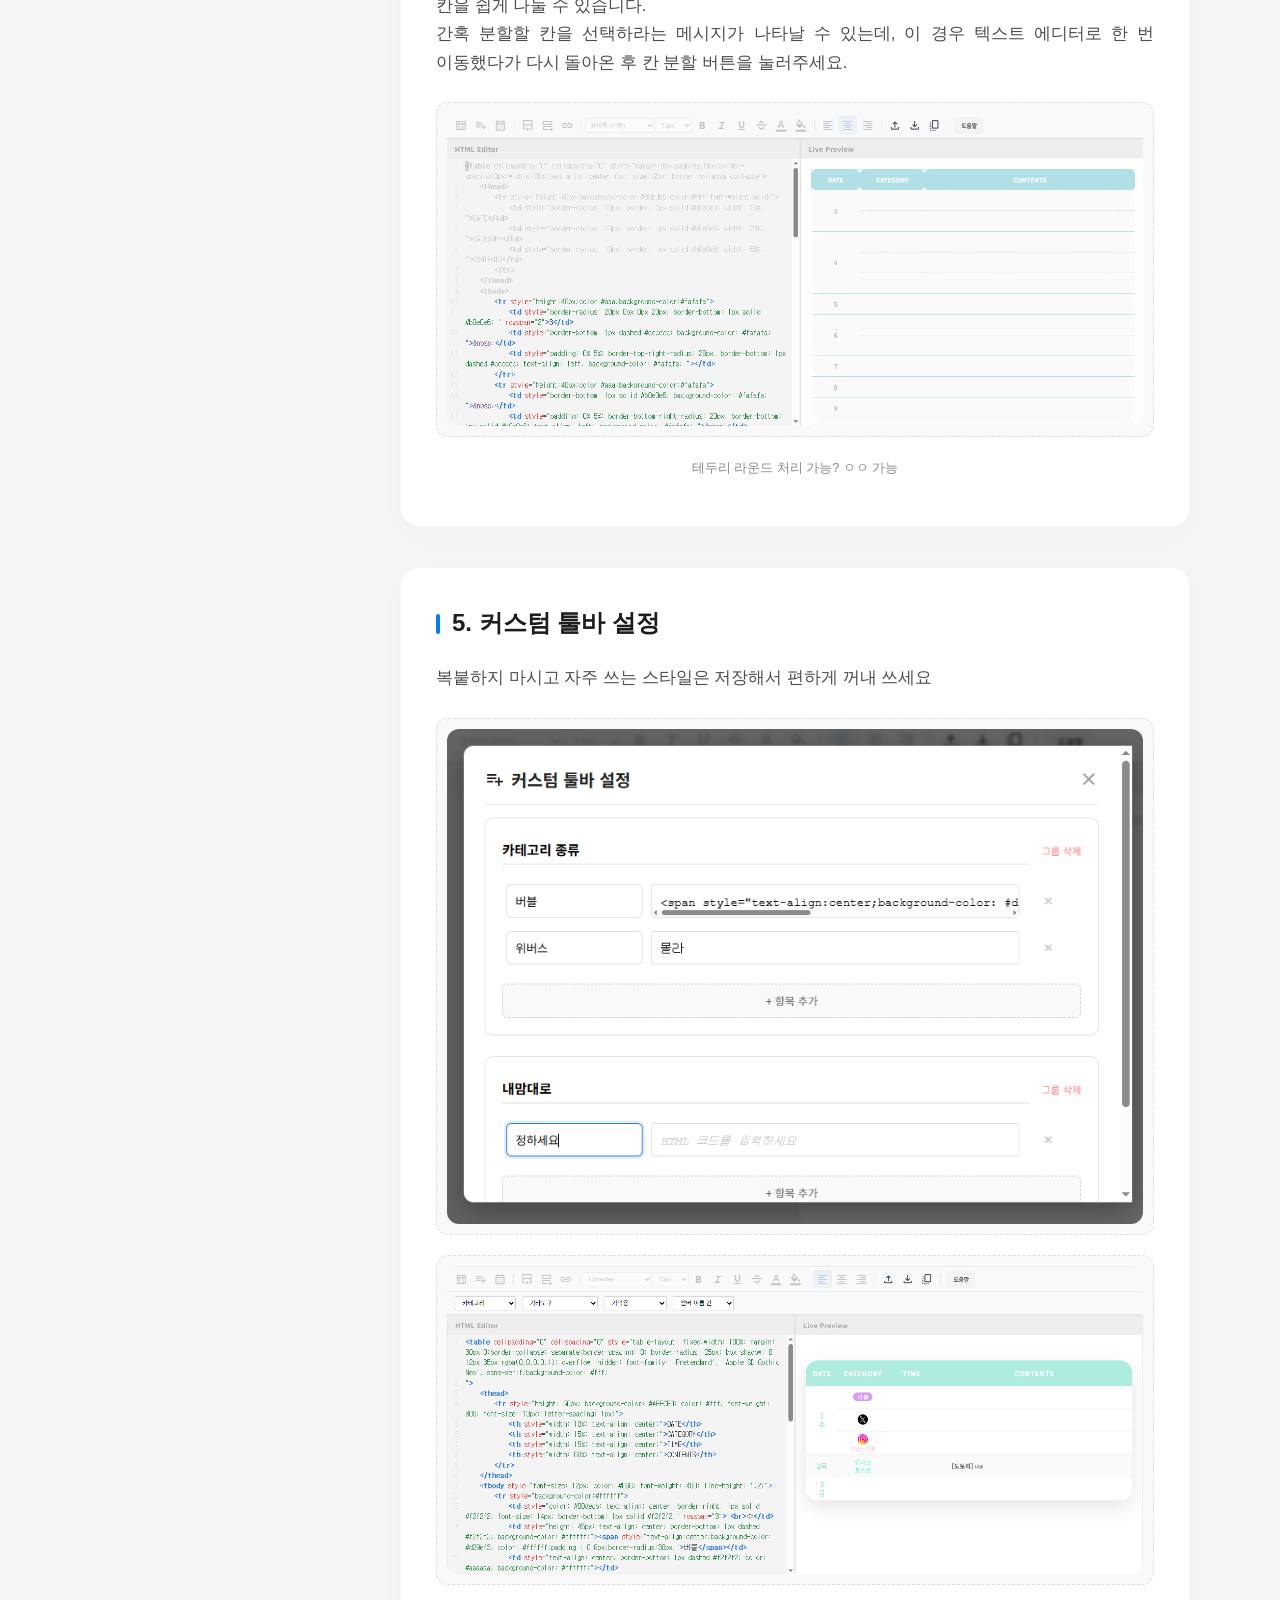
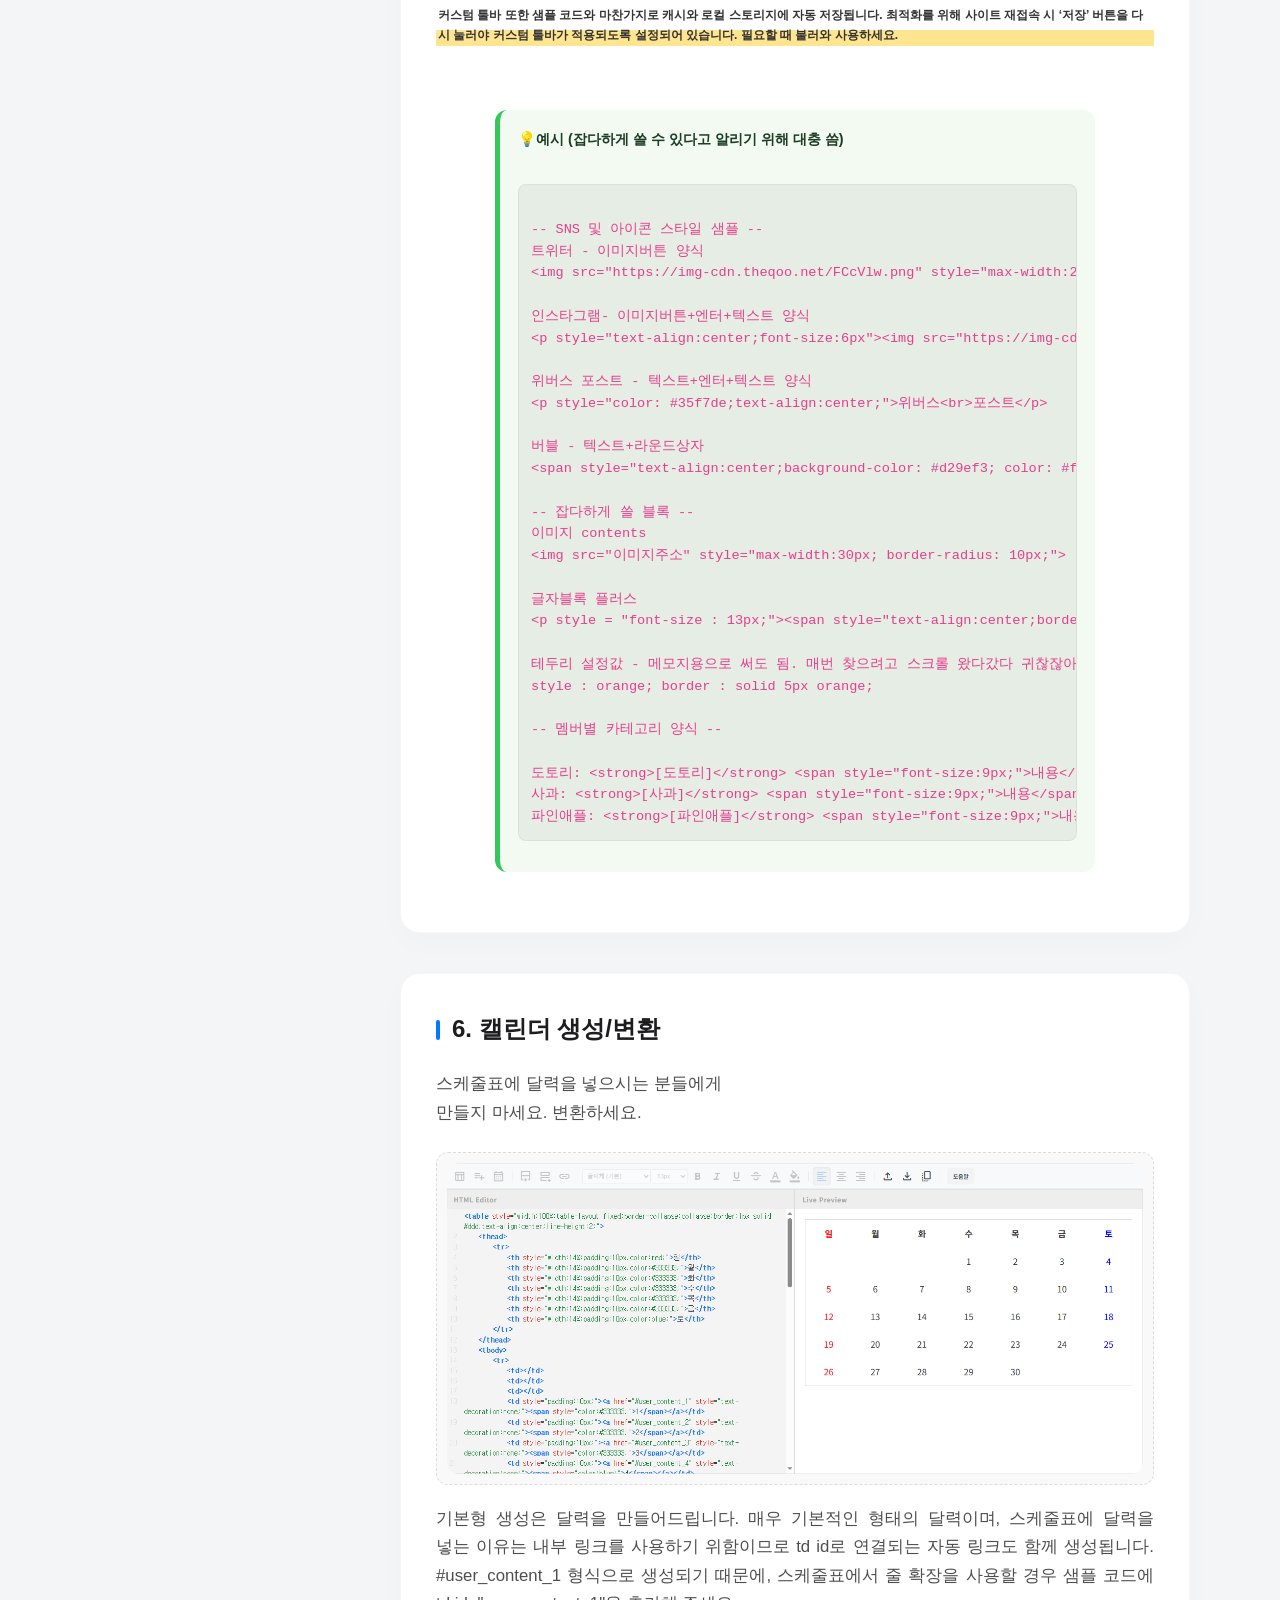
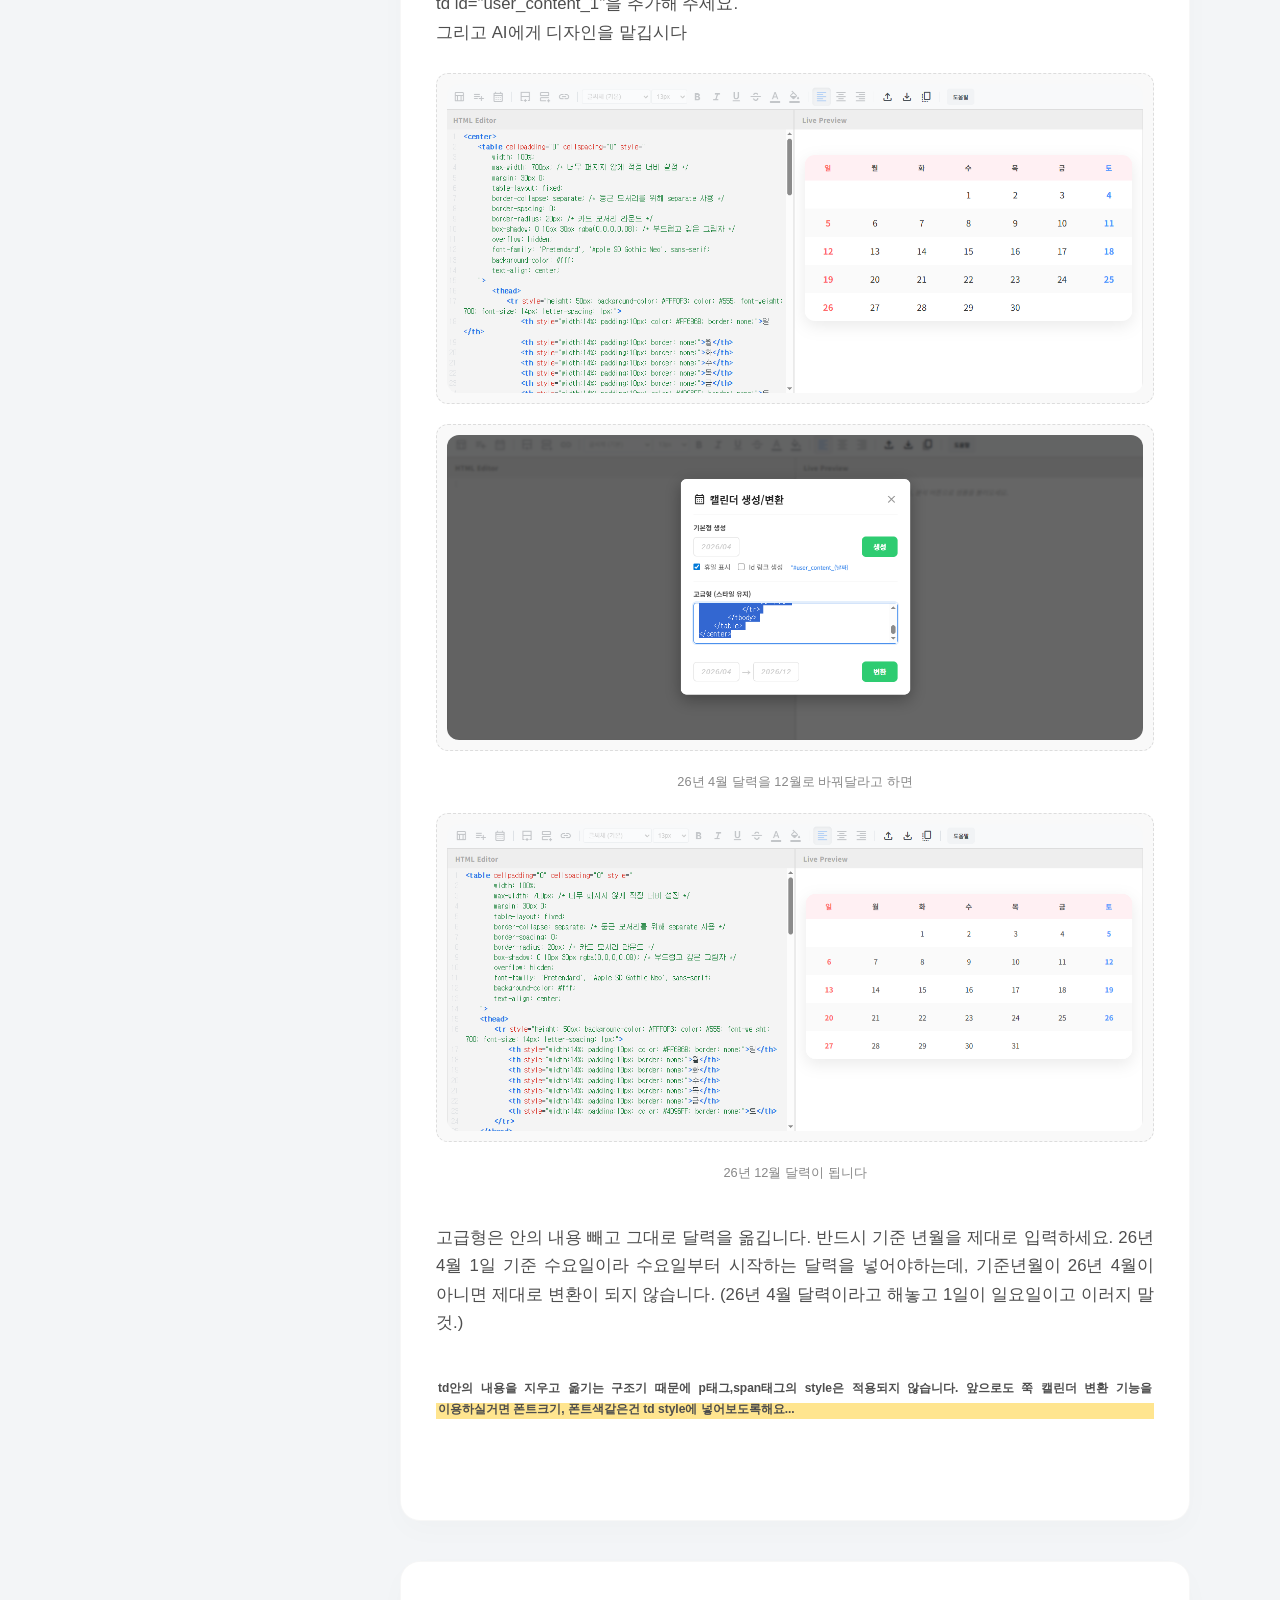
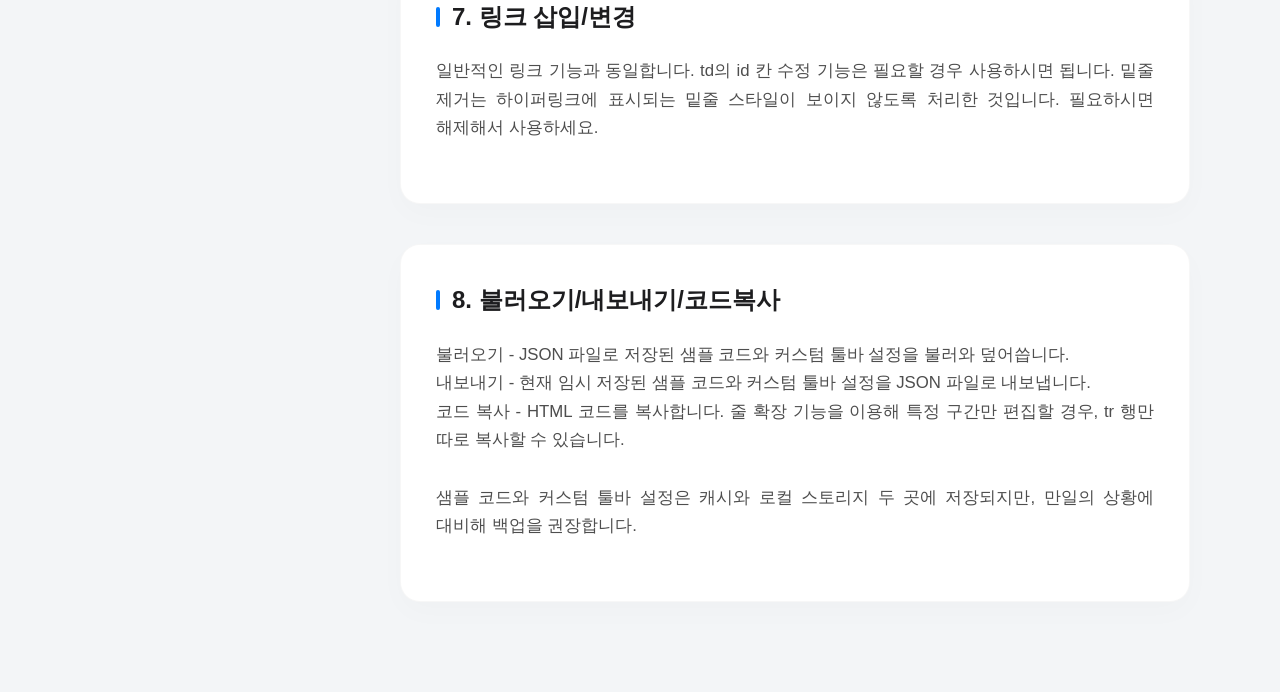
==== commit 36915156: "Update index.html" ====
--- a/help/index.html
+++ b/help/index.html
@@ -576,8 +576,7 @@
 				<div class="image-box"><img src="images/17.png"></div>
 				<p class="caption">26년 12월 달력이 됩니다</p><br>
 				<div class="description">
-                    고급형은 안의 내용 빼고 그대로 달력을 옮깁니다. 반드시 기준 년월을 제대로 입력하세요. 26년 4월 1일 기준 수요일이라 수요일부터 시작하는 달력을 넣어야하는데, 기준년월이 26년 4월이 아니면 제대로 변환이 되지 않습니다. (26년 4월 달력이라고 해놓고 1일이 일요일이고 이러지 말 것.)<br>
-					날짜 ID 자동 생성은 캘린더 연동을 처음 하시는 분들께 권장합니다. day를 입력하면 자동으로 day1, day2, …, day31까지 생성되며, 입력하지 않아도 1, 2, …, 31 형식으로 생성됩니다.<br>
+                    고급형은 안의 내용 빼고 그대로 달력을 옮깁니다. 반드시 기준 년월을 제대로 입력하세요. 26년 4월 1일 기준 수요일이라 수요일부터 시작하는 달력을 넣어야하는데, 기준년월이 26년 4월이 아니면 제대로 변환이 되지 않습니다. (26년 4월 달력이라고 해놓고 1일이 일요일이고 이러지 말 것.)<br><br>
 					<p class="highlight" style="font-size:12px;">td안의 내용을 지우고 옮기는 구조기 때문에 p태그,span태그의 style은 적용되지 않습니다. 앞으로도 쭉 캘린더 변환 기능을 이용하실거면 폰트크기, 폰트색같은건 td style에 넣어보도록해요...</p><br>
 				</div>
             </section>
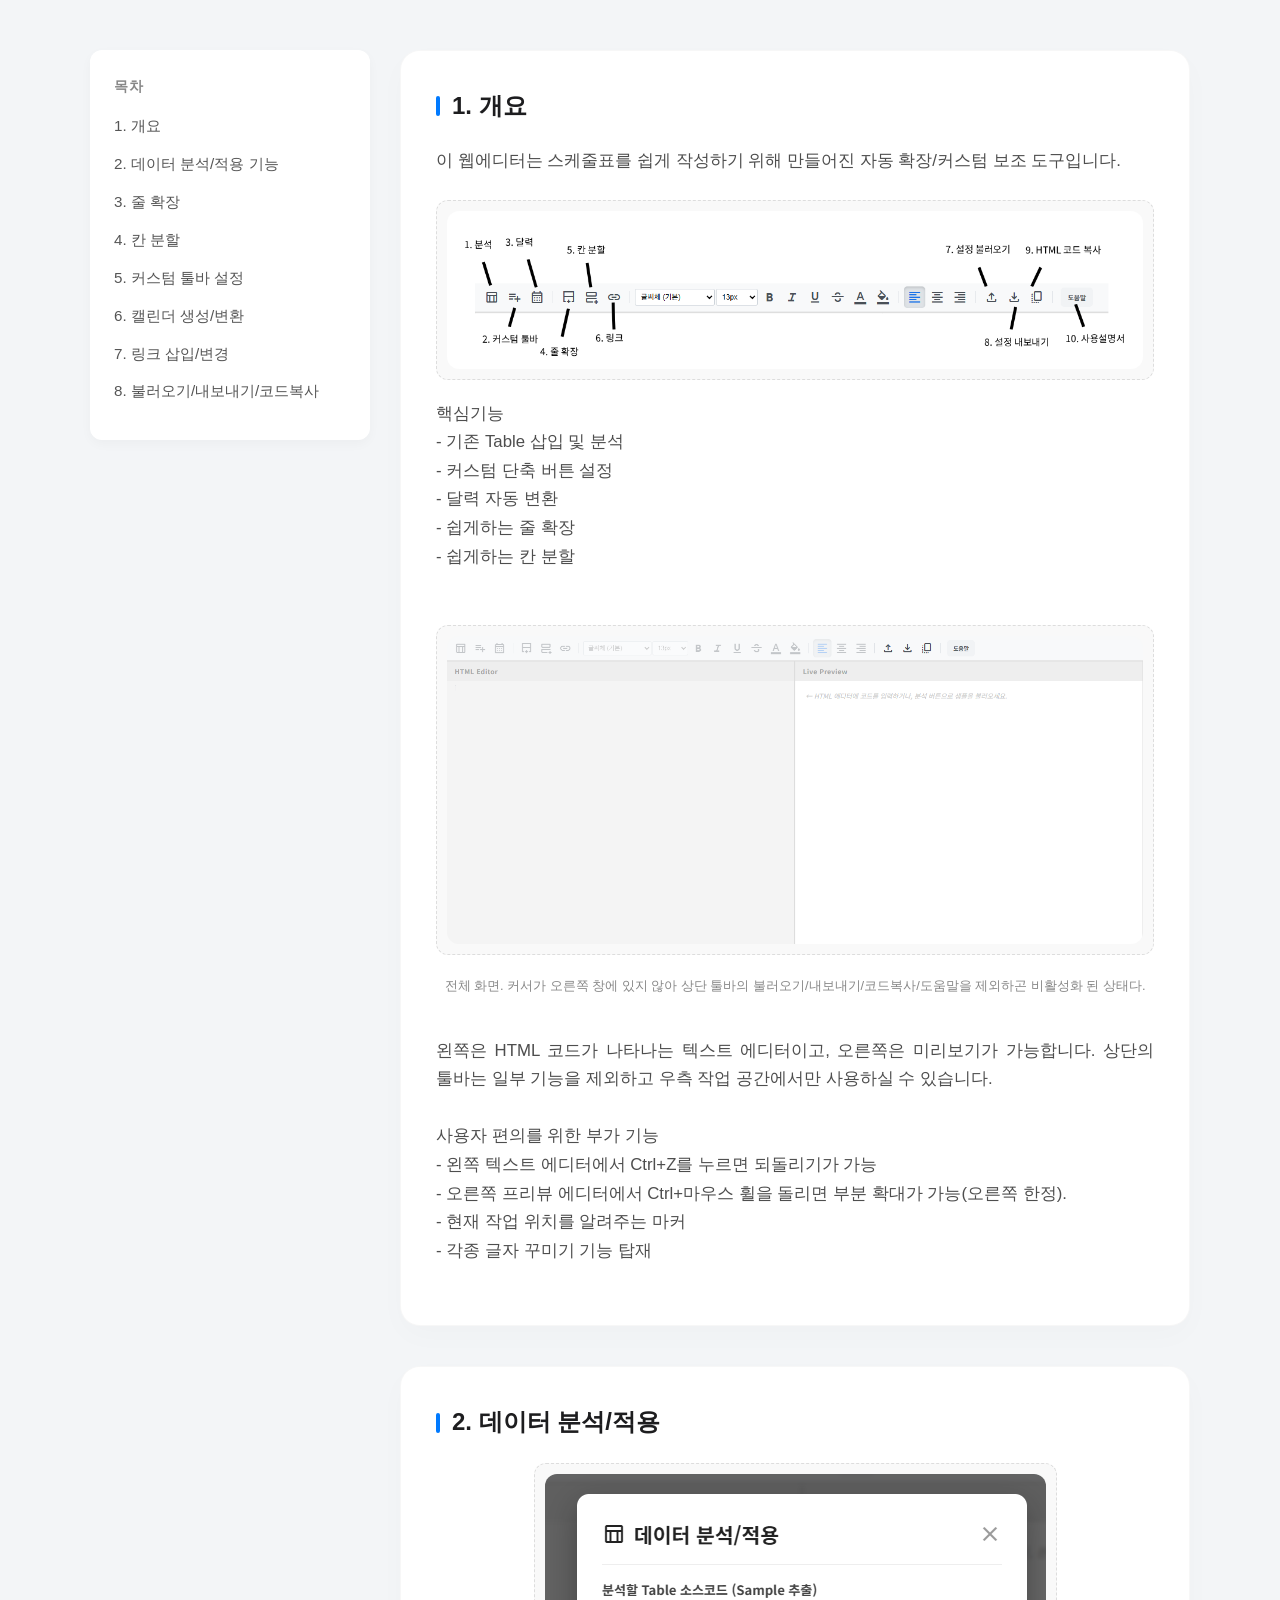
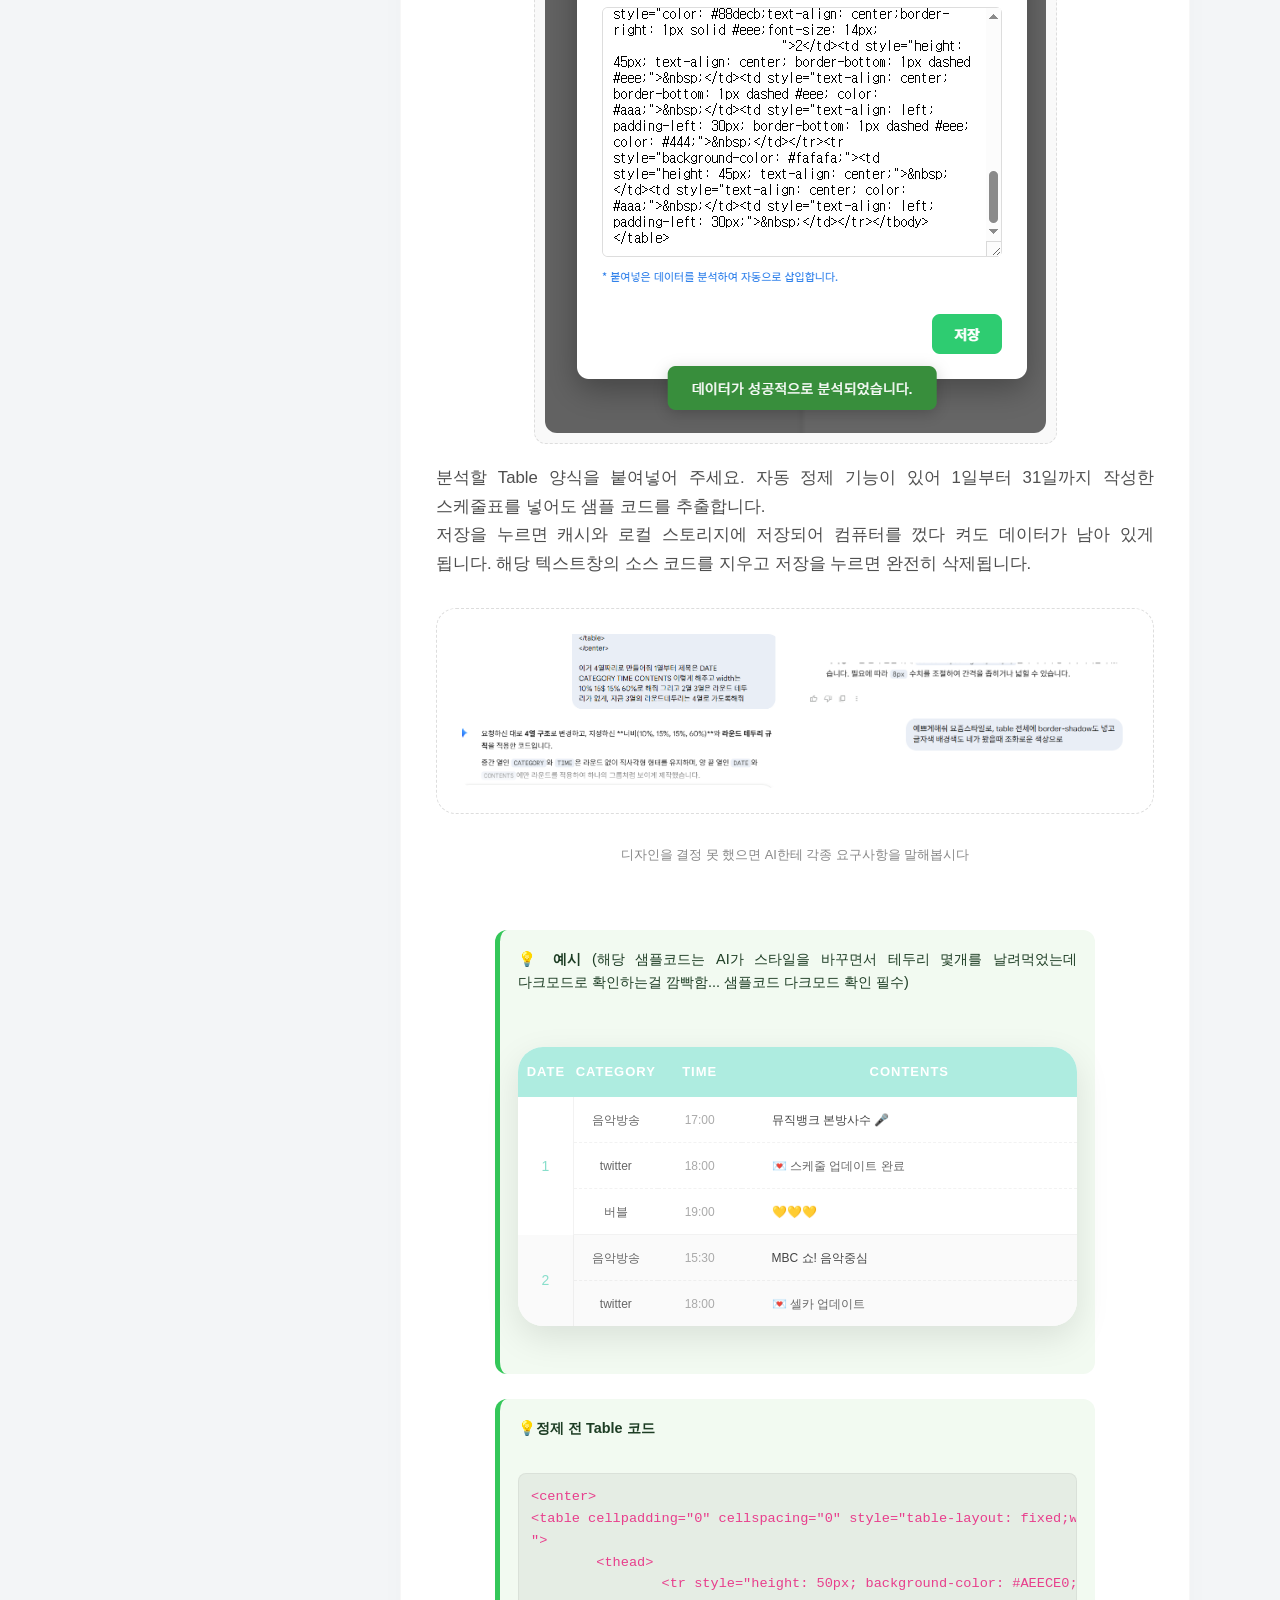
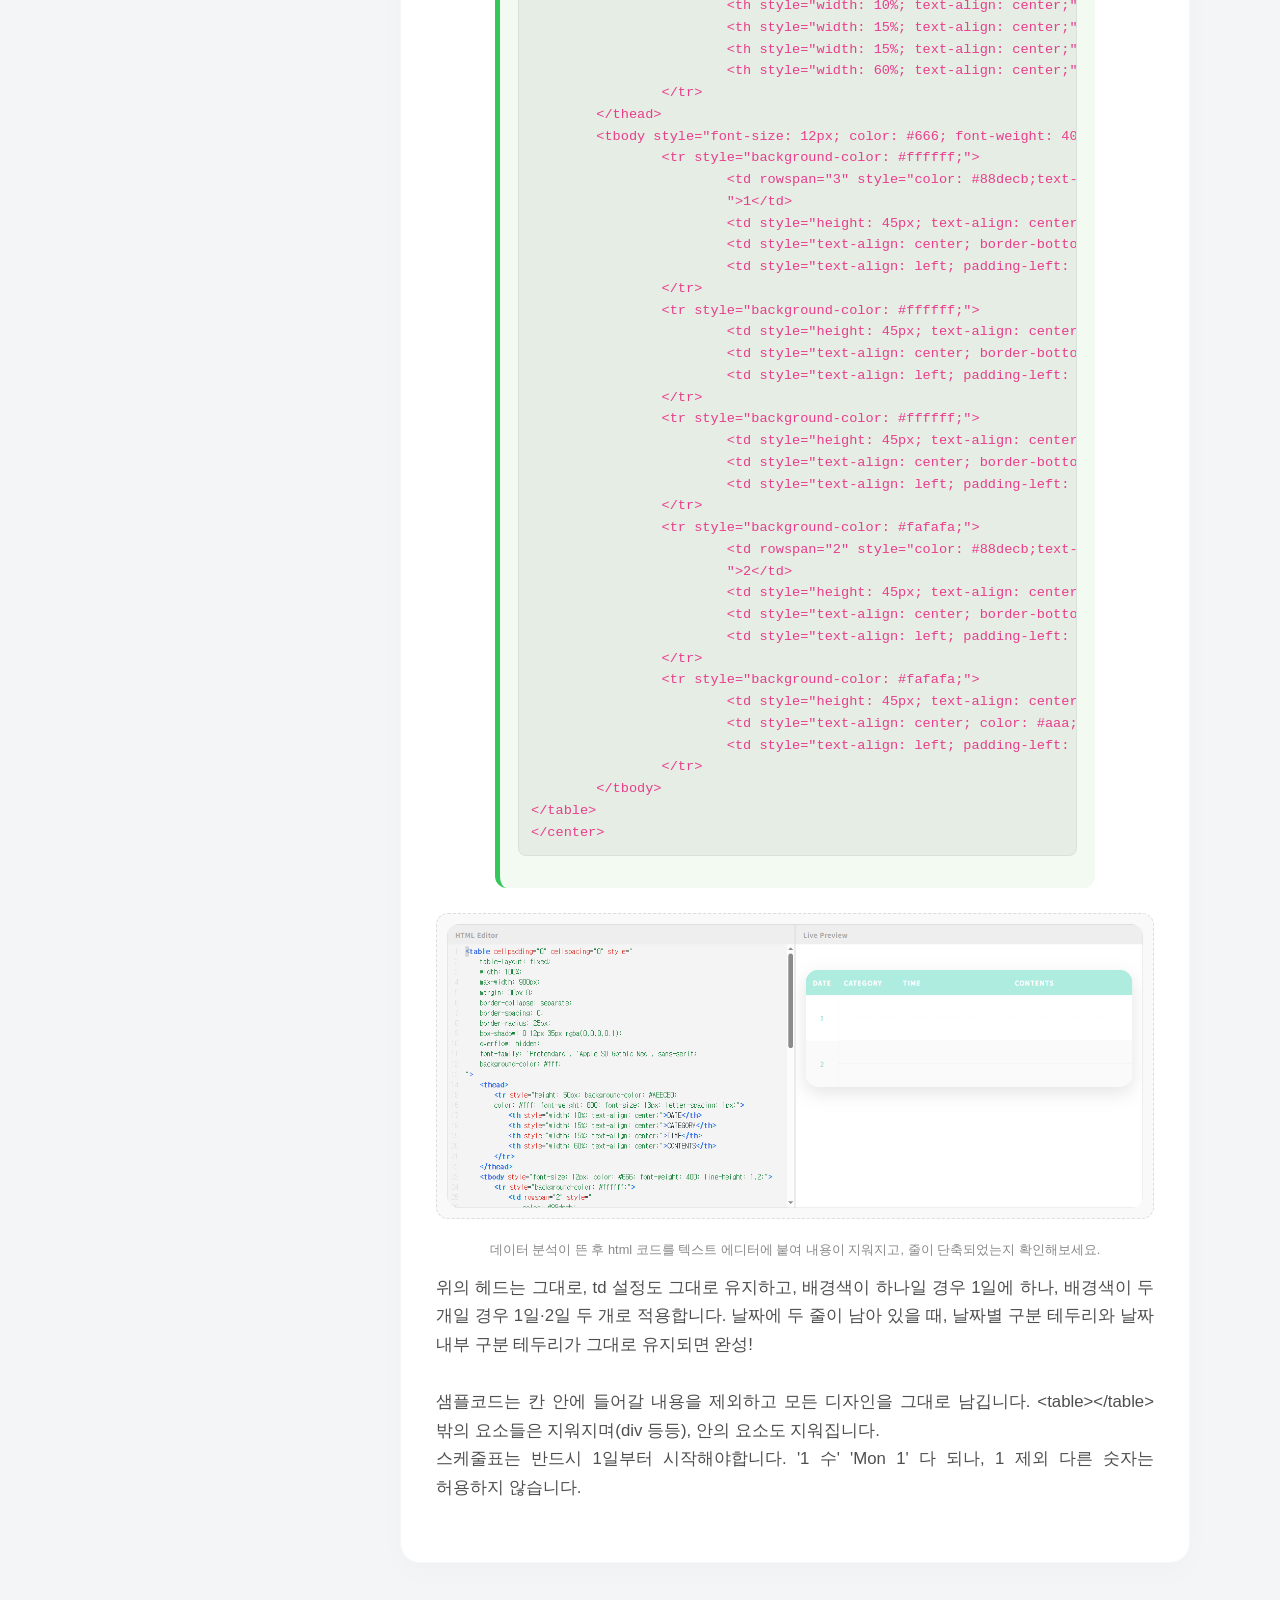
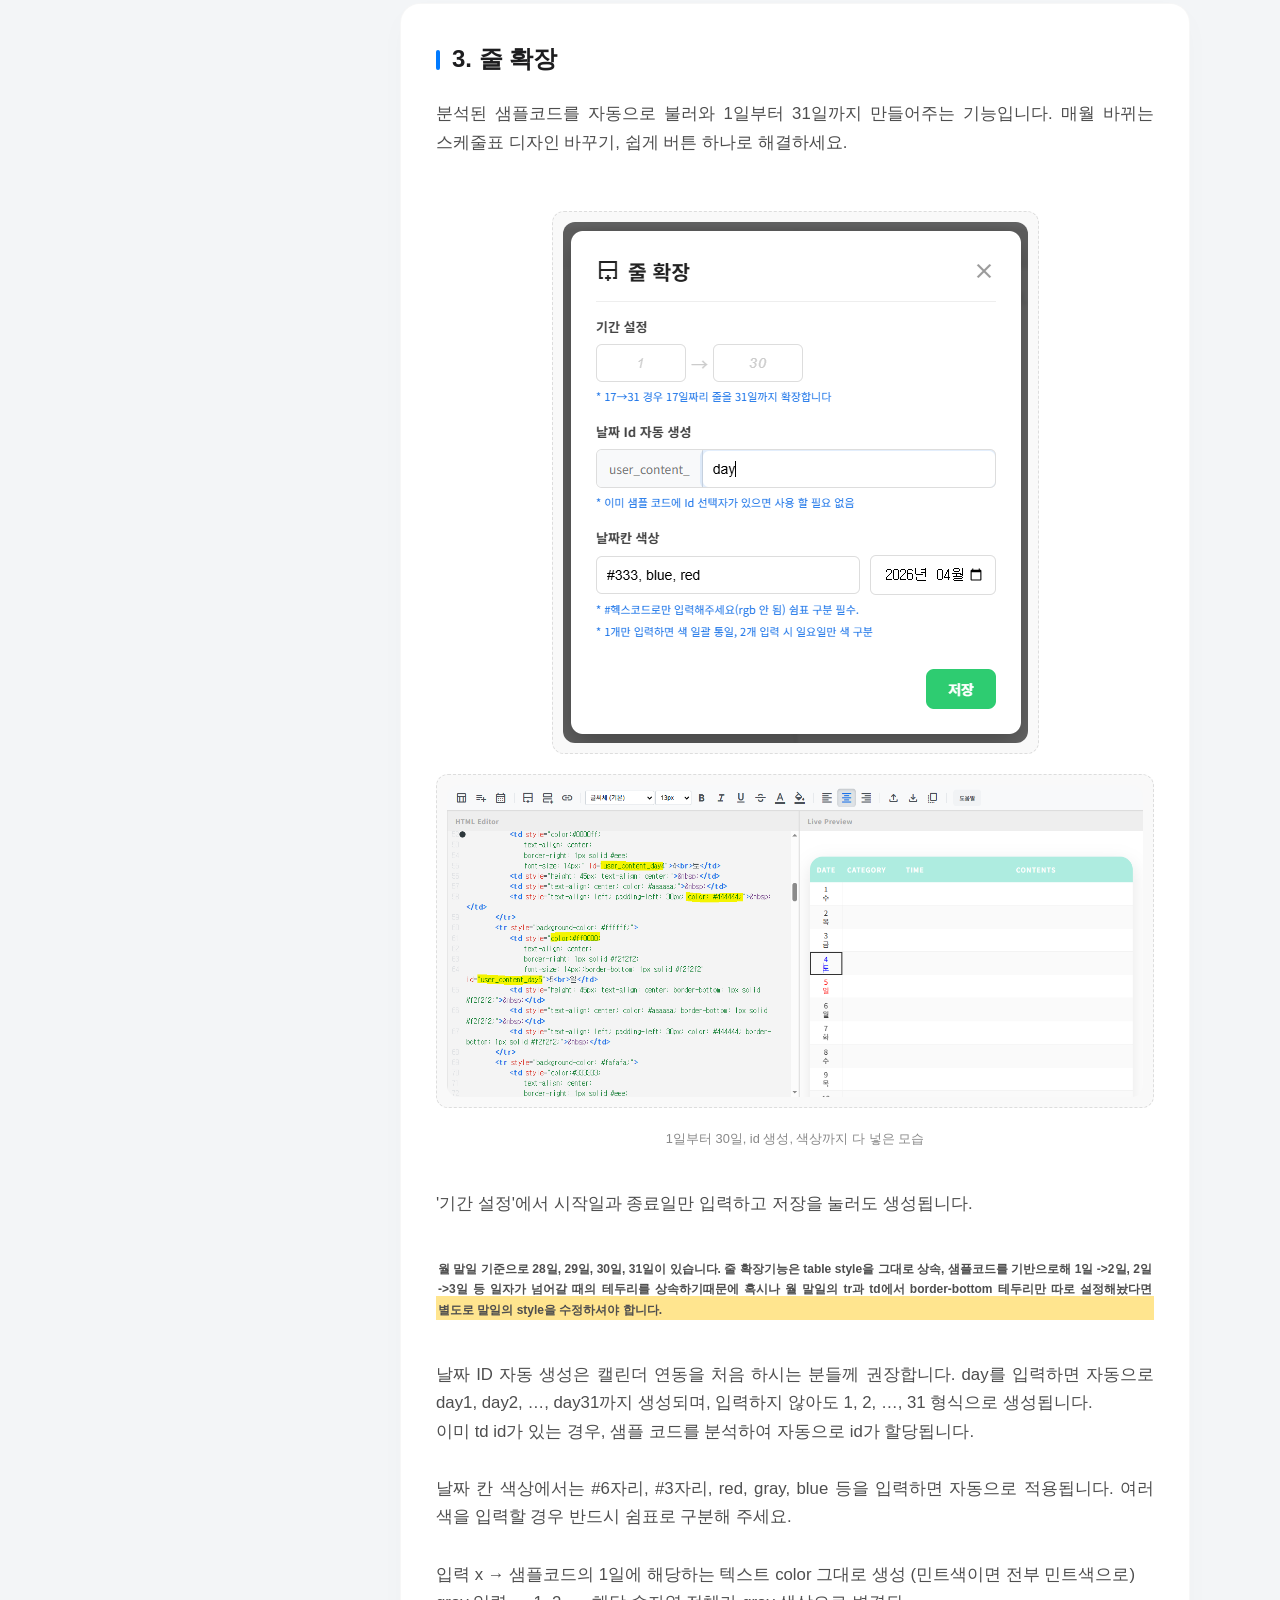
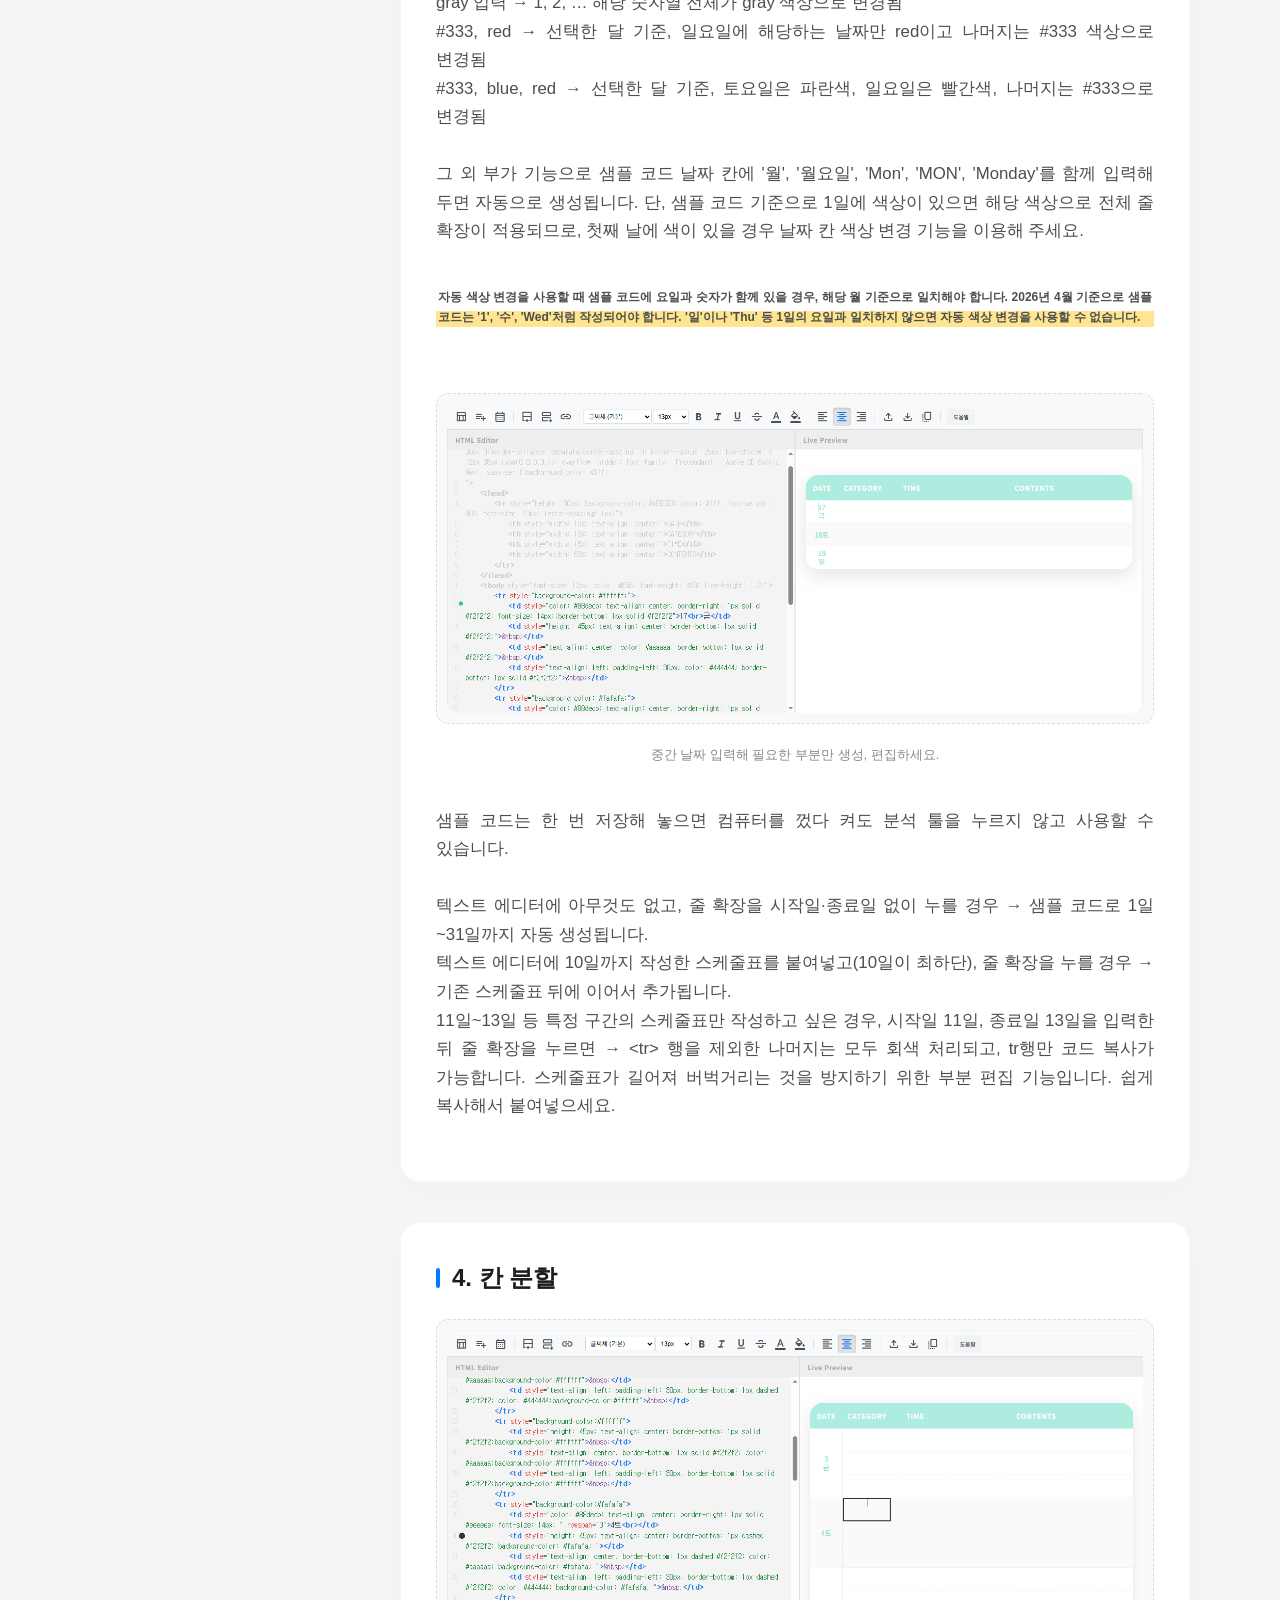
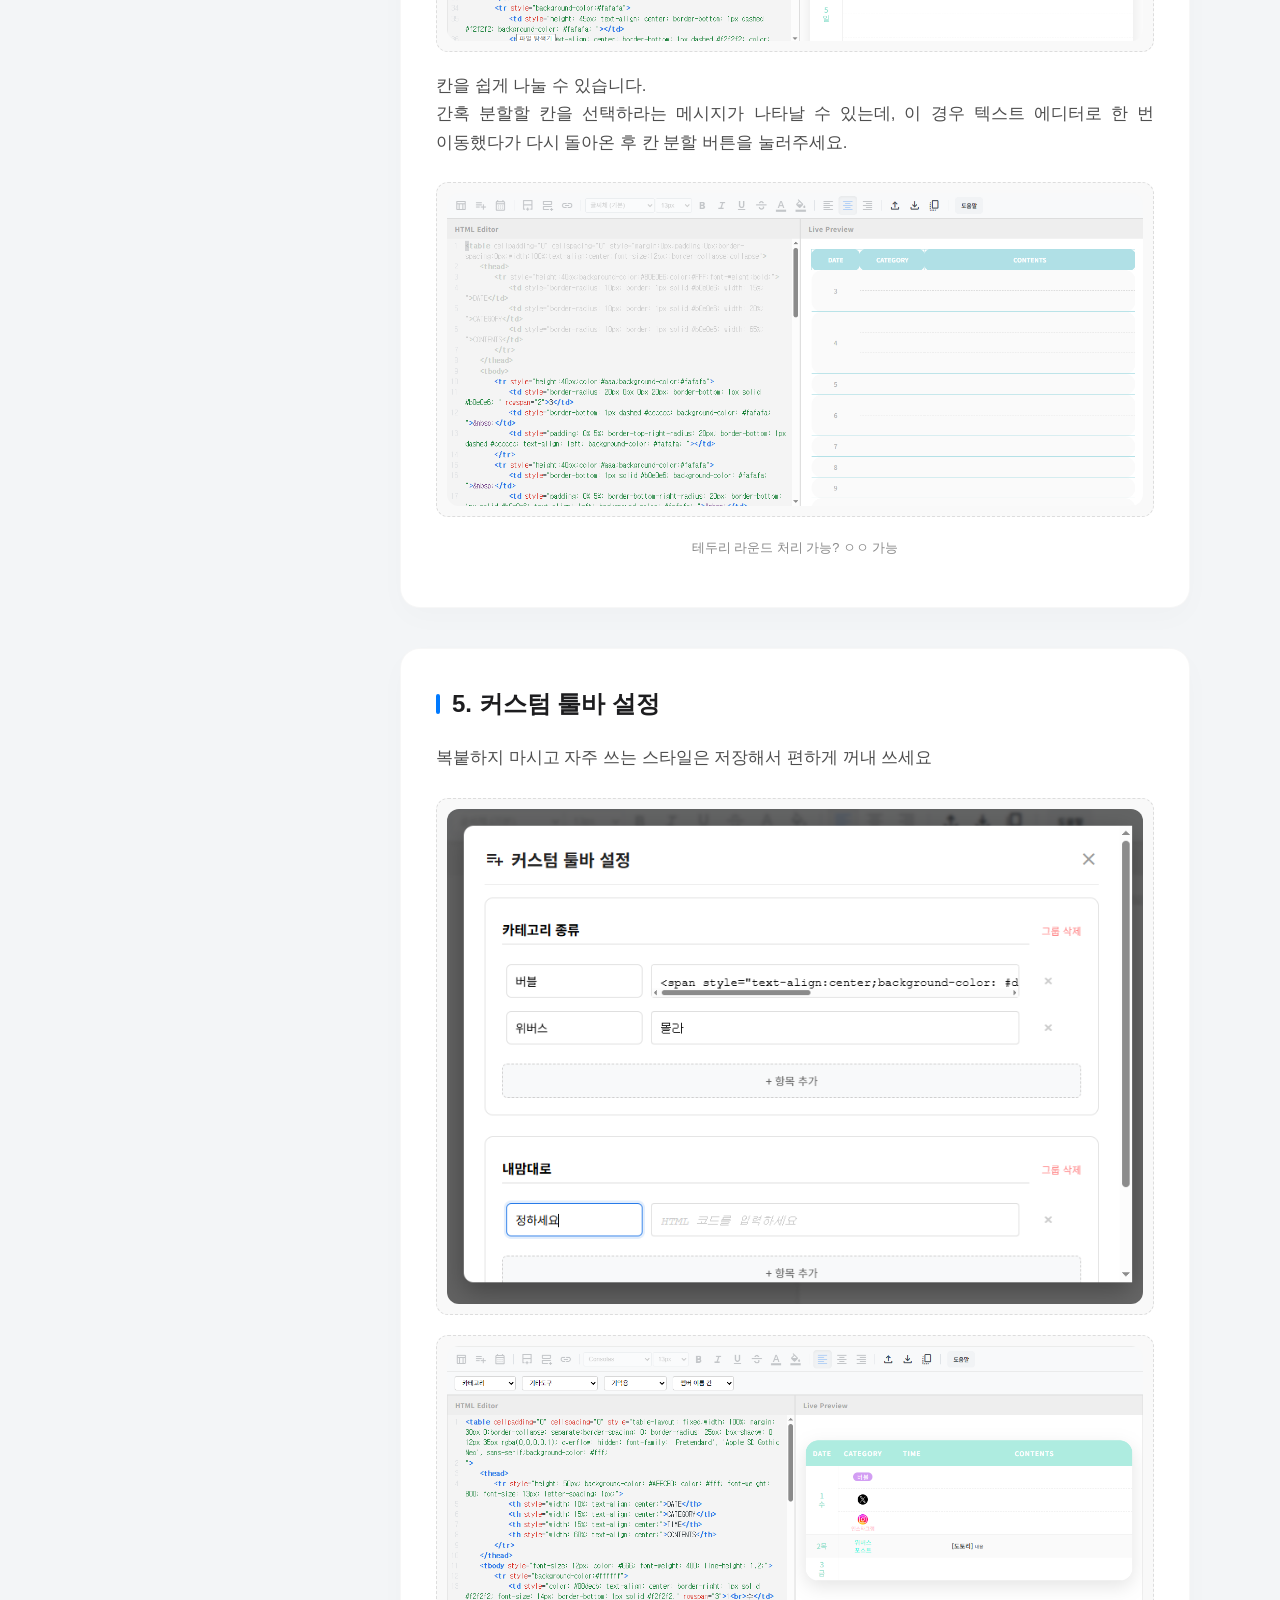
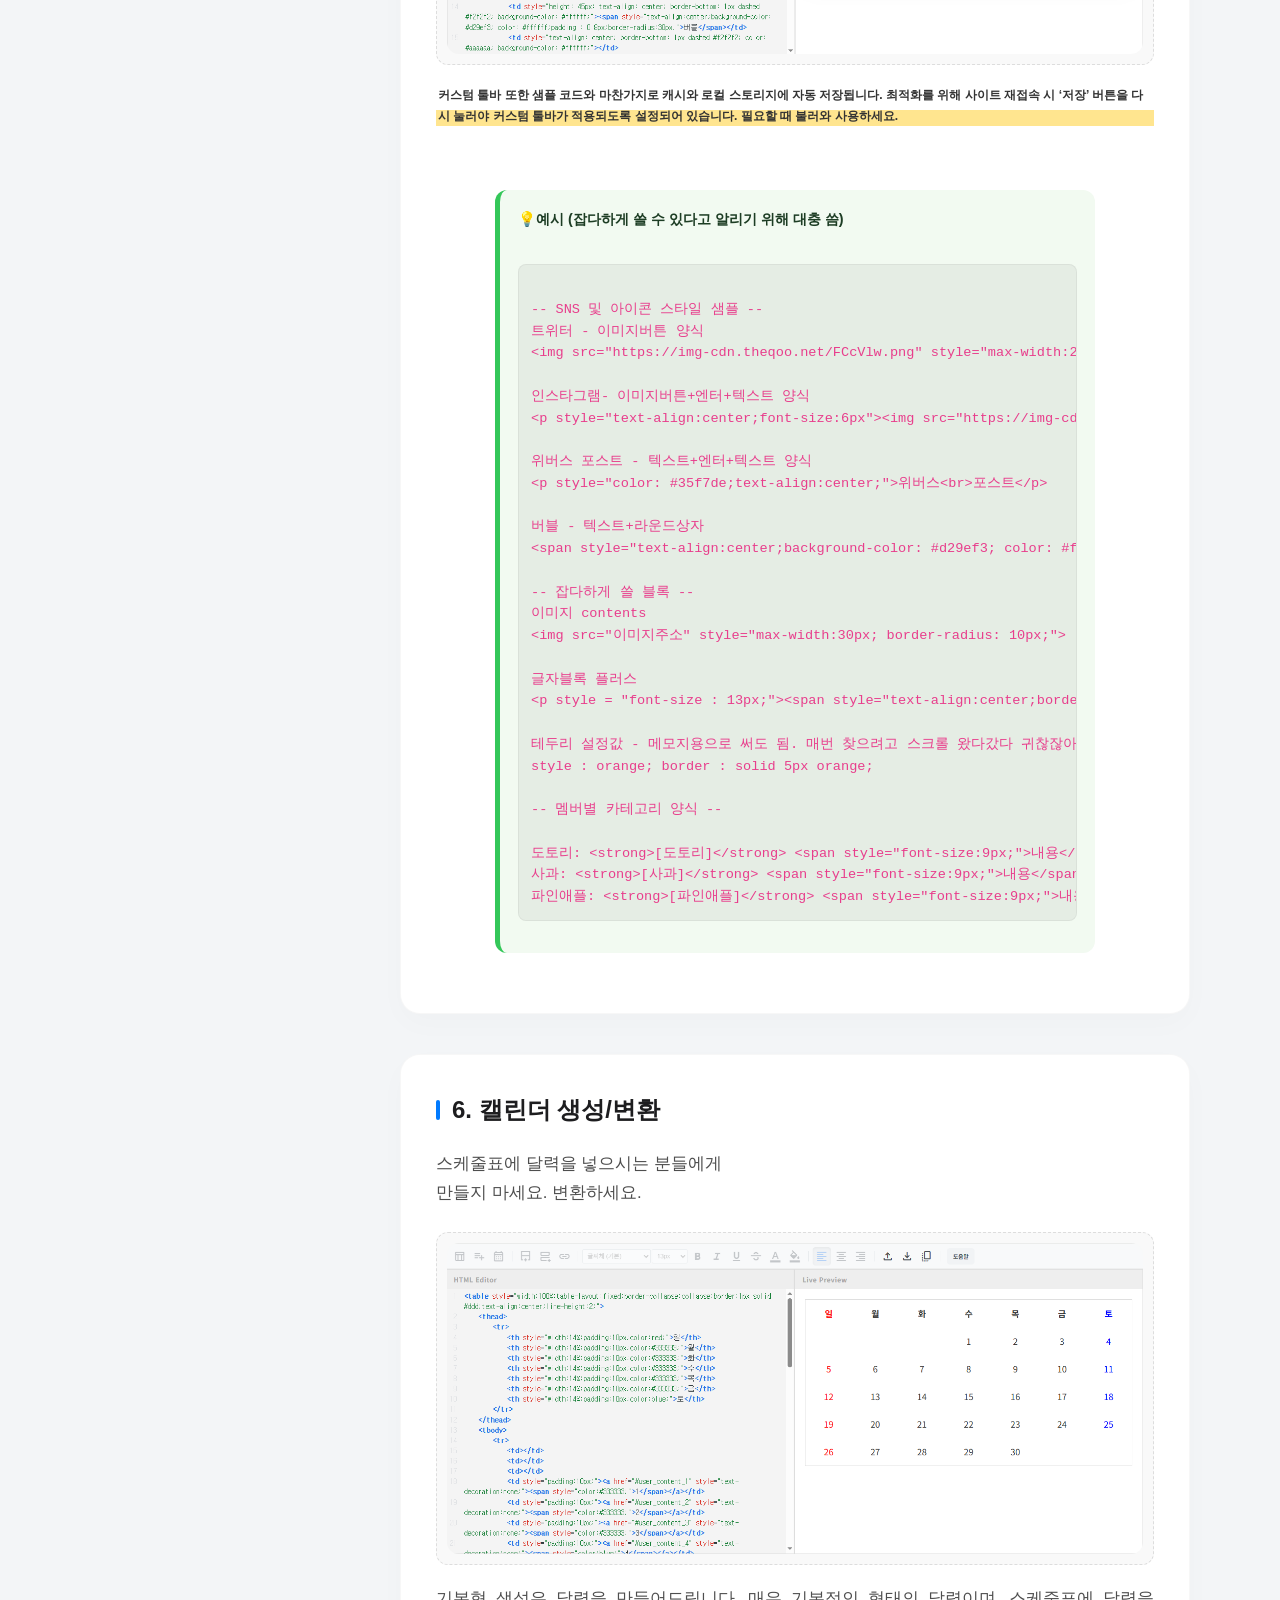
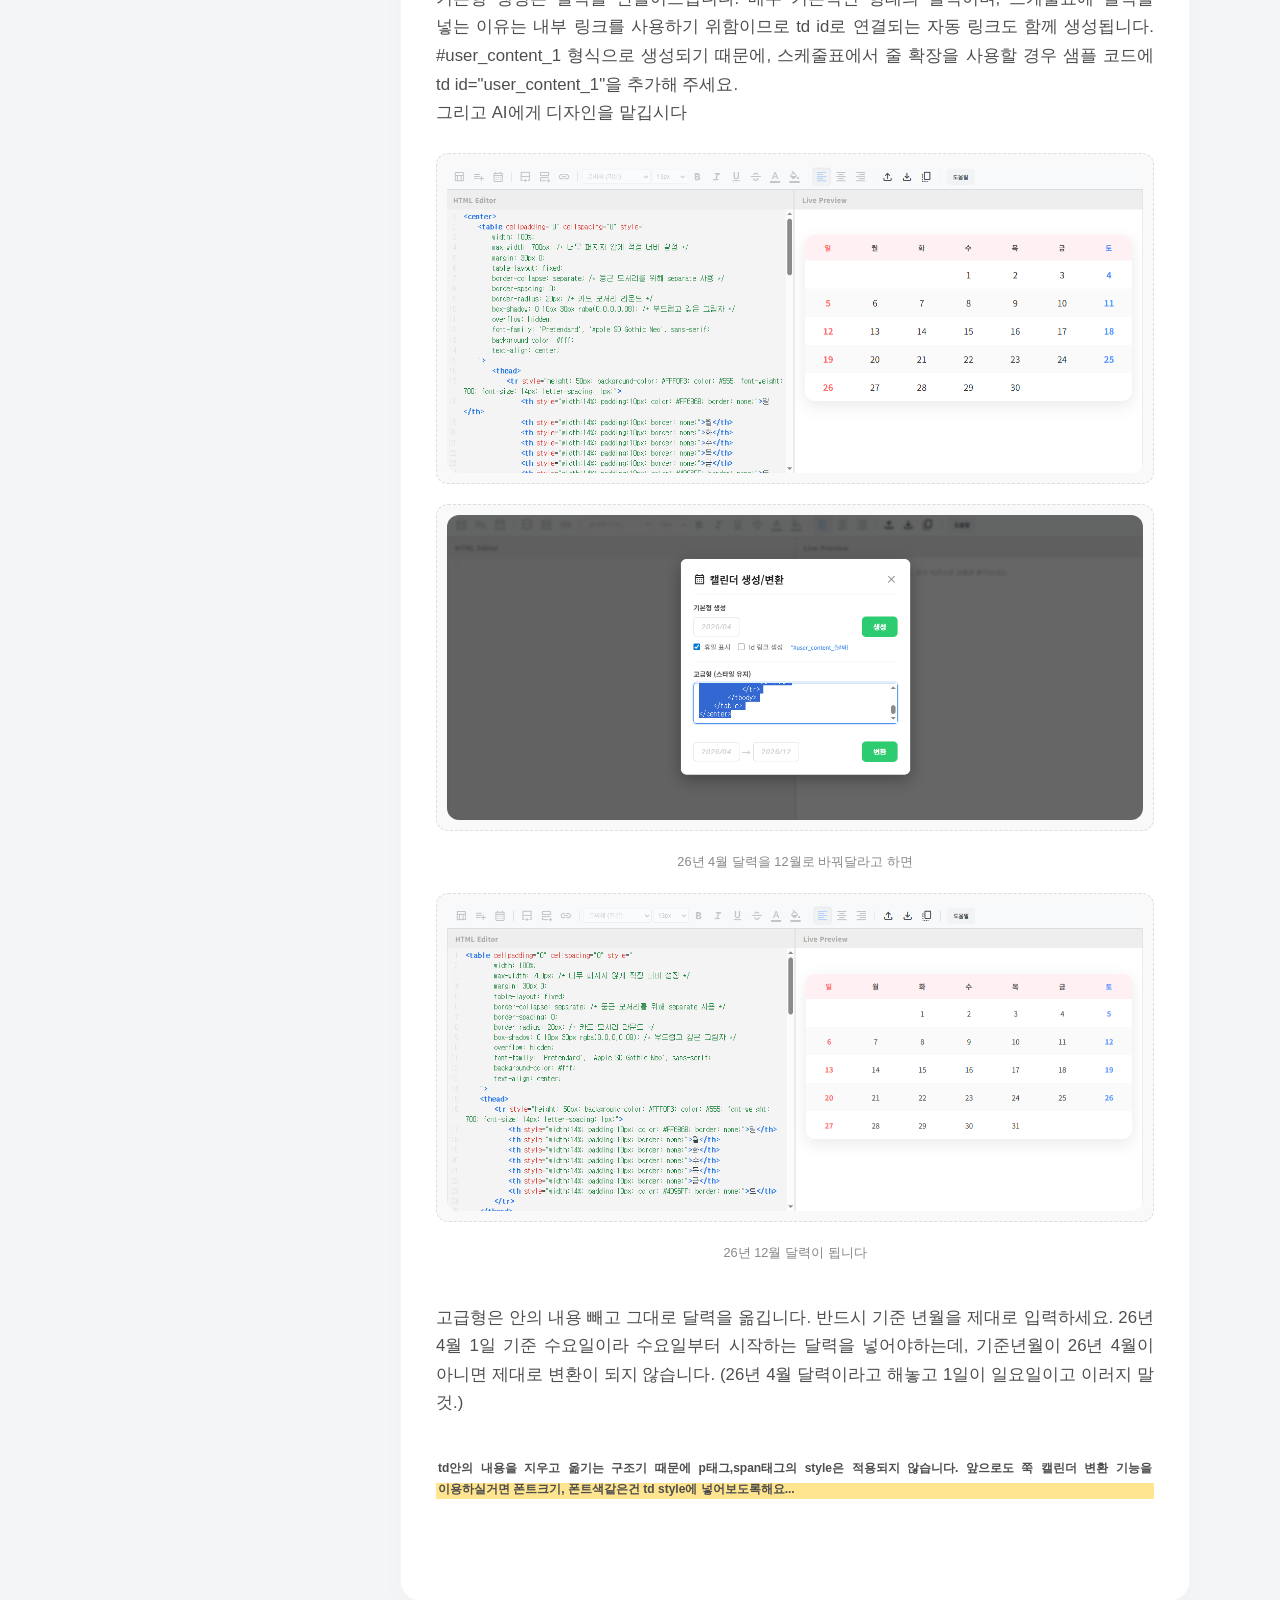
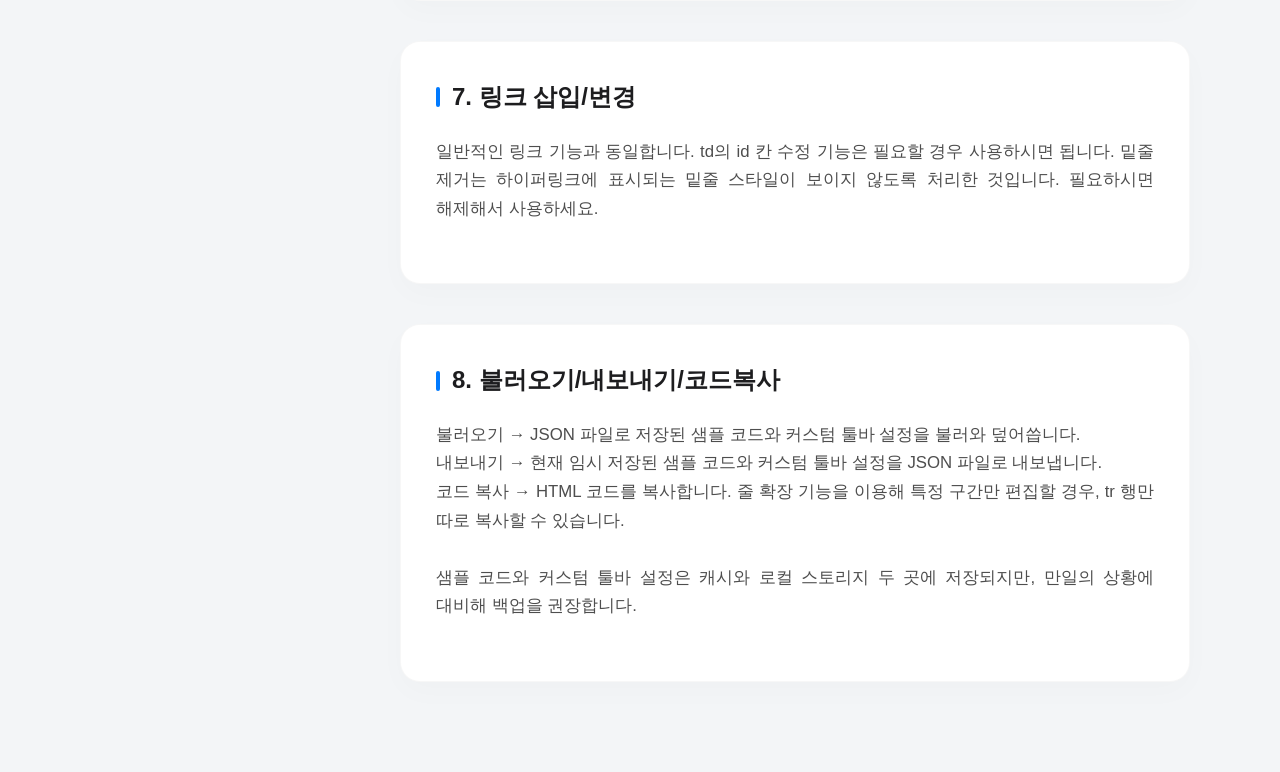
==== commit 5d1f2fbe: "Update index.html" ====
--- a/help/index.html
+++ b/help/index.html
@@ -354,7 +354,7 @@
 				
                 <div class="description">
                     <div class="callout tip">
-						<strong>예시</strong> <br><br>
+						<strong>예시</strong> (해당 샘플코드는 AI가 스타일을 바꾸면서 테두리 몇개를 날려먹었는데 다크모드로 확인하는걸 깜빡함... 샘플코드 다크모드 확인 필수) <br><br>
 						<center>
 			<table cellpadding="0" cellspacing="0" style="
 				table-layout: fixed;
@@ -367,8 +367,7 @@
 				box-shadow: 0 12px 35px rgba(0,0,0,0.1);
 				overflow: hidden;
 				font-family: 'Pretendard', 'Apple SD Gothic Neo', sans-serif;
-				background-color: #fff;
-			">
+				background-color: #fff;">
 				<thead>
 					<tr style="height: 50px; background-color: #AEECE0; color: #fff; font-weight: 800; font-size: 13px; letter-spacing: 1px;">
 						<th style="width: 10%; text-align: center;">DATE</th>
@@ -490,6 +489,8 @@
 					날짜 ID 자동 생성은 캘린더 연동을 처음 하시는 분들께 권장합니다. day를 입력하면 자동으로 day1, day2, …, day31까지 생성되며, 입력하지 않아도 1, 2, …, 31 형식으로 생성됩니다.<br>
 					이미 td id가 있는 경우, 샘플 코드를 분석하여 자동으로 id가 할당됩니다.<br><br>
 					날짜 칸 색상에서는 #6자리, #3자리, red, gray, blue 등을 입력하면 자동으로 적용됩니다. 여러 색을 입력할 경우 반드시 쉼표로 구분해 주세요.<br>
+					<br>
+					입력 x → 샘플코드의 1일에 해당하는 텍스트 color 그대로 생성 (민트색이면 전부 민트색으로)<br>
 					gray 입력 → 1, 2, … 해당 숫자열 전체가 gray 색상으로 변경됨<br>
 					#333, red → 선택한 달 기준, 일요일에 해당하는 날짜만 red이고 나머지는 #333 색상으로 변경됨<br>
 					#333, blue, red → 선택한 달 기준, 토요일은 파란색, 일요일은 빨간색, 나머지는 #333으로 변경됨<br><br>
@@ -591,9 +592,9 @@
 			<section id="section8" class="card">
                 <h3><a href="#toc" style="text-decoration: none; color: inherit; cursor: pointer;">8. 불러오기/내보내기/코드복사</a></h3>
                 <div class="description">
-                    불러오기 - JSON 파일로 저장된 샘플 코드와 커스텀 툴바 설정을 불러와 덮어씁니다.<br>
-					내보내기 - 현재 임시 저장된 샘플 코드와 커스텀 툴바 설정을 JSON 파일로 내보냅니다.<br>
-					코드 복사 - HTML 코드를 복사합니다. 줄 확장 기능을 이용해 특정 구간만 편집할 경우, tr 행만 따로 복사할 수 있습니다.<br><br>
+                    불러오기 → JSON 파일로 저장된 샘플 코드와 커스텀 툴바 설정을 불러와 덮어씁니다.<br>
+					내보내기 → 현재 임시 저장된 샘플 코드와 커스텀 툴바 설정을 JSON 파일로 내보냅니다.<br>
+					코드 복사 → HTML 코드를 복사합니다. 줄 확장 기능을 이용해 특정 구간만 편집할 경우, tr 행만 따로 복사할 수 있습니다.<br><br>
 					샘플 코드와 커스텀 툴바 설정은 캐시와 로컬 스토리지 두 곳에 저장되지만, 만일의 상황에 대비해 백업을 권장합니다.
                 </div>
             </section>
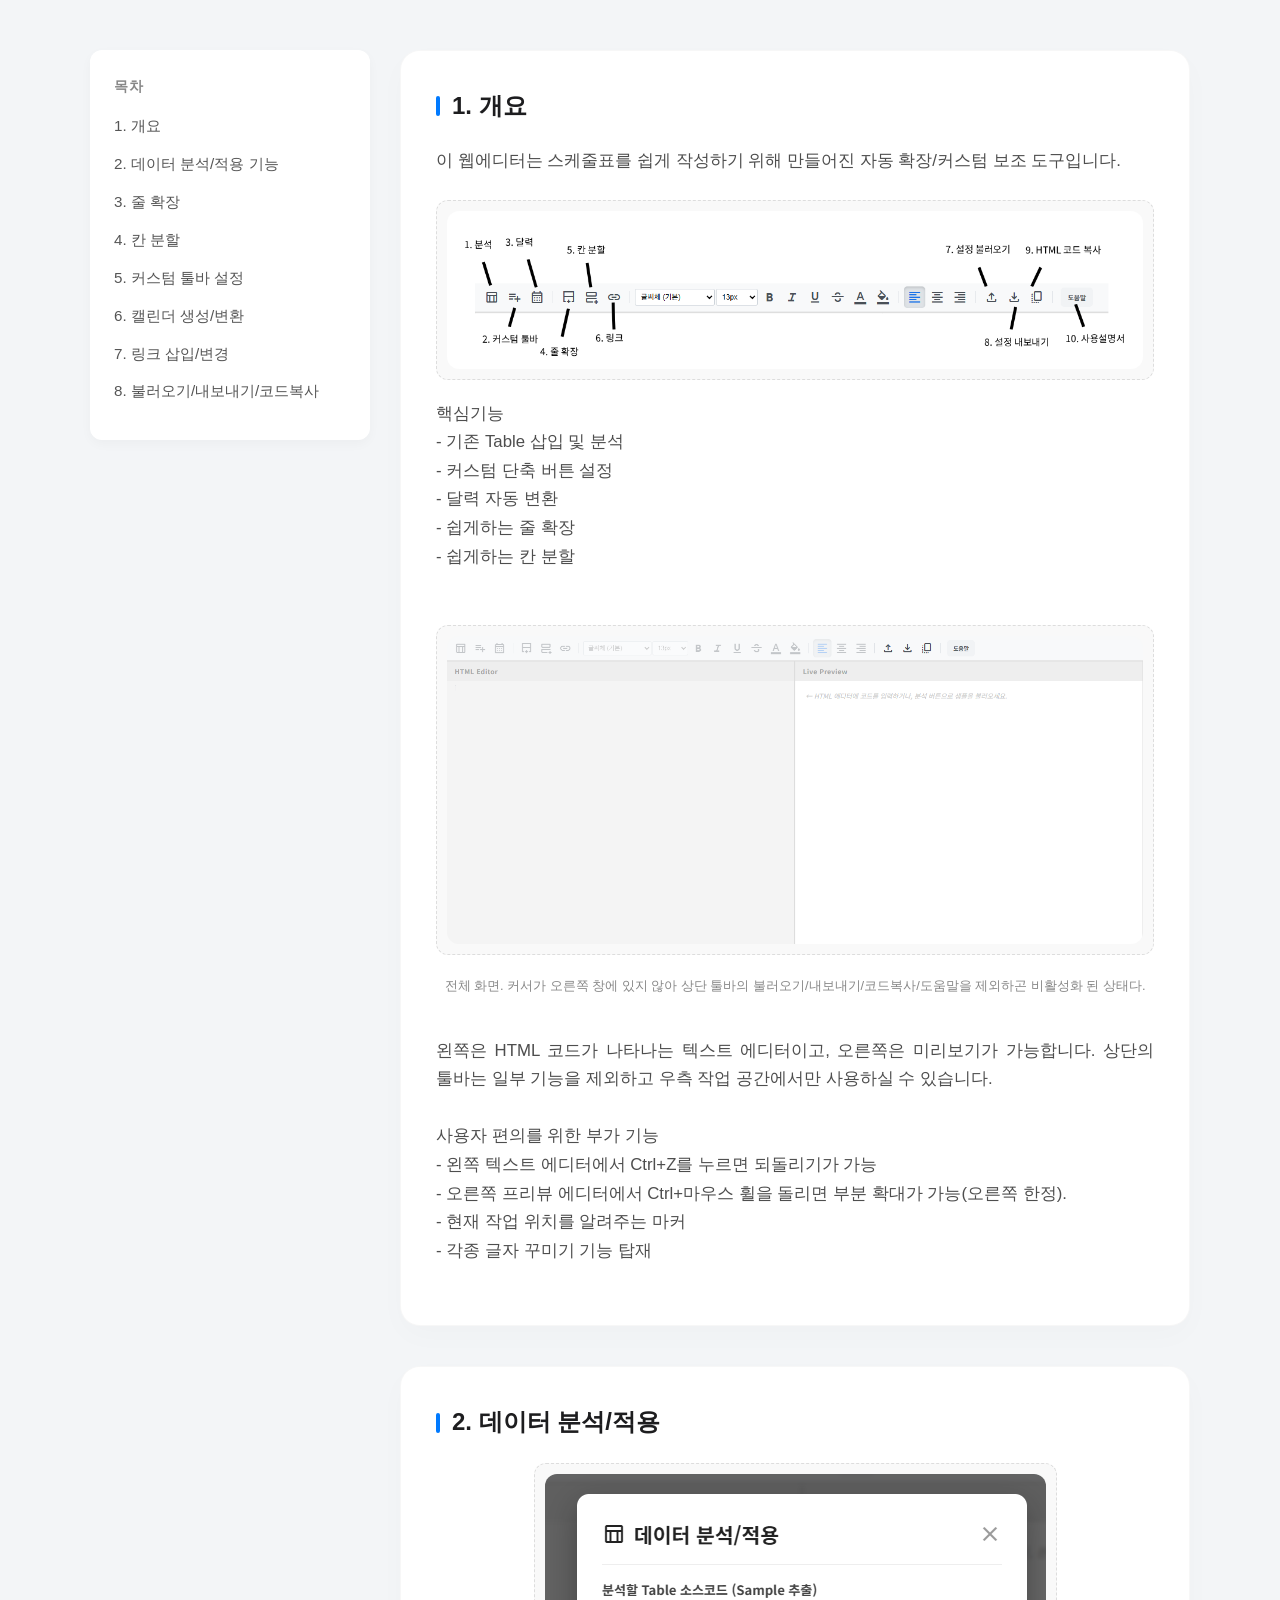
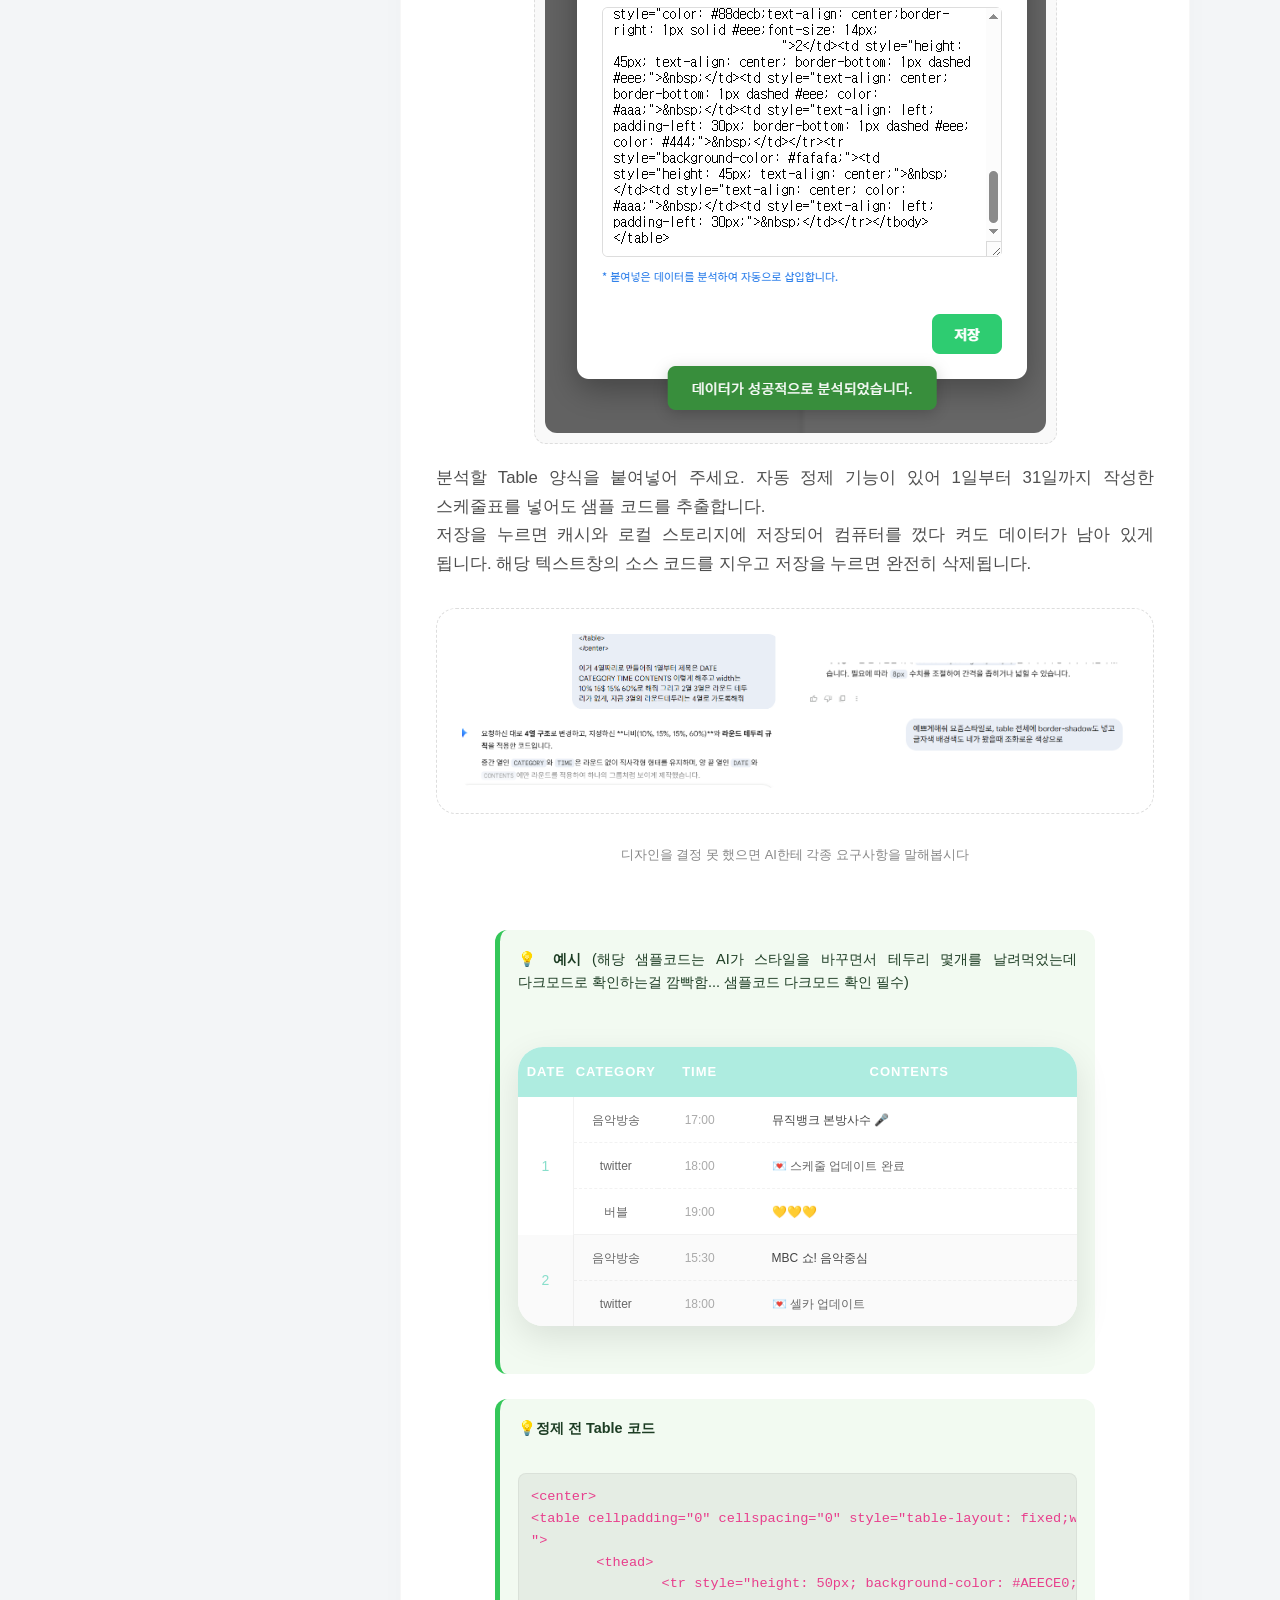
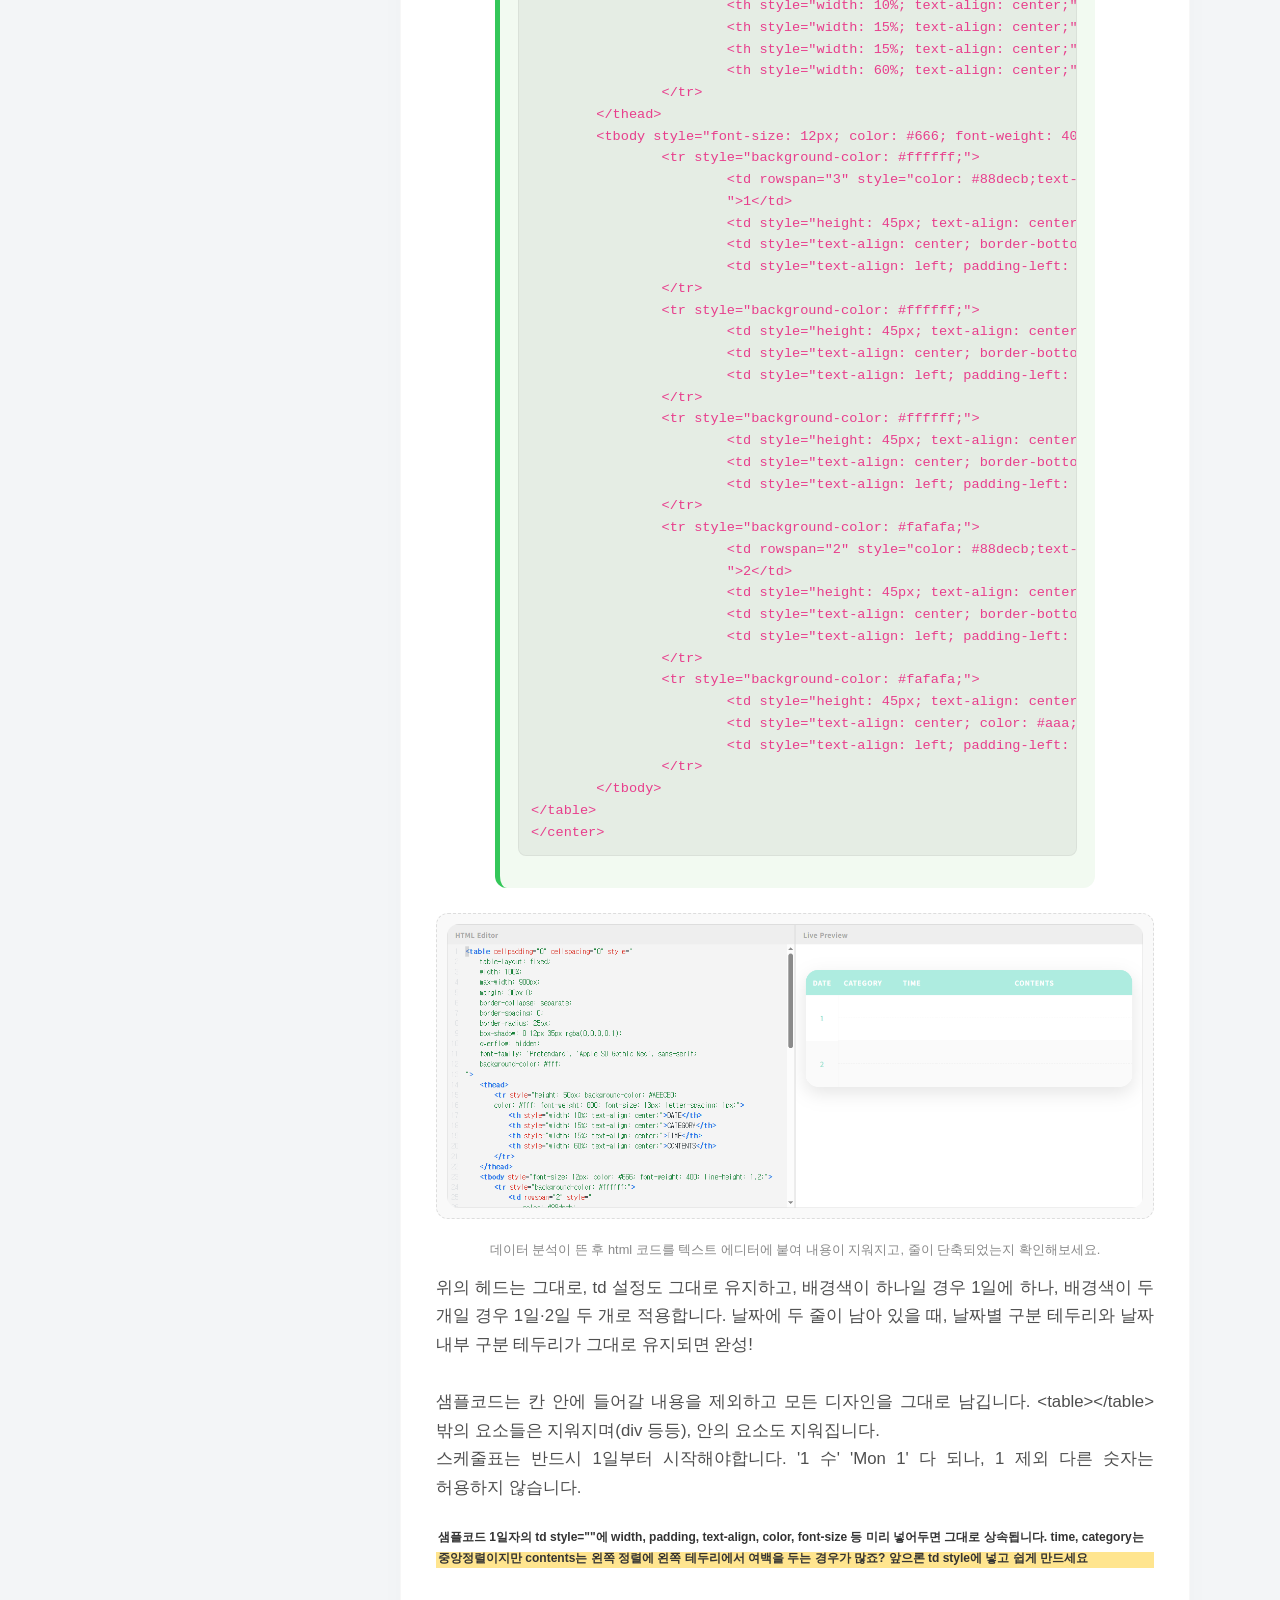
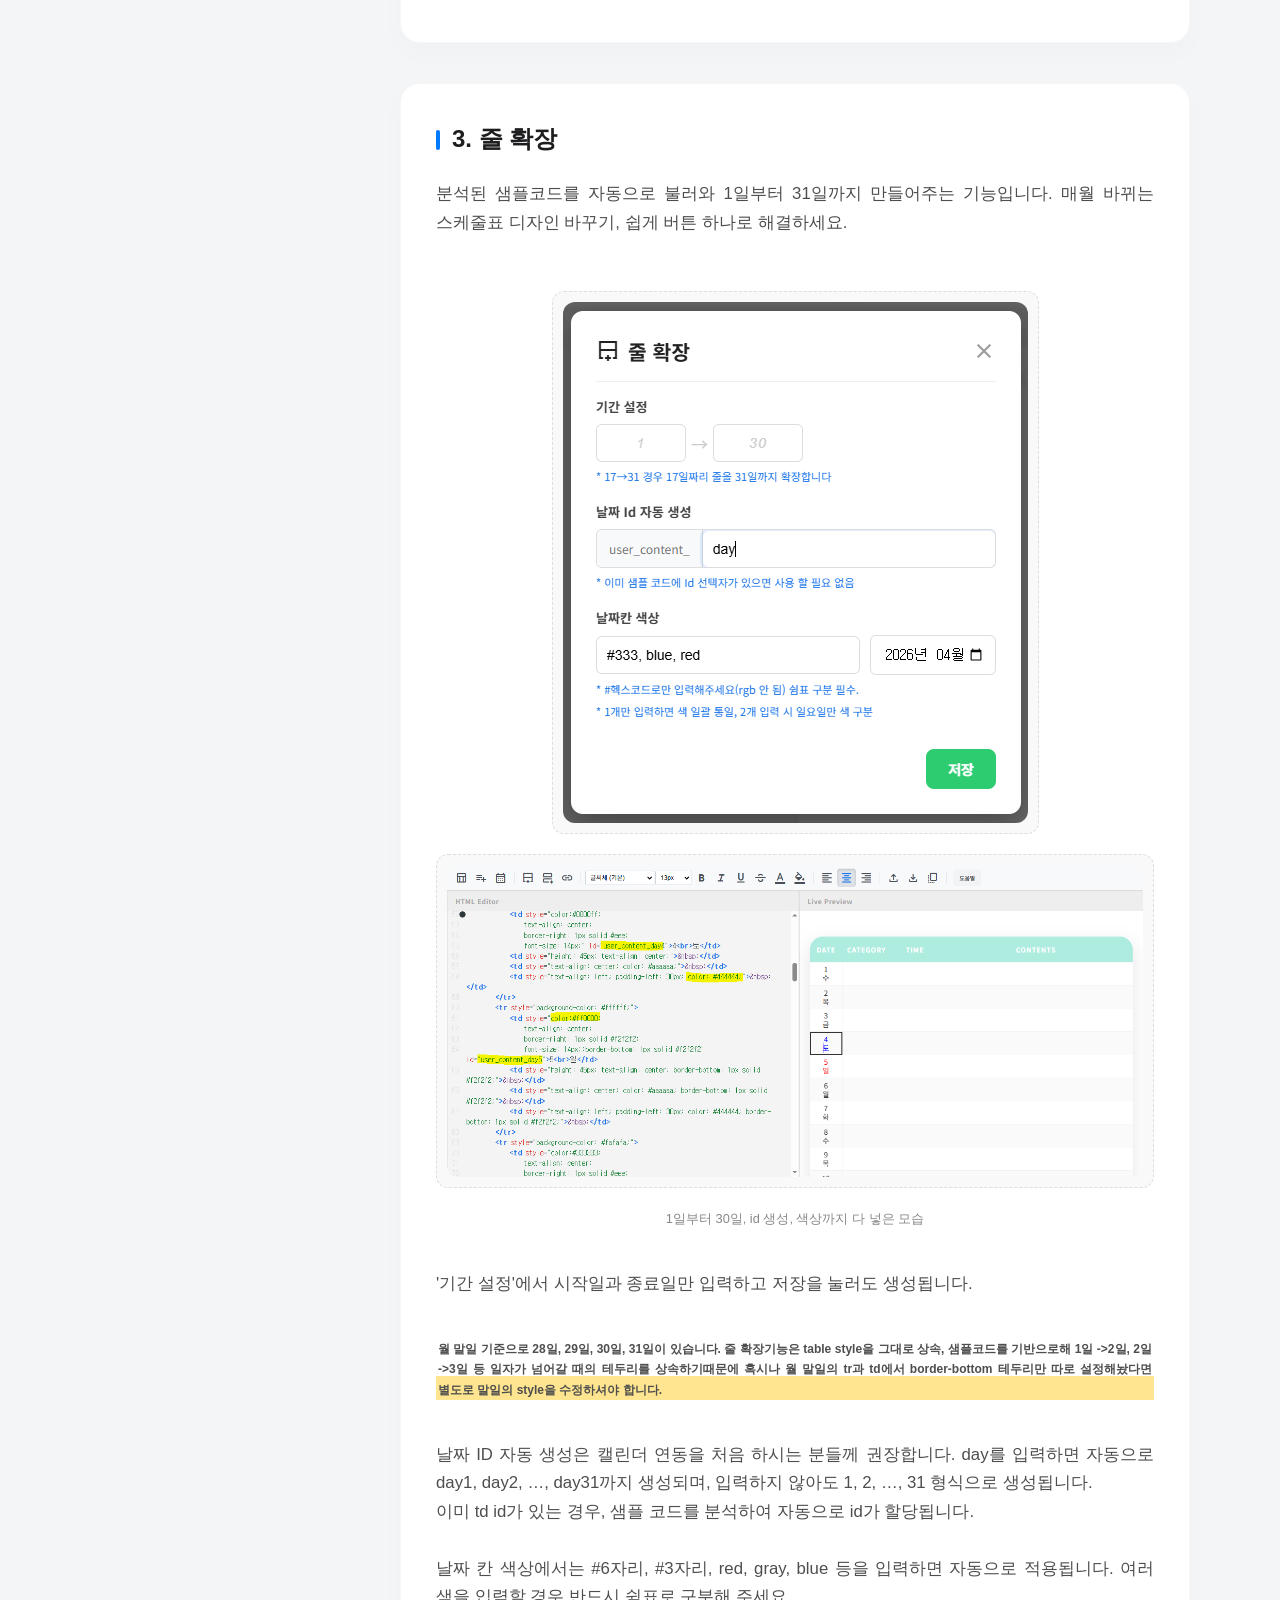
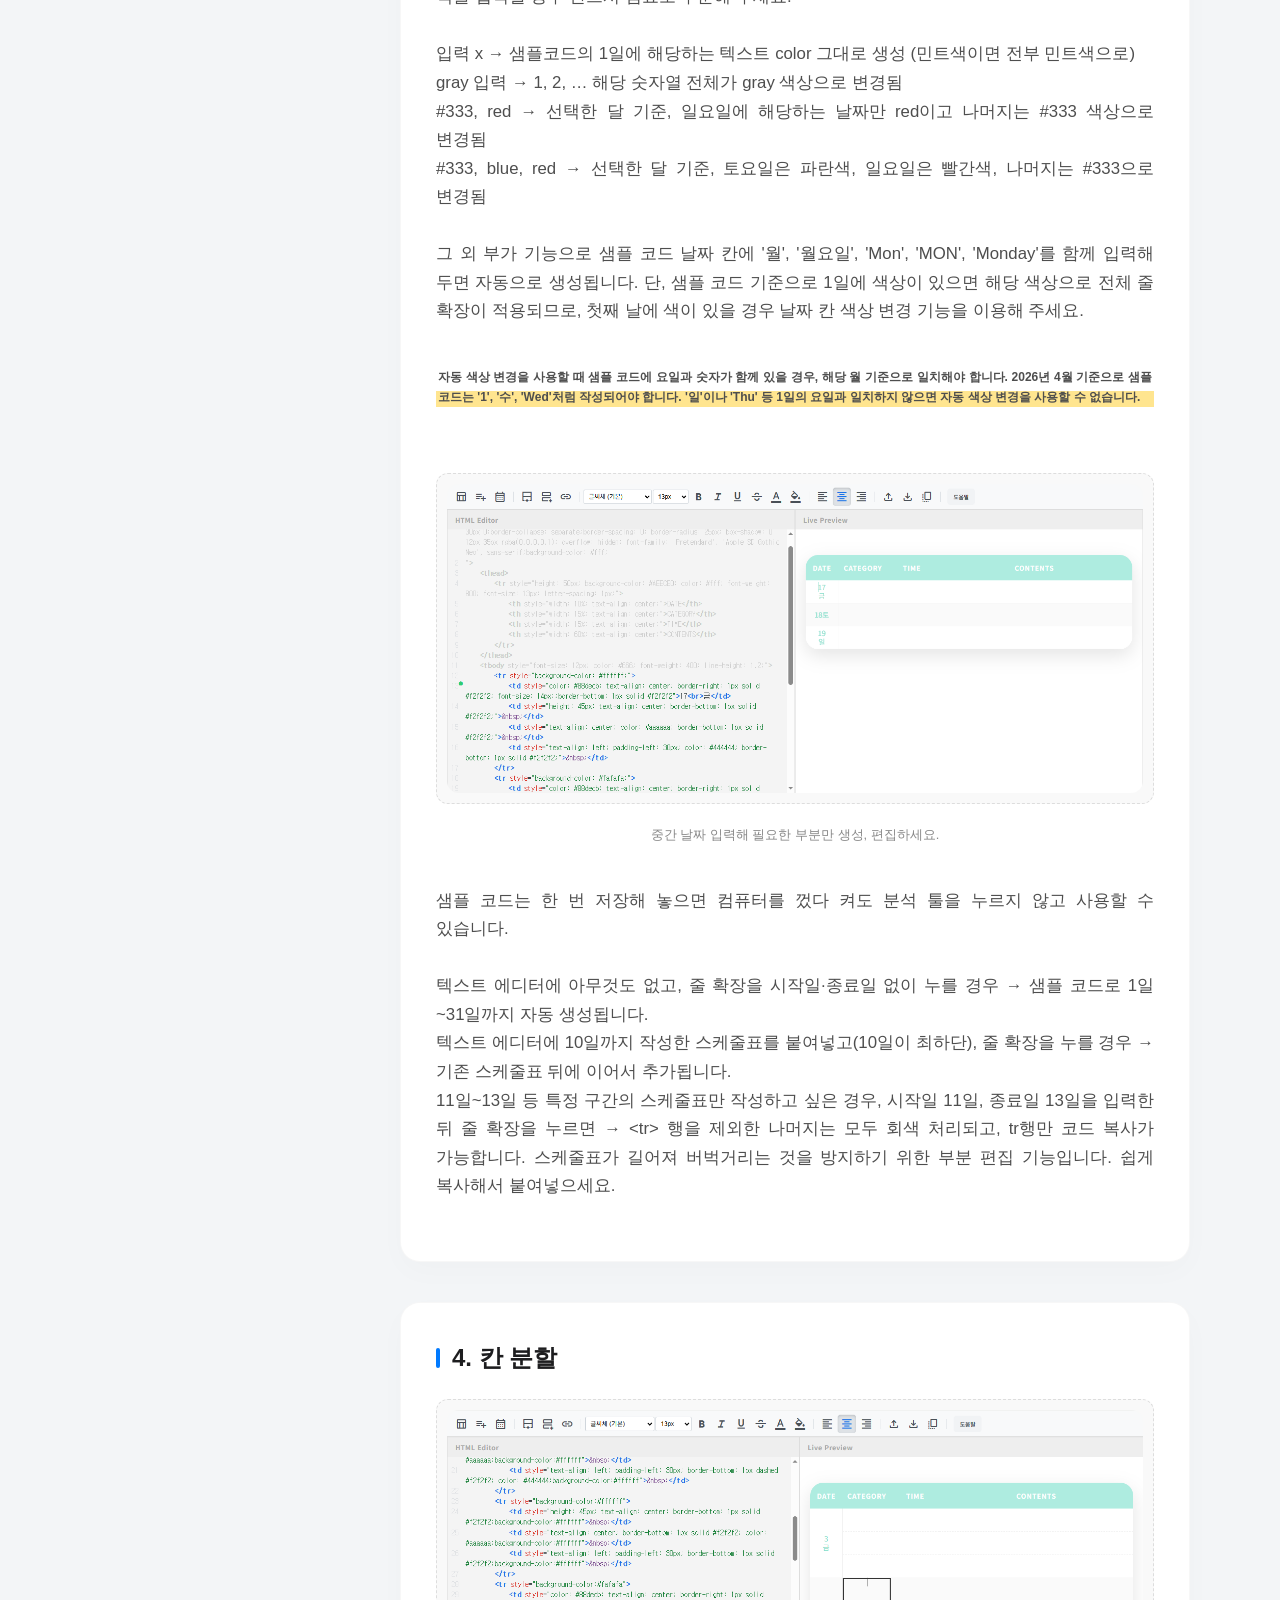
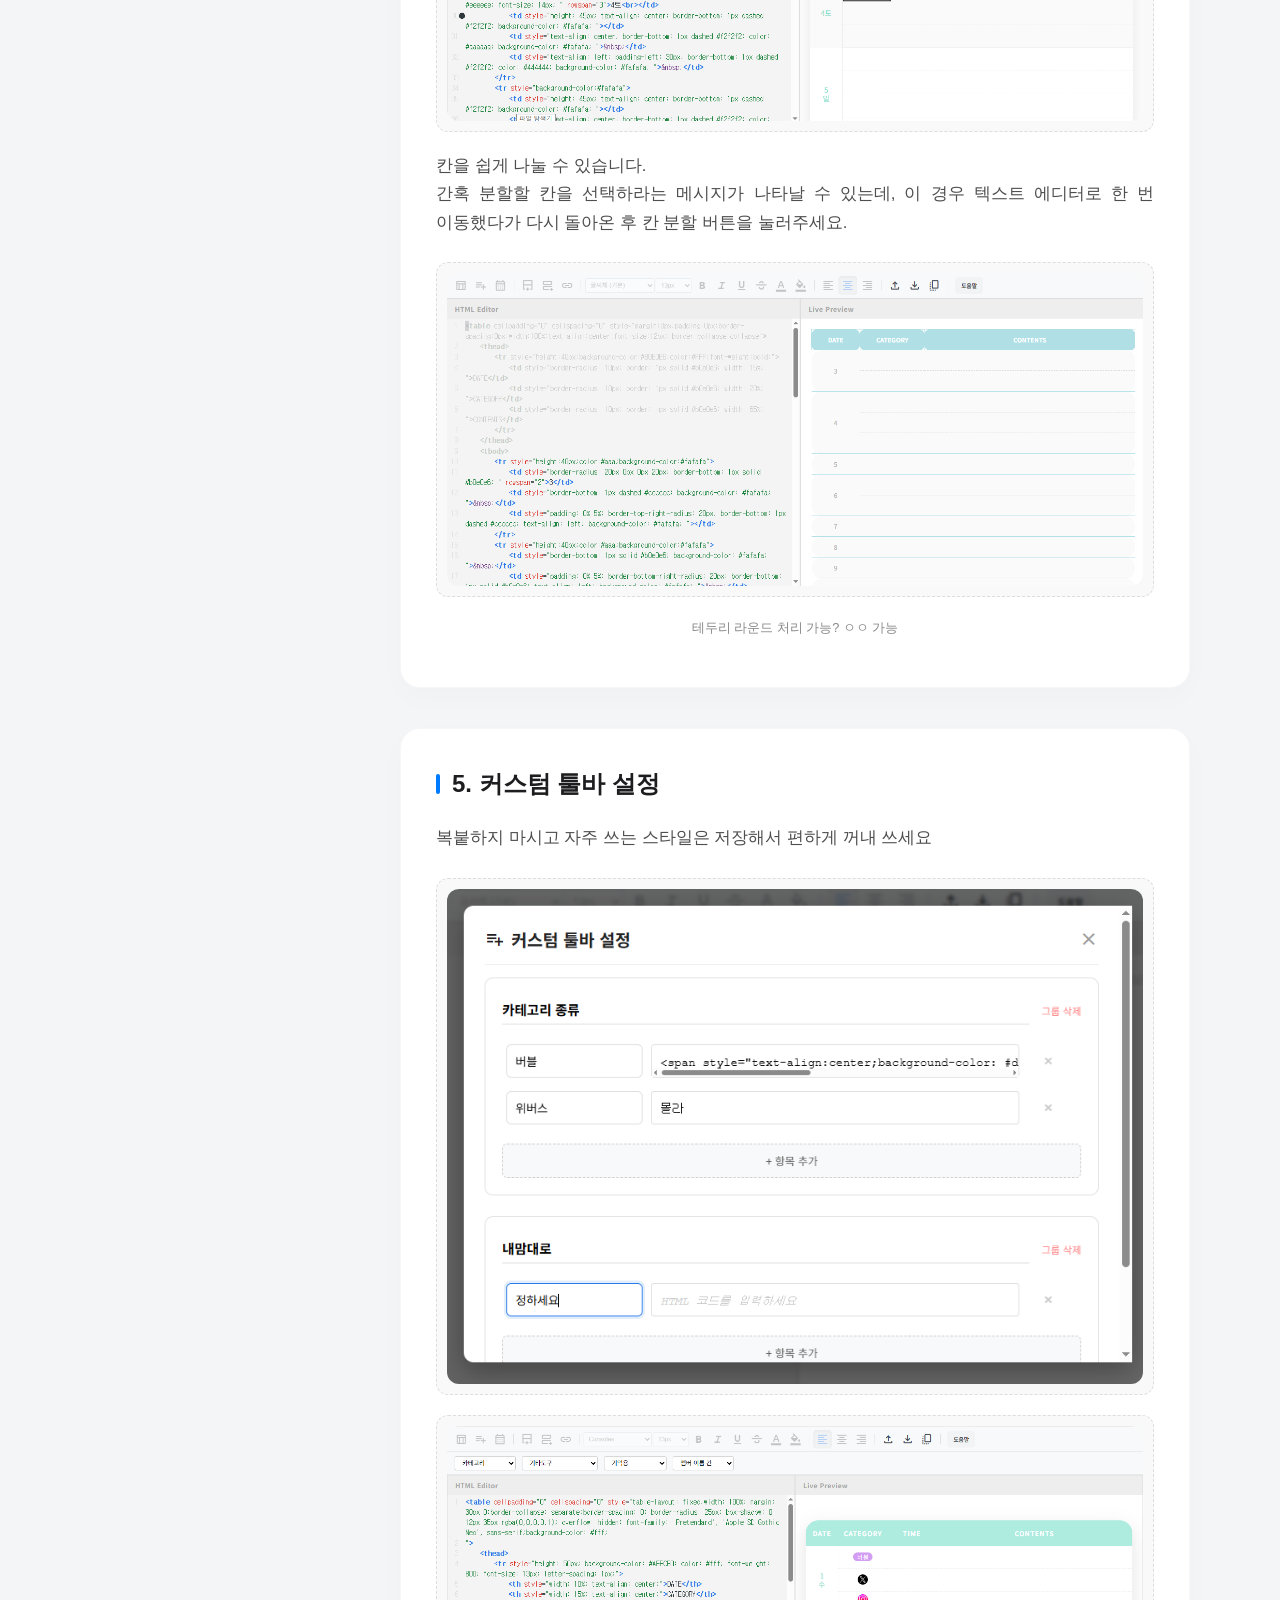
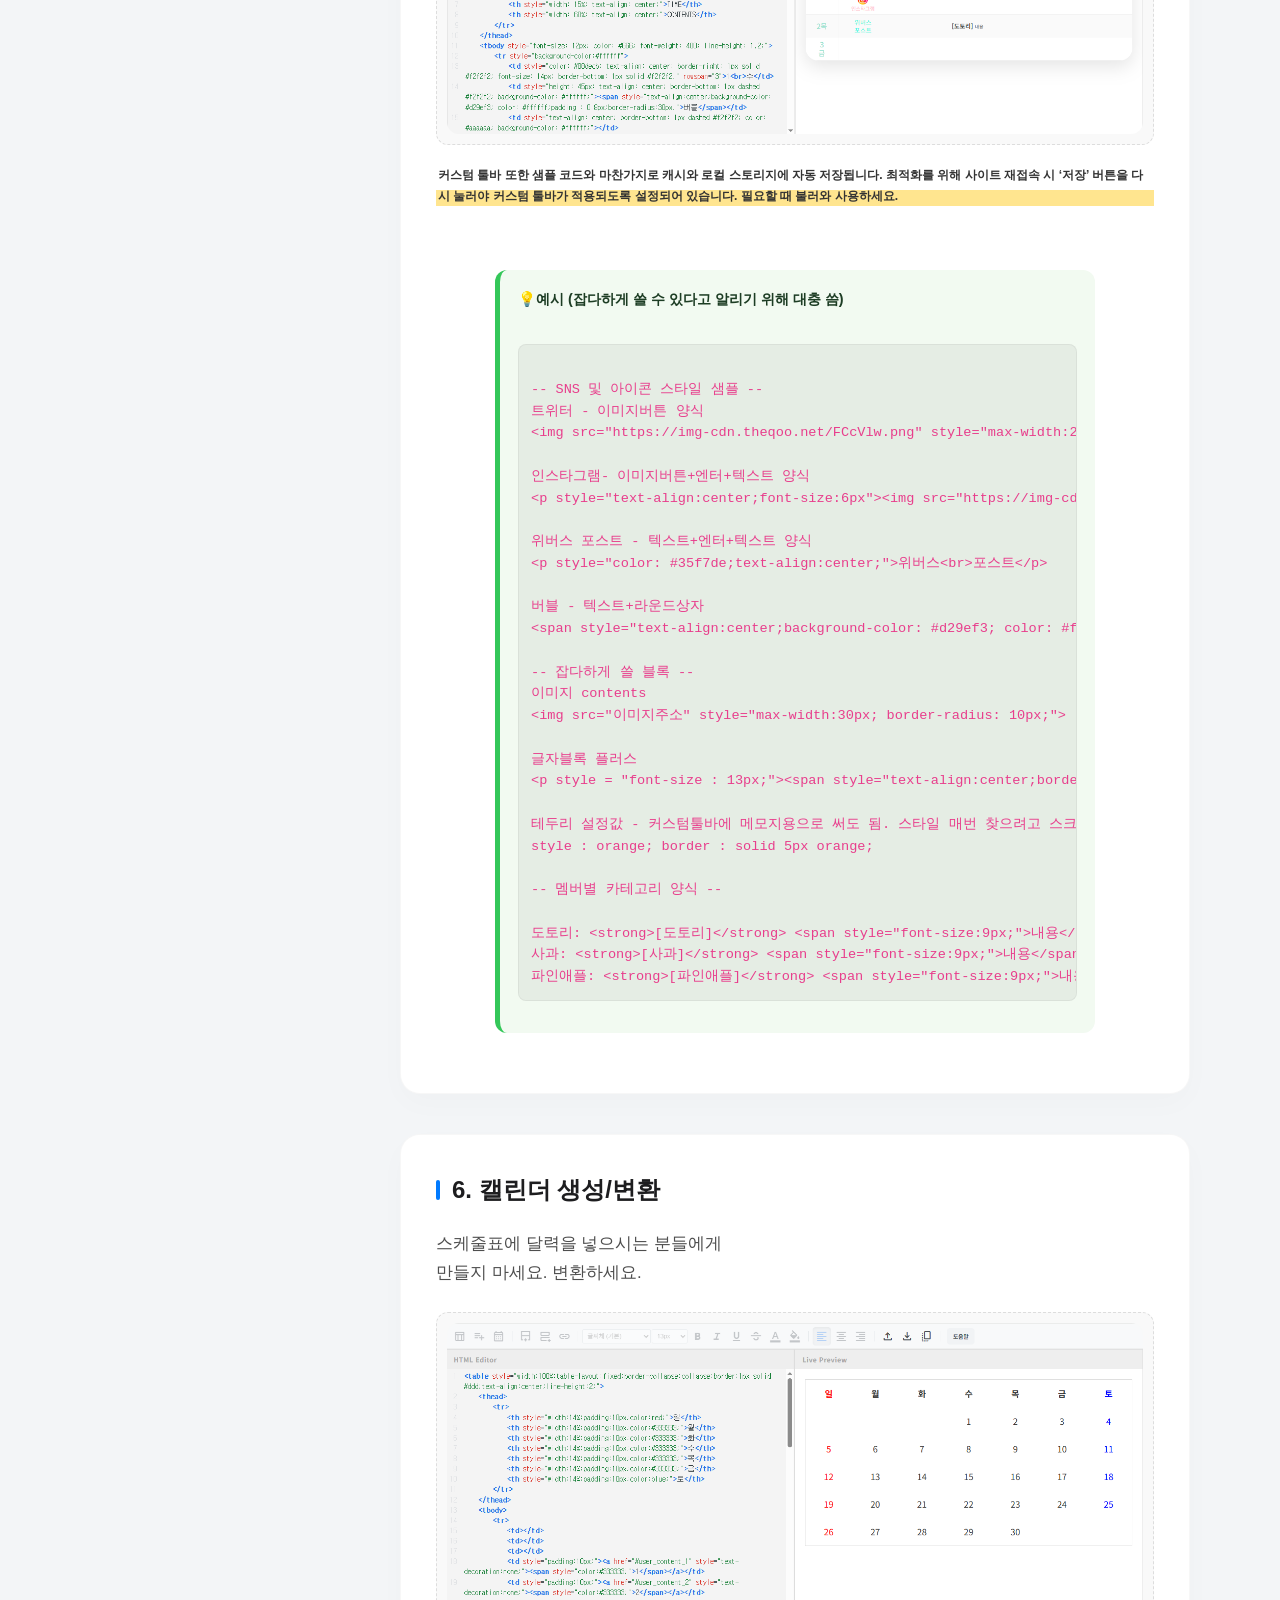
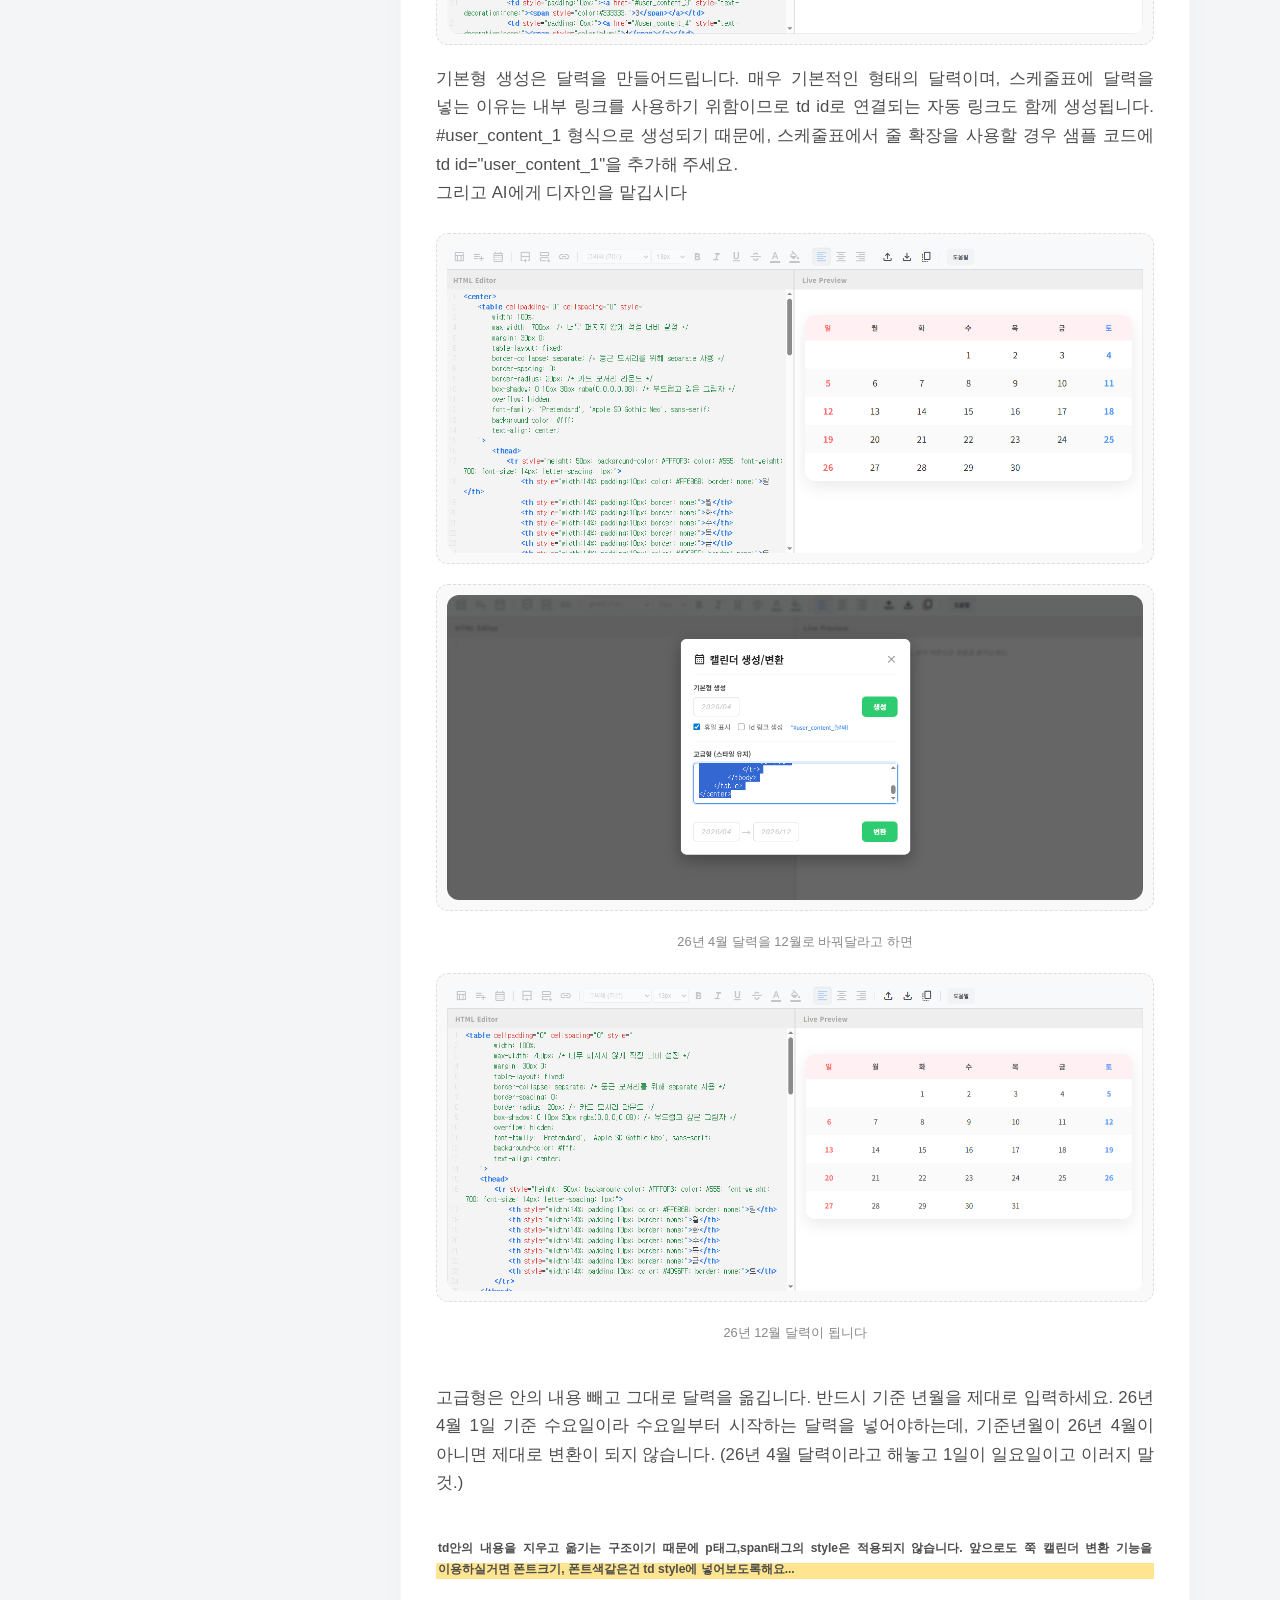
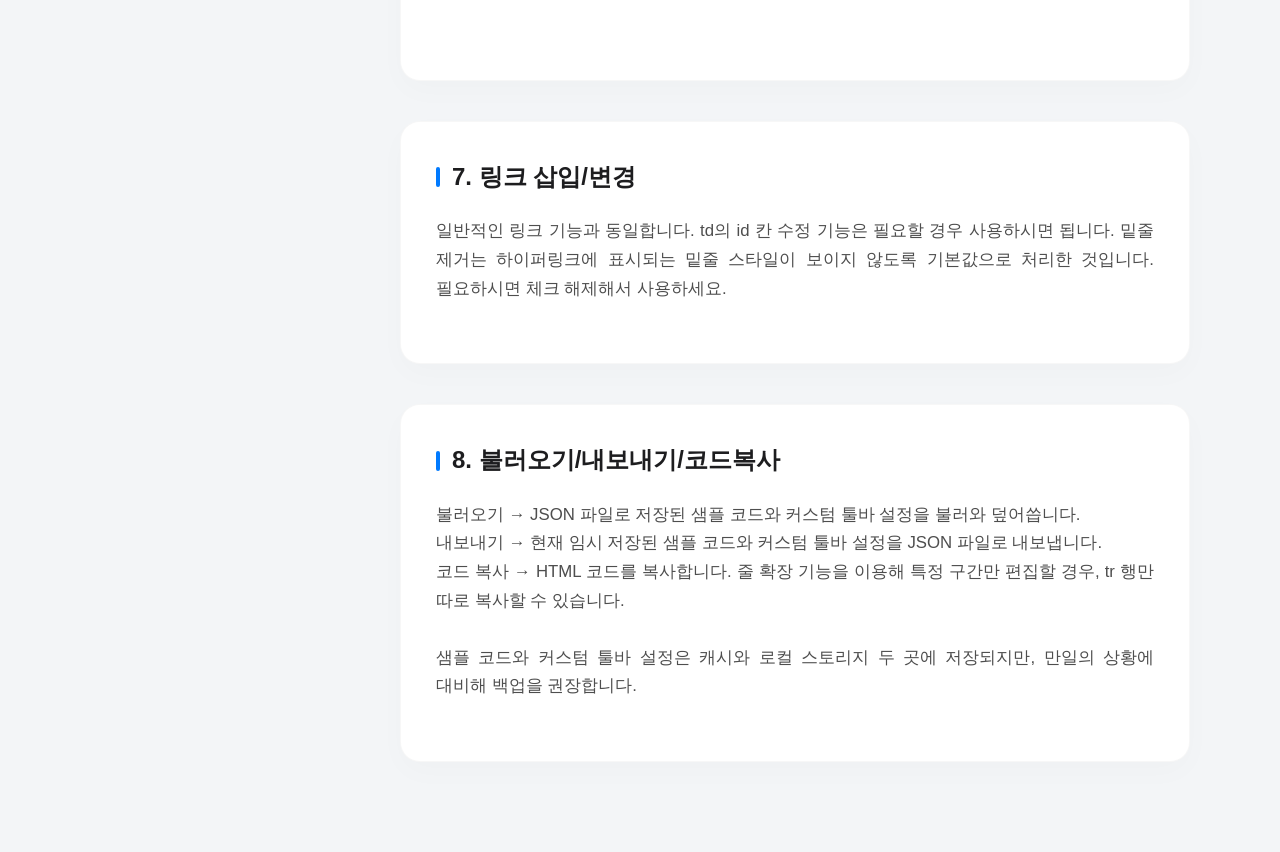
==== commit 20939354: "Update index.html" ====
--- a/help/index.html
+++ b/help/index.html
@@ -473,6 +473,7 @@
 				<br>
                     샘플코드는 칸 안에 들어갈 내용을 제외하고 모든 디자인을 그대로 남깁니다. &lt;table&gt;&lt;/table&gt; 밖의 요소들은 지워지며(div 등등), 안의 요소도 지워집니다.<br>
 					스케줄표는 반드시 1일부터 시작해야합니다. '1 수' 'Mon 1' 다 되나, 1 제외 다른 숫자는 허용하지 않습니다.<br></div>
+				<p class="highlight" style="font-size:12px;">샘플코드 1일자의 td style=""에 width, padding, text-align, color, font-size 등 미리 넣어두면 그대로 상속됩니다. time, category는 중앙정렬이지만 contents는 왼쪽 정렬에 왼쪽 테두리에서 여백을 두는 경우가 많죠? 앞으론 td style에 넣고 쉽게 만드세요</p><br>
             </section>
 
             <section id="section3" class="card">
@@ -548,7 +549,7 @@
 글자블록 플러스
 &lt;p style = "font-size : 13px;"&gt;&lt;span style="text-align:center;border:solid 1px gray; border-radius:5px;font-size:9px;padding:2px 5px;"&gt;글자&lt;/span&gt;&nbsp;&nbsp;&nbsp;내용 더 플러스&lt;/p&gt;
 
-테두리 설정값 - 메모지용으로 써도 됨. 매번 찾으려고 스크롤 왔다갔다 귀찮잖아요
+테두리 설정값 - 커스텀툴바에 메모지용으로 써도 됨. 스타일 매번 찾으려고 스크롤 왔다갔다 귀찮잖아요
 style : orange; border : solid 5px orange;
 
 -- 멤버별 카테고리 양식 --
@@ -578,14 +579,14 @@
 				<p class="caption">26년 12월 달력이 됩니다</p><br>
 				<div class="description">
                     고급형은 안의 내용 빼고 그대로 달력을 옮깁니다. 반드시 기준 년월을 제대로 입력하세요. 26년 4월 1일 기준 수요일이라 수요일부터 시작하는 달력을 넣어야하는데, 기준년월이 26년 4월이 아니면 제대로 변환이 되지 않습니다. (26년 4월 달력이라고 해놓고 1일이 일요일이고 이러지 말 것.)<br><br>
-					<p class="highlight" style="font-size:12px;">td안의 내용을 지우고 옮기는 구조기 때문에 p태그,span태그의 style은 적용되지 않습니다. 앞으로도 쭉 캘린더 변환 기능을 이용하실거면 폰트크기, 폰트색같은건 td style에 넣어보도록해요...</p><br>
+					<p class="highlight" style="font-size:12px;">td안의 내용을 지우고 옮기는 구조이기 때문에 p태그,span태그의 style은 적용되지 않습니다. 앞으로도 쭉 캘린더 변환 기능을 이용하실거면 폰트크기, 폰트색같은건 td style에 넣어보도록해요...</p><br>
 				</div>
             </section>
 			
 			<section id="section7" class="card">
                 <h3><a href="#toc" style="text-decoration: none; color: inherit; cursor: pointer;">7. 링크 삽입/변경</a></h3>
                 <div class="description">
-                    일반적인 링크 기능과 동일합니다. td의 id 칸 수정 기능은 필요할 경우 사용하시면 됩니다. 밑줄 제거는 하이퍼링크에 표시되는 밑줄 스타일이 보이지 않도록 처리한 것입니다. 필요하시면 해제해서 사용하세요.
+                    일반적인 링크 기능과 동일합니다. td의 id 칸 수정 기능은 필요할 경우 사용하시면 됩니다. 밑줄 제거는 하이퍼링크에 표시되는 밑줄 스타일이 보이지 않도록 기본값으로 처리한 것입니다. 필요하시면 체크 해제해서 사용하세요.
                 </div>
             </section>
 			
